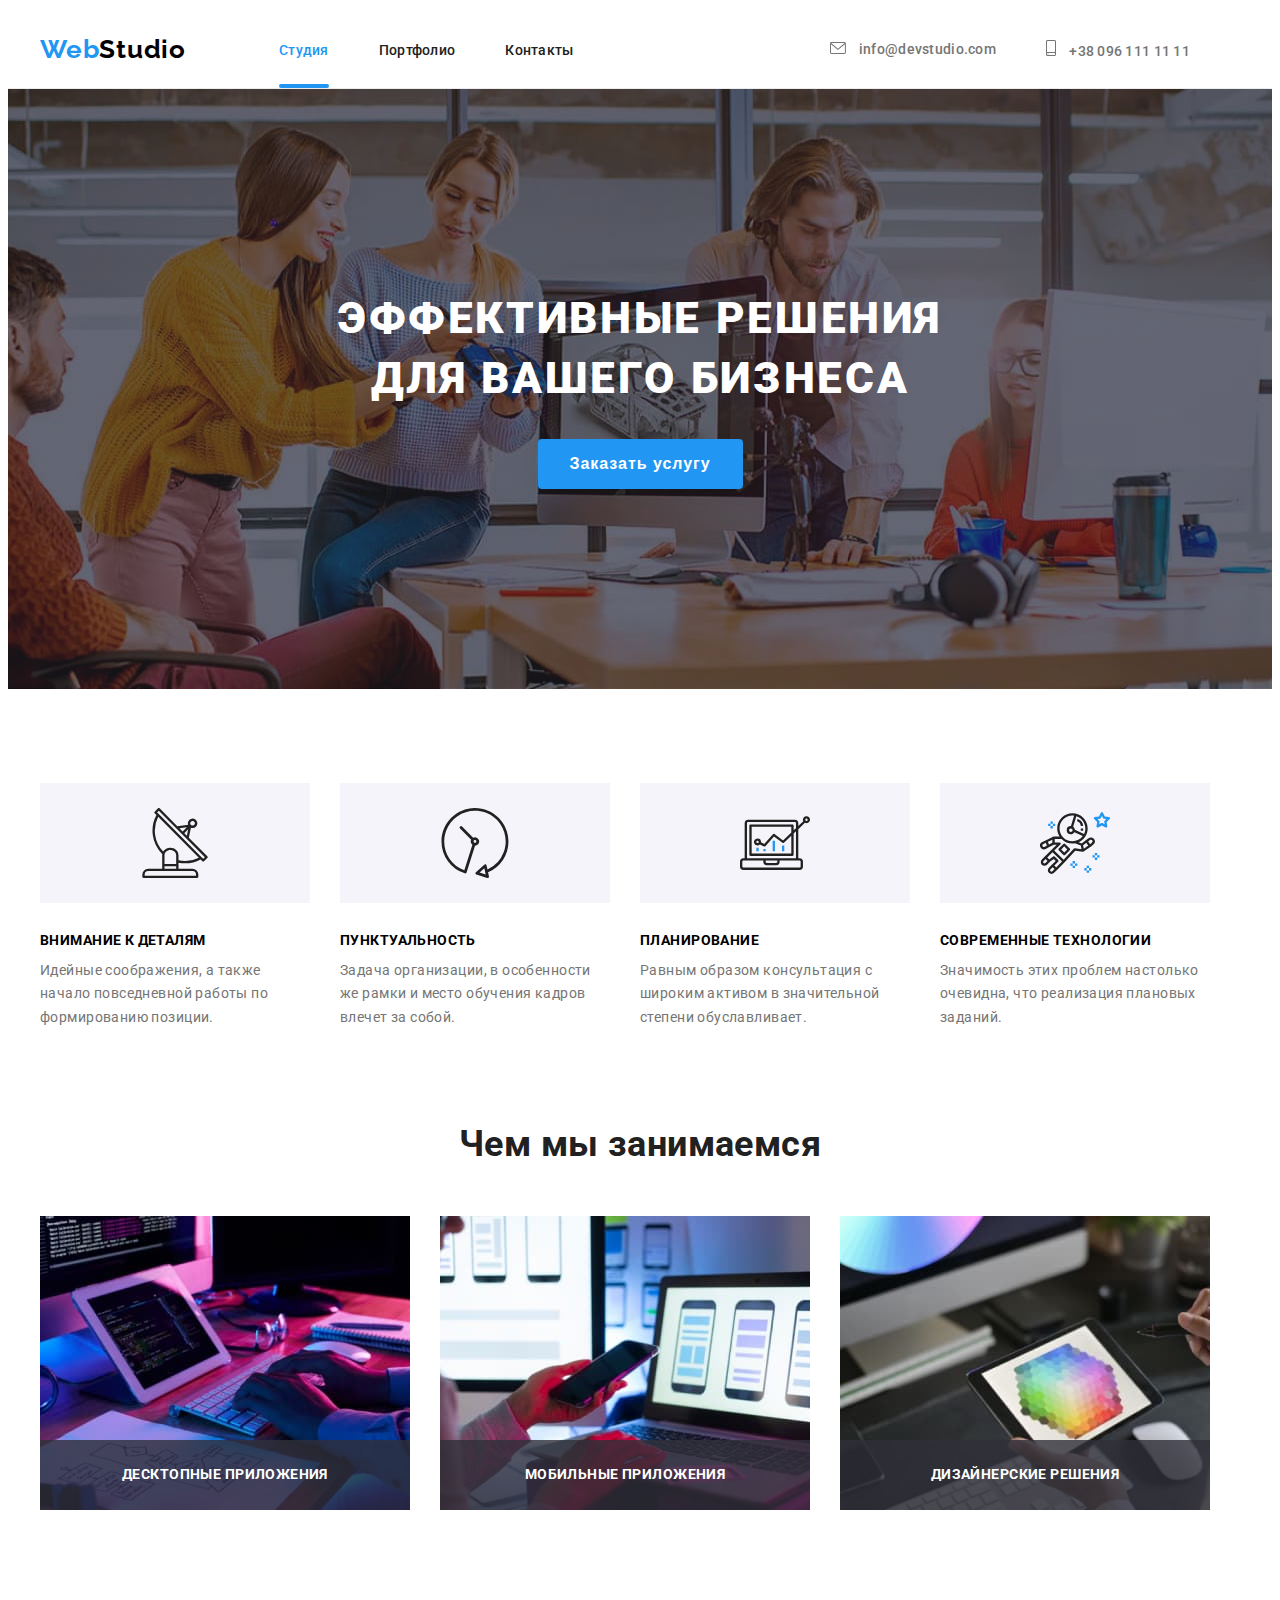
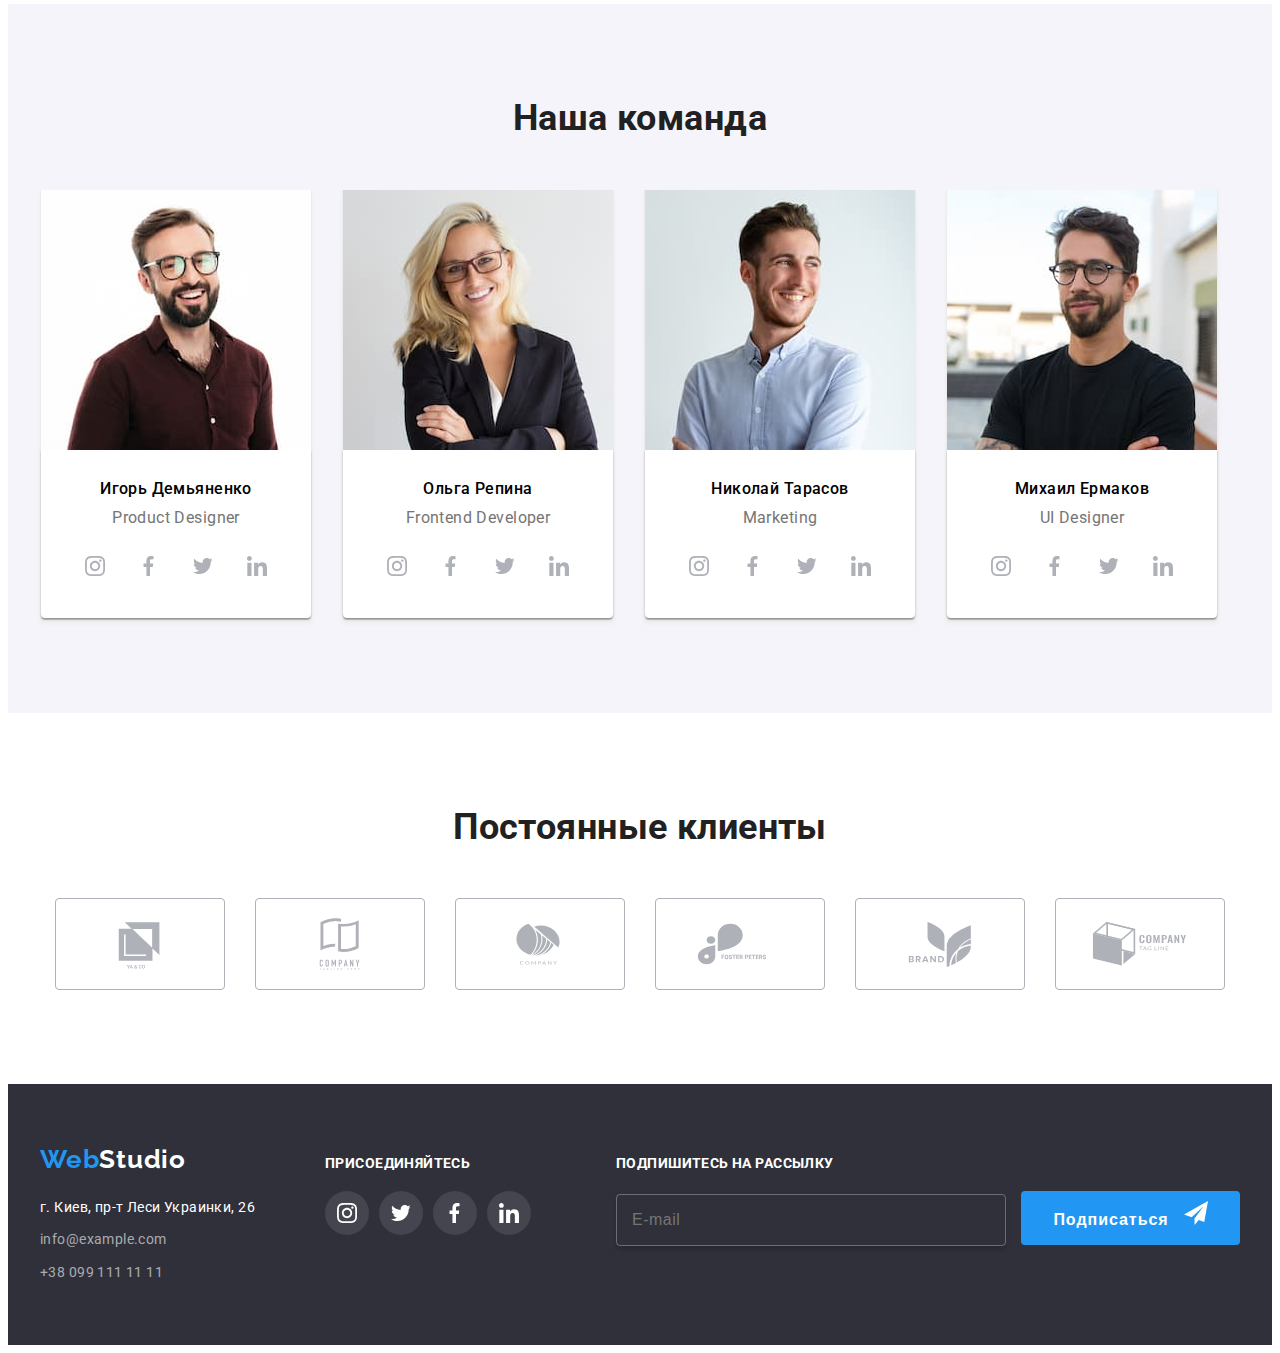
==== index.html @ 7a9f74ac "начало начала положено" ====
<!DOCTYPE html>
<html lang="ru">
<head>
    <meta charset="UTF-8">
    <meta http-equiv="X-UA-Compatible" content="IE=edge">
    <meta name="viewport" content="width=device-width, initial-scale=1.0">
    <link rel="preconnect" href="https://fonts.googleapis.com">
    <link rel="preconnect" href="https://fonts.gstatic.com" crossorigin>
    <link href="https://fonts.googleapis.com/css2?family=Raleway:wght@700&family=Roboto:wght@400;500;700;900&display=swap"
        rel="stylesheet">
    <link rel="stylesheet" href="https://cdnjs.cloudflare.com/ajax/libs/modern-normalize/1.1.0/modern-normalize.min.css"
        integrity="sha512-wpPYUAdjBVSE4KJnH1VR1HeZfpl1ub8YT/NKx4PuQ5NmX2tKuGu6U/JRp5y+Y8XG2tV+wKQpNHVUX03MfMFn9Q=="
        crossorigin="anonymous" referrerpolicy="no-referrer"/>
    <link rel="stylesheet" href="css/styles.css" />
    <link rel="stylesheet" href="./css/main.css" />
    <title>Document</title>
</head>
    <body>
    <!--Заголовок-->
        <header class="head-height">
        <div class="container">
            <div class="main-nav">
            <nav class="main-nav">
                <a class="webstudio" href="index.html"> <span class="web">Web</span>Studio</a>
                 <ul class="header-name-list">
                    <li><a class="social-link current" href="index.html"><span class="studio-text-color">Студия</span></a></li>
                    <li><a class="social-link" href="portfolio.html">Портфолио</a></li>
                    <li><a class="social-link" href="">Контакты</a></li>
                    </ul>
            </nav>
                <ul class="header-mail-contacts">
                    <li class="head-icon-sections"><a href="mailto:info@devstudio.com" class="header-contacts icons-header">
                        <svg class="tell-svg" width="16" height="12">
                            <use href="./images/icons.svg#icon-envelope-hover"></use>
                        </svg>
                        info@devstudio.com</a>
                </li>
                    <li class="head-icon-sections"><a href="tel:+380961111111" class="header-contacts icons-header">
                        <svg class="tell-svg" width="10" height="16">
                            <use href="./images/icons.svg#icon-smartphone"></use>
                        </svg>
                        +38 096 111 11 11</a>
                    </li>
                </ul>
            </div>
        </div>
    </header>
    <main>
        <section class="section-background-color main-container">
            <div class="container">
            <h1 class="section-effective-solutions">Эффективные решения для вашего бизнеса</h1>
            <button type="button" class="button-style" data-modal-open> Заказать услугу</button>
        </div>
    </section>

        <!--Секция:Основной материал сайта-->
        <section class="material-section">
            <div class="container">
            <h2 class="invisible">Основной материал</h2>
            <ul class="section-main-material list">
                <li class="list-about icon-antenna">
                    <h3 class="section-name-main-material">Внимание к деталям</h3>
                    <p class="main-material-text">Идейные соображения, а также начало повседневной работы по формированию позиции.</p>
                </li>
                <li class="list-about icon-clock">
                    <h3 class="section-name-main-material">Пунктуальность</h3>
                    <p class="main-material-text">Задача организации, в особенности же рамки и место обучения кадров влечет за собой.</p>
                </li>
                <li class="list-about icon-grafik">
                    <h3 class="section-name-main-material">Планирование</h3>
                    <p class="main-material-text">Равным образом консультация с широким активом в значительной степени обуславливает.</p>
                </li>
                <li class="list-about icon-cosmic">
                    <h3 class="section-name-main-material">Современные технологии</h3>
                    <p class="main-material-text">Значимость этих проблем настолько очевидна, что реализация плановых заданий.</p>
                </li>
            </ul>
            </div>      
          </section>
     
        <!--Секция:Чем мы занимаемся-->
        <section class="img-section">
        <div class="container">
                <h2 class="occupation-team-sections"> Чем мы занимаемся </h2>
                    <ul class="img-occupation list">
                        <li class="img-material-section">
                            <div class="about-item-wrap">
                            <img src="images/img.jpg" alt="MacBook-work" width="370" height="294" />
                                <p class="about-img-text-section">Десктопные приложения</p>
                            </div>
                        </li>
                        <li class="img-material-section">
                            <div class="about-item-wrap">
                            <img src="./images/box2.jpg" alt="Mobile-app" width="370" height="294" />
                            <p class="about-img-text-section">Мобильные приложения</p>
                            </div>
                        </li>
                        <li class="img-material-section">
                            <div class="about-item-wrap">
                            <img src="./images/box3.jpg" alt="work-on-a-tablet" width="370" height="294" />
                            <p class="about-img-text-section">Дизайнерские решения</p>
                        </div>
                        </li>
                    </ul>
        </div>
        </section>
        <!--Секция:Наша команда-->
        <section class="background-color-team material-section">
            <div class="container">
            <h2 class="occupation-team-sections"><span class="invisible-title">Наша команда</span></h2>
            <ul class="team-block-section list">
                <li class="team-img"><img src="./images/IgorDemianenko.jpg" alt="Игорь Демьяненко" width="270" height="260" />
                    <div class="team-paddings team-cards-shadow">
                    <h3 class="team-name-section">Игорь Демьяненко</h3>
                    <p class="proffesin-section">Product Designer</p>
                    <ul class="team-social-list list">
                        <li class="team-social-item">
                        <a 
                        href="" 
                        class="team-social-link"
                        >
                         <svg  class="team-social-icons" 
                            width="20" 
                            height="20">
                            <use href="./images/icons.svg#icon-instagram2"></use>
                            </svg>
                           </a>
                        </li>
                        <li class="team-social-item">
                            <a 
                            href="" 
                            class="team-social-link"
                           >
                            <svg class="team-social-icons" 
                            width="20" 
                            height="20">
                            <use href="images/icons.svg#icon-twiter"></use>
                            </svg>
                            </a>
                        </li>
                        <li class="team-social-item">
                            <a 
                            href="" 
                            class="team-social-link"
                            >
                        <svg class="team-social-icons" 
                            width="20" 
                            height="20">
                        <use href="images/icons.svg#icon-facebook"></use>
                        </svg>
                        </a>
                        </li>
                        <li class="team-social-item">
                            <a 
                            href="" 
                            class="team-social-link"
                            >
                        <svg class="team-social-icons" 
                            width="20" 
                            height="20">
                            <use href="images/icons.svg#icon-linkedin"></use>
                        </svg>
                        </a>
                        </li>
                    </ul>
                </div>  
                </li>
                <li class="team-img"><img src="./images/OlgaRepina.jpg" alt="Ольга Репина" width="270" height="260" />
                    <div class="team-paddings team-cards-shadow">
                    <h3 class="team-name-section">Ольга Репина</h3>
                    <p class="proffesin-section">Frontend Developer</p>
                    <ul class="team-social-list list">
                        <li class="team-social-item">
                            <a href="" class="team-social-link">
                                <svg class="team-social-icons" width="20" height="20">
                                    <use href="./images/icons.svg#icon-instagram2"></use>
                                </svg>
                            </a>
                        </li>
                        <li class="team-social-item">
                            <a href="" class="team-social-link">
                                <svg class="team-social-icons" width="20" height="20">
                                    <use href="images/icons.svg#icon-twiter"></use>
                                </svg>
                            </a>
                        </li>
                        <li class="team-social-item">
                            <a href="" class="team-social-link">
                                <svg class="team-social-icons" width="20" height="20">
                                    <use href="images/icons.svg#icon-facebook"></use>
                                </svg>
                            </a>
                        </li>
                        <li class="team-social-item">
                            <a href="" class="team-social-link">
                                <svg class="team-social-icons" width="20" height="20">
                                    <use href="images/icons.svg#icon-linkedin"></use>
                                </svg>
                            </a>
                        </li>
                    </ul>
                </div>
                </li>
                <li class="team-img"><img src="./images/NicolaiTarasov.jpg" alt="Николай Тарасов" width="270" height="260" />
                    <div class="team-paddings team-cards-shadow">
                    <h3 class="team-name-section">Николай Тарасов</h3>
                    <p class="proffesin-section">Marketing</p>
                    <ul class="team-social-list list">
                        <li class="team-social-item">
                            <a href="" class="team-social-link">
                                <svg class="team-social-icons" width="20" height="20">
                                    <use href="./images/icons.svg#icon-instagram2"></use>
                                </svg>
                            </a>
                        </li>
                        <li class="team-social-item">
                            <a href="" class="team-social-link">
                                <svg class="team-social-icons" width="20" height="20">
                                    <use href="images/icons.svg#icon-twiter"></use>
                                </svg>
                            </a>
                        </li>
                        <li class="team-social-item">
                            <a href="" class="team-social-link">
                                <svg class="team-social-icons" width="20" height="20">
                                    <use href="images/icons.svg#icon-facebook"></use>
                                </svg>
                            </a>
                        </li>
                        <li class="team-social-item">
                            <a href="" class="team-social-link">
                                <svg class="team-social-icons" width="20" height="20">
                                    <use href="images/icons.svg#icon-linkedin"></use>
                                </svg>
                            </a>
                        </li>
                    </ul>
                </div>
                </li>
                <li class="team-img"><img src="./images/Michael.jpg" alt="Михаил Ермаков" width="270" height="260" />
                    <div class="team-paddings team-cards-shadow"> 
                    <h3 class="team-name-section">Михаил Ермаков</h3>
                    <p class="proffesin-section">UI Designer</p>
                    <ul class="team-social-list list">
                        <li class="team-social-item">
                            <a href="" class="team-social-link">
                                <svg class="team-social-icons" width="20" height="20">
                                    <use href="./images/icons.svg#icon-instagram2"></use>
                                </svg>
                            </a>
                        </li>
                        <li class="team-social-item">
                            <a href="" class="team-social-link">
                                <svg class="team-social-icons" width="20" height="20">
                                    <use href="images/icons.svg#icon-twiter"></use>
                                </svg>
                            </a>
                        </li>
                        <li class="team-social-item">
                            <a href="" class="team-social-link">
                                <svg class="team-social-icons" width="20" height="20">
                                    <use href="images/icons.svg#icon-facebook"></use>
                                </svg>
                            </a>
                        </li>
                        <li class="team-social-item">
                            <a href="" class="team-social-link">
                                <svg class="team-social-icons" width="20" height="20">
                                    <use href="images/icons.svg#icon-linkedin"></use>
                                </svg>
                            </a>
                        </li>
                    </ul>
                </div>
                </li>
            </ul>
            </div>
        </section>
       <!-- Наши клиенты -->
       <section class="material-section">
<div class="container">
    <h2 class="section-clients-title">Постоянные клиенты</h2>
    <ul class="client-list list">
        <li class="clients-item">
            <a class="clients-link"  href="">
            <svg class="icon-clients" width="106" height="60">
            <use href="./images/icons.svg#icon-yago"></use>
            </svg>
            </a>
        </li>
        <li class="clients-item">
            <a class="clients-link" href="">
<svg class="icon-clients" width="106" height="60">
    <use href="./images/icons.svg#icon-tag_line_comp"></use>
</svg>
            </a>
        </li>
        <li class="clients-item">
            <a class="clients-link" href="">
<svg class="icon-clients" width="106" height="60">
    <use href="./images/icons.svg#icon-conpany"></use>
</svg>
            </a>
        </li>
        <li class="clients-item">
            <a class="clients-link" href="">
<svg class="icon-clients" width="106" height="60">
    <use href="./images/icons.svg#icon-foster-petters"></use>
</svg>
            </a>
        </li>
        <li class="clients-item">
            <a class="clients-link" href="">
<svg class="icon-clients" width="106" height="60">
    <use href="./images/icons.svg#icon-brand"></use>
</svg>
            </a>
        </li>
        <li class="clients-item">
            <a class="clients-link" href="">
            <svg class="icon-clients" width="106" height="60">
                <use href="./images/icons.svg#icon-company-tag"></use>
            </svg>    
            </a>
        </li>
    </ul>

</div>
</section>
    </main>
    <footer class="footer-paddings">
        <div class="container">
            <div class="all-footer-menu">
            <div class="footer-menu-logo">
            <a class="studio-footer" href="index.html"> <span class="web">Web</span>Studio</a>
            <address>
                <ul class="list">
                    <li class="footer-section-li addres--footer-margin"><a class="footer-address-section" href="https://www.google.com/maps/d/viewer?msa=0&mid=10uSM3H-mIU3GznYo2szRIEphczw&ll=50.42732223110121%2C30.538093590064918&z=17"
                        target="blanc" rel="noopener noreferre">
                        г. Киев, пр-т Леси Украинки, 26</a></li>
                    <li class="footer-li-addres-section"><a class="footer-contact-section" href="mailto:info@example.com" title="info@example.com">info@example.com</a></li>
                    <li><a class="footer-tell-section" href="tel:+380991111111" title="+380991111111">+38 099 111 11 11</a></li>
                </ul>
            </address>
            </div>
            <div class="right-footer-container">
            <strong class="right-footer-title">ПРИСОЕДИНЯЙТЕСЬ</strong>
            <ul class="right-footer-list list">
                <li class="right-footer-item">
            <a href="" class="right-footer-link">
            <svg class="right-footer-icons" width="20" height="20">
                <use href="./images/icons.svg#icon-instagram2"></use>
            </svg>
            </a>
                </li>
                <li class="right-footer-item">
            <a href="" class="right-footer-link">
            <svg class="right-footer-icons" width="20" height="20">
                <use href="./images/icons.svg#icon-facebook"></use>
            </svg>
            </a>
                </li>
                <li class="right-footer-item">
            <a href="" class="right-footer-link">
            <svg class="right-footer-icons" width="20" height="20">
                <use href="./images/icons.svg#icon-twiter"></use>
            </svg>
        </a>
                </li>
                <li class="right-footer-item">
        <a href="" class="right-footer-link">
            <svg class="right-footer-icons" width="20" height="20">
                <use href="./images/icons.svg#icon-linkedin"></use>
            </svg>
            </a>
                </li>
             </ul>
        </div>
        <div class="footer-con-item">
            <strong class="right-footer-title">Подпишитесь на рассылку</strong>
            <form>
                <input 
                class="input-footer" 
                name="email-footer" 
                type="email" 
                placeholder="E-mail" />
                <button class="button-style btn-send" type="submit">
                    Подписаться
                    <svg class="icon-send-btn" width="24px" height="24px">
                        <use href="./images/modal.svg#icon-icon-send"></use>
                    </svg>
                    </button>
            </form>
                </div>
            </div>
        </div>  
    </footer>
<div class="backdrop is-hidden" data-modal>
    <div class="modal">
        <button type="button" class="modal-close" data-modal-close>
        <svg class="close-icon-modal" width="11px">
            <use href="./images/close.svg#icon-close"></use>
        </svg>
    </button>
    <p class="modal-title">Оставьте свои данные, мы вам перезвоним</p>
    <form class="form" action="#">
        <div class="form-field">
            <label class="input-text name-margin" for="user-name">Имя</label>
            <input type="text" class="form-input" name="user-name" required id="user-name" />
            <svg class="modal-icon" width="12px" height="12px">
                <use href="./images/modal.svg#icon-man"></use>
            </svg>
        </div>
        <div class="form-field">
            <label class="input-text" for="user-fone">Телефон</label>
            <input type="text" class="form-input" name="user-fone" required id="user-fone" />
            <svg class="modal-icon" width="13px" height="13px">
                <use href="./images/modal.svg#icon-fone"></use>
            </svg>
        </div>
        <div class="form-field">
            <label class="input-text" for="user-mail">Почта</label>
            <input type="text" class="form-input" name="user-mail" required id="user-mail" />
            <svg class="modal-icon" width="15px" height="15px">
                <use href="./images/modal.svg#icon-convert"></use>
            </svg>
        </div>
        <div class="form-field">
            <label class="input-text" for="user-text">Комментарий</label>
            <textarea 
            name="user-text" 
            id="user-text" 
            class="form-text" 
            placeholder="Введите текст"
            ></textarea>
            </div>
            <div class="conditions">
                <label class="input-checkbox">
                    <input class="checkbox" type="checkbox" name="check" />
                    <span class="checkbox-icon"></span>
                    Соглашаюсь с рассылкой и принимаю&#160;<a 
                    class="conditions-link" 
                    href="" 
                    target="_blank"
                    rel="noopener noreferrer">Условия договора</a>
                </label>
            </div>
            <button type="submit" 
            class="form button-style">Отправить</button>
    </form>
            </div>
    </div>
   



<script src="js/modal.js"></script>
</body>

</html>
---- css/styles.css ----
/*-----------------WebStudio----------------*/

.main-nav {
  display: flex;
  align-items: center;
}

/*-----------------Header------------------*/
.head-height {
  height: 80px;
  border-bottom-style: solid;
  border-bottom-color: #ececec;
  border-width: 1px;
}
.social-link {
  font-weight: 500;
  line-height: 16px;
  letter-spacing: 0.02em;
  text-decoration: none;
  color: var(--portfolio-main-color);
  display: block;
  transition-property: color, background-color;
  transition-duration: 250ms;
  transition-timing-function: cubic-bezier(0.4, 0, 0.2, 1);
}
.portfolio-text-color {
  color: var(--accent-color);
}
/* Нижнее подчеркивание в хедере */
.current {
  color: var(--accent-color);
  position: relative;
}
.current::after {
  content: "";
  width: 100%;
  height: 4px;
  border-radius: 2px;
  position: absolute;
  left: 0;
  background-color: var(--accent-color);
  bottom: -30px;
}
.current-portfolio {
  position: relative;
}
.current-portfolio::after {
  content: "";
  width: 100%;
  height: 4px;
  border-radius: 2px;
  position: absolute;
  left: 0;
  background-color: var(--accent-color);
  bottom: -34px;
}
.border-header {
  border-bottom: 1px solid #ececec;
}
.social-link:hover,
.social-link:focus {
  color: var(--accent-color);
}
.header-contacts:hover,
.header-contacts:focus {
  fill: var(--accent-color);
  color: var(--accent-color);
}

.header-name-list {
  font-weight: 500;
  line-height: 1.14;
  letter-spacing: 0.02em;
  color: hsl(0, 0%, 13%);
  text-decoration: none;
  display: flex;
  list-style: none;
  margin-left: 93px;
  margin-bottom: 32px;
  margin-top: 32px;
}
.header-name-list .social-link {
  margin-right: 50px;
}
.header-name-list .social-link:not(:last-child) {
  margin-right: 50px;
}

.studio-color {
  color: var(--accent-color);
}
.studio-text-color {
  color: var(--accent-color);
}
.header-mail-contacts {
  list-style: none;
  display: flex;
  align-items: center;
  margin-top: 32px;
  margin-bottom: 32px;
  margin-left: auto;
}
.header-mail-contacts .header-contacts {
  margin-right: 50px;
}
.header-mail-contacts .header-contacts:not(:last-child) {
  margin-right: 50px;
}
.header-contacts,
.header-tell {
  font-weight: 500;
  line-height: 1.14;
  letter-spacing: 0.02em;
  text-decoration: none;
  color: var(--main-text-color);
  transition-property: color, background-color;
  transition-duration: 250ms;
  transition-timing-function: cubic-bezier(0.4, 0, 0.2, 1);
}
.tell-svg {
  margin-right: 10px;
  align-items: center;
}
.head-icon-sections {
  display: flex;
  align-items: center;
}
.icons-header {
  fill: currentColor;
}
.icon-malito {
  fill: solid #757575;
}

/*------Секция hero--*/
.section-background-color {
  background-color: var(--footer-main-background-color);
  background-image: linear-gradient(
      rgba(47, 48, 58, 0.4),
      rgba(47, 48, 58, 0.4)
    ),
    url(../images/hero.img.jpg);
  background-repeat: no-repeat;
  background-position: center;
  background-size: cover;
  max-width: 1600px;
  margin-right: auto;
  margin-left: auto;
}

.main-container {
  text-align: center;
  padding-top: 200px;
  padding-bottom: 200px;
}

.material-section {
  padding-top: 94px;
  padding-bottom: 94px;
}

.section-effective-solutions {
  font-weight: 900;
  font-size: 44px;
  line-height: 1.36;
  text-align: center;
  letter-spacing: 0.06em;
  text-transform: uppercase;
  color: var(--main-batton-address-color);
  width: 696px;
  margin-right: auto;
  margin-left: auto;
  margin-bottom: 30px;
  display: block;
}
/* Секция хиро кнопки */

/*------Секция рода занятий нашей организации--*/
.list-about:not(:last-child) {
  margin-right: 30px;
}
.list-about {
  width: 270px;
}
.section-name-main-material {
  font-weight: 700;
  font-size: 14px;
  line-height: 1.14;
  text-transform: uppercase;
  color: var(--main-name-text-color);
  margin-bottom: 10px;
  text-transform: uppercase;
  padding: 0px;
}
.main-material-text {
  line-height: 1.71;
  font-style: Regular;
  color: var(--main-text-color);
  padding: 0px;
  margin: 0px;
}
.section-main-material {
  display: flex;
}
.list-about::before {
  display: block;
  height: 120px;
  content: "";
  background-color: var(--background-text-button-color);
  background-repeat: no-repeat;
  background-position: center;
  margin-bottom: 30px;
}
.icon-antenna::before {
  background-image: url(../images/antenna.svg);
}
.icon-clock::before {
  background-image: url(../images/clock.svg);
}
.icon-grafik::before {
  background-image: url(../images/diagram\ 1.svg);
}
.icon-cosmic::before {
  background-image: url(../images/astronaut.svg);
}
.img-occupation {
  display: flex;
  max-width: 100%;
  height: auto;
}
.img-section {
  padding-top: 0px;
  padding-bottom: 94px;
}
.img-material-section {
  display: block;
  margin-right: 30px;
}
.img-occupation .img-material-section:last-child {
  margin-right: 0px;
}
.img-occupation {
  flex-wrap: nowrap;
}

.about-item-wrap {
  display: block;
  position: relative;
}
.about-img-text-section {
  font-family: "Roboto";
  font-size: 14px;
  font-weight: 700;
  line-height: 1.14;
  letter-spacing: 0.03em;
  text-align: center;
  text-transform: uppercase;
  position: absolute;
  left: 0;
  bottom: 0;
  background-color: rgba(47, 48, 58, 0.8);
  color: var(--main-batton-address-color);
  padding: 27px 0;
  width: 100%;
  transition-property: color, background-color;
  transition-duration: 250ms;
  transition-timing-function: cubic-bezier(0.4, 0, 0.2, 1);
}
/*------Секция "наша команда"------*/
.background-color-team {
  background-color: var(--background-text-button-color);
}

.occupation-team-sections {
  font-weight: 700;
  font-size: 36px;
  line-height: 1.16;
  text-align: center;
  color: var(--portfolio-main-color);
  margin-bottom: 50px;
}
.team-block-section {
  display: flex;
}
.team-paddings {
  padding-top: 30px;
  padding-bottom: 30px;
}
.team-cards-shadow {
  box-shadow: 0px 1px 3px rgba(0, 0, 0, 0.12), 0px 1px 1px rgba(0, 0, 0, 0.14),
    0px 2px 1px rgba(0, 0, 0, 0.2);
  border-radius: 0px 0px 4px 4px;
}

.team-img {
  display: block;
  margin-right: 30px;
  border-left: 1px solid #ececec;
  border-right: 1px solid #ececec;
  border-bottom: 1px solid #ececec;
  box-shadow: 0 4px 4px 0 #ececec;
  background-color: #ffffff;
}
.team-block-section .team-img:last-child {
  margin-right: 0px;
}
.team-name-section {
  font-weight: 500;
  font-size: 16px;
  line-height: 1.18;
  text-align: center;
  color: var(--main-name-text-color);
  margin-bottom: 10px;
}
.team-social-list {
  display: flex;
  justify-content: center;
}

.team-social-item + .team-social-item {
  margin-left: 10px;
}

.team-social-link {
  width: 44px;
  height: 44px;
  background-color: #ffffff;
  display: flex;
  border-radius: 50%;
  justify-content: center;
  align-content: center;
  margin-top: 16px;
  transition-property: color, background-color;
  transition-duration: 250ms;
  transition-timing-function: cubic-bezier(0.4, 0, 0.2, 1);
}

.proffesin-section {
  font-size: 16px;
  line-height: 1.18;
  text-align: center;
  color: var(--main-text-color);
}
.team-social-icons {
  fill: #afb1b8;
  content: "";
  background-repeat: no-repeat;
  margin-top: 12px;
  cursor: pointer;
  transition-property: color, background-color;
  transition-duration: 250ms;
  transition-timing-function: cubic-bezier(0.4, 0, 0.2, 1);
}
/* ховер секции соц. сетей команды */
.team-social-link:hover,
.team-social-link:focus {
  background-color: #2196f3;
}
.team-social-link:hover .team-social-icons,
.team-social-link:focus .team-social-icons {
  fill: #ffffff;
}
/*------ Секция постоянных клиентов -------*/

.section-clients-title {
  font-family: Roboto;
  font-style: normal;
  font-weight: 700;
  font-size: 36px;
  line-height: 1.16;
  letter-spacing: 0.03;
  color: var(--portfolio-main-color);
  text-decoration: none;
  text-align: center;
  margin-bottom: 50px;
}
.clients-item {
  width: 170px;
  height: 92px;
  left: 615px;
  top: 2493px;
  border: 1px solid #afb1b8;
  box-sizing: border-box;
  border-radius: 4px;
  margin-right: 30px;
  transition-property: color, background-color;
  transition-duration: 250ms;
  transition-timing-function: cubic-bezier(0.4, 0, 0.2, 1);
}
.clients-item:last-child {
  margin-right: 0px;
}
.icon-clients {
  transition-property: color, background-color;
  transition-duration: 250ms;
  transition-timing-function: cubic-bezier(0.4, 0, 0.2, 1);
}
.clients-item:hover,
.clients-item:focus {
  border-color: var(--accent-color);
}
.clients-item:hover .icon-clients,
.clients-item:focus .icon-clients {
  fill: var(--accent-color);
}
.client-list {
  display: flex;
  justify-content: center;
}
.clients-link {
  width: 106px;
  height: 60px;
  display: flex;
  justify-content: center;
  align-content: center;
  margin: 16px auto 16px auto;
  fill: #afb1b8;
}

/*-----------Секция футера-----------*/
.footer-paddings {
  padding-bottom: 60px;
  padding-top: 60px;
}

.footer-section-li:not(:last-child) {
  margin-bottom: 9px;
}
.addres--footer-margin {
  margin-top: 20px;
}
.footer-li-addres-section {
  margin-bottom: 9px;
}
.footer-contact-section,
.footer-tell-section {
  font-style: normal;
  line-height: 1.71;
  color: rgba(255, 255, 255, 0.6);
  text-decoration: none;
  transition-property: color, background-color;
  transition-duration: 250ms;
  transition-timing-function: cubic-bezier(0.4, 0, 0.2, 1);
}
.footer-contact-section:hover,
.footer-contact-section:focus,
.footer-address-section:hover,
.footer-address-section:focus,
.footer-tell-section:hover,
.footer-tell-section:focus {
  color: var(--accent-color);
}

.footer-address-section {
  font-style: normal;
  text-decoration: none;
  line-height: 24px;
  color: var(--main-batton-address-color);
  transition-property: color, background-color;
  transition-duration: 250ms;
  transition-timing-function: cubic-bezier(0.4, 0, 0.2, 1);
}
.all-footer-menu {
  display: flex;
  align-items: baseline;
}
.right-footer-container {
  margin-left: 70px;
}
.right-footer-title {
  font-family: "Roboto", sans-serif;
  font-weight: 700;
  font-size: 14px;
  line-height: 16px;
  color: var(--main-batton-address-color);
  text-align: left;
  text-transform: uppercase;
  margin-bottom: 20px;
  display: block;
}
.right-footer-list {
  display: flex;
  justify-content: center;
  align-items: center;
}

.right-footer-item {
  justify-content: baseline;
  margin-right: 10px;
}
.right-footer-link {
  width: 44px;
  height: 44px;
  background-color: #44454e;
  display: flex;
  border-radius: 50%;
  justify-content: center;
  align-content: center;
  transition-property: color, background-color;
  transition-duration: 250ms;
  transition-timing-function: cubic-bezier(0.4, 0, 0.2, 1);
}
.right-footer-item:last-child {
  margin-right: 0px;
}
.right-footer-icons {
  fill: #ffffff;
  margin-top: 12px;
  cursor: pointer;
}
.right-footer-link:hover,
.right-footer-link:focus {
  background-color: var(--accent-color);
}

/*--------------- Кнопки хиро портфолио-------------*/
.button-list-item {
  display: flex;
  justify-content: center;
  margin-bottom: 50px;
  list-style: none;
}
.button-setting {
  display: list-item;
  margin-right: 8px;
  list-style: none;
}
.main-name-section {
  display: list-item;
  font-family: inherit;
  font-style: Medium;
  font-weight: 500;
  font-size: 16px;
  line-height: 1.62;
  text-align: center;
  color: var(--portfolio-main-color);
  text-decoration: none;
  cursor: pointer;
  border: none;
  border-radius: 4px;
  padding: 6px 20px;
  background: var(--background-text-button-color);
  transition-property: color, background-color;
  transition-duration: 250ms;
  transition-timing-function: cubic-bezier(0.4, 0, 0.2, 1);
}
.button-list-item .button-setting:last-child {
  margin-right: 0px;
}
.main-name-section:hover,
.main-name-section:focus {
  background-color: #188ce8;
  color: var(--main-batton-address-color);
  cursor: pointer;
  box-shadow: 0px 4px 4px rgba(0, 0, 0, 0.25);
}
/*-------------- Оформление Хиро-списка Портфолио---------------*/
.portfolio-name-content {
  font-weight: 700;
  font-size: 18px;
  line-height: 2;
  letter-spacing: 0.06em;
  color: var(--portfolio-main-color);
  text-decoration: none;
  margin-bottom: 4px;
}

.portfolio-image:nth-child(3n) {
  margin-right: 0px;
}
.portfolio-image:nth-last-child(-n + 3) {
  margin-bottom: 0px;
}
.portfolio-content-size {
  padding-top: 20px;
  padding-bottom: 20px;
  padding-left: 24px;
  padding-right: 24px;
  border-bottom: 1px solid #ececec;
  border-left: 1px solid #ececec;
  border-right: 1px solid #ececec;
  border-top-style: none;
}
/*эффект текста списка хироссылок портфолио */
.item-discription-box {
  position: relative;
  overflow: hidden;
}
.portfolio-item-discription {
  position: absolute;
  height: 100%;
  top: 0;
  left: 0;
  display: flex;
  align-items: center;
  padding: 63px 24px;
  font-size: 18px;
  line-height: 1.55;
  color: var(--main-batton-address-color);
  background-color: rgba(33, 150, 243, 0.9);
  transition-property: transform;
  transition-duration: 250ms;
  transform: translateY(101%);
  transition-timing-function: cubic-bezier(0.4, 0, 0.2, 1);
}
/* ховер списка ссылок портфолио */
.list-text-decor:hover .portfolio-item-discription,
.list-text-decor:focus .portfolio-item-discription {
  transform: translateY(0);
}
/* тень боксов списка ссылок портфолио */
.list-text-decor:hover,
.list-text-decor:focus {
  box-shadow: 0px 1px 1px rgba(0, 0, 0, 0.12), 0px 4px 4px rgba(0, 0, 0, 0.06),
    1px 4px 6px rgba(0, 0, 0, 0.16);
}
.list-text-decor {
  text-decoration: none;
  display: block;
  transition-property: color, background-color;
  transition-duration: 250ms;
  transition-timing-function: cubic-bezier(0.4, 0, 0.2, 1);
}
.portfolio-text-section {
  font-size: 16px;
  line-height: 1.87;
  color: var(--main-text-color);
  text-decoration: none;
}

/*---------------псевдоклас контактов портфолио------------*/

.footer-menu {
  display: block;
  padding-top: 60px;
  padding-bottom: 60px;
}
.foter-addres-list {
  padding-top: 20px;
}
.footer-border {
  border-style: solid 1px #000000;
  box-shadow: 0 4px 4px 0 #000000;
}
/*-- Бэкдроп модалки и само модальное окно (со всеми ховерами и фокусами)-- */
.backdrop {
  background-color: rgba(0, 0, 0, 0.2);
  position: fixed;
  top: 0;
  width: 100vw;
  height: 100vh;
  transition: opacity 500ms, visibility 500ms;
}

.modal {
  position: absolute;
  padding: 40px;
  top: 50%;
  left: 50%;
  background-color: var(--main-batton-address-color);
  box-shadow: 0px 1px 3px rgba(0, 0, 0, 0.12), 0px 1px 1px rgba(0, 0, 0, 0.14),
    0px 2px 1px rgba(0, 0, 0, 0.2);
  border-radius: 4px;
  transform: translate(-50%, -50%) scale(1);
}
.modal-close {
  position: absolute;
  top: 8px;
  right: 8px;
  padding: 0;
  display: flex;
  justify-content: center;
  align-items: center;
  width: 30px;
  height: 30px;
  background-color: var(--main-batton-address-color);
  border: 1px solid rgba(0, 0, 0, 0.1);
  border-radius: 50%;
}
.close-icon-modal {
  transition: 250ms cubic-bezier(0.4, 0, 0.2, 1);
}
.close-icon-modal:hover {
  color: var(--accent-color);
}
.modal-close:hover .close-icon-modal,
.modal-close:focus .close-icon-modal {
  fill: currentColor;
}
.is-hidden {
  opacity: 0;
  pointer-events: none;
  visibility: hidden;
}
.modal-title {
  font-weight: 700;
  font-size: 20px;
  line-height: 1.15;
  text-align: center;
  margin-bottom: 12px;
  color: var(--portfolio-main-color);
}
.form .button-style {
  display: flex;
  margin-left: auto;
  margin-right: auto;
}

.form-field {
  position: relative;
}
.input-text {
  display: block;
  margin-bottom: 4px;
  margin-top: 10px;
  font-size: 12px;
  line-height: 1.16;
  letter-spacing: 0.01em;
  color: var(--main-text-color);
}
.name-margin {
  margin-top: 0px;
}
.form-input {
  width: 100%;
  height: 40px;
  border: 1px solid rgba(33, 33, 33, 0.2);
  border-radius: 4px;
  outline: none;
  padding: 11px 12px 11px 42px;
  transition: 250ms cubic-bezier(0.4, 0, 0.2, 1);
}
.form-input:hover + .modal-icon,
.form-input:focus + .modal-icon {
  fill: var(--accent-color);
}
.form-input:hover,
.form-text:hover,
.form-input:focus,
.form-text:focus {
  border-color: var(--accent-color);
}
.form-text {
  display: block;
  padding: 12px 16px;
  margin-bottom: 20px;
  border: 1px solid rgba(33, 33, 33, 0.2);
  border-radius: 4px;
  color: rgba(117, 117, 117, 0.5);
  width: 100%;
  height: 120px;
  font-size: 12px;
  line-height: 1.16;
  letter-spacing: 0.01em;
  resize: none;
  outline: none;
  transition: 250ms cubic-bezier(0.4, 0, 0.2, 1);
}
.form-text::placeholder {
  color: rgba(117, 117, 117, 0.5);
}
.modal-icon {
  display: inline-block;
  top: 50%;
  left: 12px;
  position: absolute;
  fill: var(--portfolio-main-color);
  transition: 250ms cubic-bezier(0.4, 0, 0.2, 1);
}

.modal-close:hover .close-icon-modal,
.modal-close:focus .close-icon-modal {
  fill: currentColor;
}
.conditions {
  margin-bottom: 30px;
}
.conditions-link {
  color: var(--accent-color);
}

.input-checkbox {
  display: flex;
  align-items: center;
  justify-content: center;
}

.checkbox-icon {
  display: inline-block;
  width: 16px;
  height: 15px;
  margin-right: 8px;
  border: solid 2px #212121;
  border-radius: 2px;
  transition: 250ms cubic-bezier(0.4, 0, 0.2, 1);
  cursor: pointer;
}
.checkbox:checked + .checkbox-icon {
  border-color: var(--accent-color);
  background-color: var(--accent-color);
  background-image: url(../images/chek_form.svg);
  background-size: contain;
  background-origin: border-box;
}
.checkbox:hover + .checkbox-icon,
.checkbox:focus + .checkbox-icon {
  border: solid 2px #2196f3;
}
/* footer send menu */
.footer-con-item:not(:last-child) {
  margin-right: 70px;
}

.footer-con-item:last-child {
  margin-left: auto;
}

.input-footer {
  height: 50px;
  min-width: 358px;
  padding: 0 15px;
  margin-right: 12px;
  outline: none;
  font-size: 16px;
  line-height: 1.25;
  letter-spacing: 0.03em;
  color: var(--main-batton-address-color);
  background-color: inherit;
  border: 1px solid rgba(255, 255, 255, 0.3);
  transition: 250ms cubic-bezier(0.4, 0, 0.2, 1);
  border-radius: 4px;
  box-shadow: 0px 4px 4px rgba(0, 0, 0, 0.15);
}
.input-footer:hover,
.inpet-footer:focus {
  border-color: var(--accent-color);
}
.btn-send {
  display: inline-flex;
  align-items: center;
}
.icon-send-btn {
  margin-left: 10px;
}
---- css/main.css ----
:root {
  --main-text-color: #757575;
  --main-batton-address-color: #ffffff;
  --accent-color: #2196f3;
  --portfolio-main-color: #212121;
  --webstudio-text-color: #000000;
  --background-text-button-color: #f5f4fa;
  --footer-main-background-color: #2f303a;
  --var-main-color: #e5e5e5;
}

.checkbox {
  position: absolute;
  clip: rect(0 0 0 0);
  width: 1px;
  height: 1px;
  margin: -1px;
}

p,
h1,
h2,
h3,
h4 {
  margin: 0;
}

ul {
  margin: 0;
  padding-left: 0;
}

button {
  cursor: pointer;
}

img {
  display: block;
}

.img-occupation {
  display: flex;
  max-width: 100%;
  height: auto;
}

body {
  font-family: "Roboto", sans-serif;
  font-size: 14px;
  font-weight: normal;
  letter-spacing: 0.03em;
  background-color: var(--main-batton-address-color);
}

footer {
  background-color: var(--footer-main-background-color);
}

.list {
  list-style: none;
}

.invisible {
  display: none;
}

.portfolio-list {
  display: flex;
  justify-content: center;
  flex-wrap: wrap;
}

.portfolio-image {
  width: calc((100% - 60px) / 3);
  margin-right: 30px;
  margin-bottom: 30px;
}

.container {
  width: 1200px;
  padding-left: 15px;
  padding-right: 15px;
  margin: 0 auto;
}

.button-style {
  display: inline-block;
  background-color: var(--accent-color);
  font-weight: 700;
  font-size: 16px;
  line-height: 1.87;
  border-radius: 4px;
  cursor: pointer;
  letter-spacing: 0.06em;
  color: var(--main-batton-address-color);
  text-align: center;
  border: none;
  padding-top: 10px;
  padding-bottom: 10px;
  padding-left: 32px;
  padding-right: 32px;
  transition-property: color, background-color;
  transition-duration: 250ms;
  transition-timing-function: cubic-bezier(0.4, 0, 0.2, 1);
}

.button-style:hover,
.button-style:focus {
  background-color: #188ce8;
}

.webstudio {
  font-family: Raleway, sans-serif;
  font-weight: 700;
  font-size: 26px;
  line-height: 1.19;
  letter-spacing: 0.03em;
  text-decoration: none;
  color: var(--webstudio-text-color);
  margin-top: 24px;
  margin-bottom: 25px;
  display: flex;
}

.web {
  color: var(--accent-color);
  text-decoration: none;
}

.footer-menu {
  display: inline-block;
}

.studio-footer {
  font-family: Raleway;
  font-weight: 700;
  font-size: 26px;
  line-height: 1.17;
  letter-spacing: 0.03em;
  color: var(--main-batton-address-color);
  text-decoration: none;
  margin-bottom: 20px;
}
/*# sourceMappingURL=main.css.map */
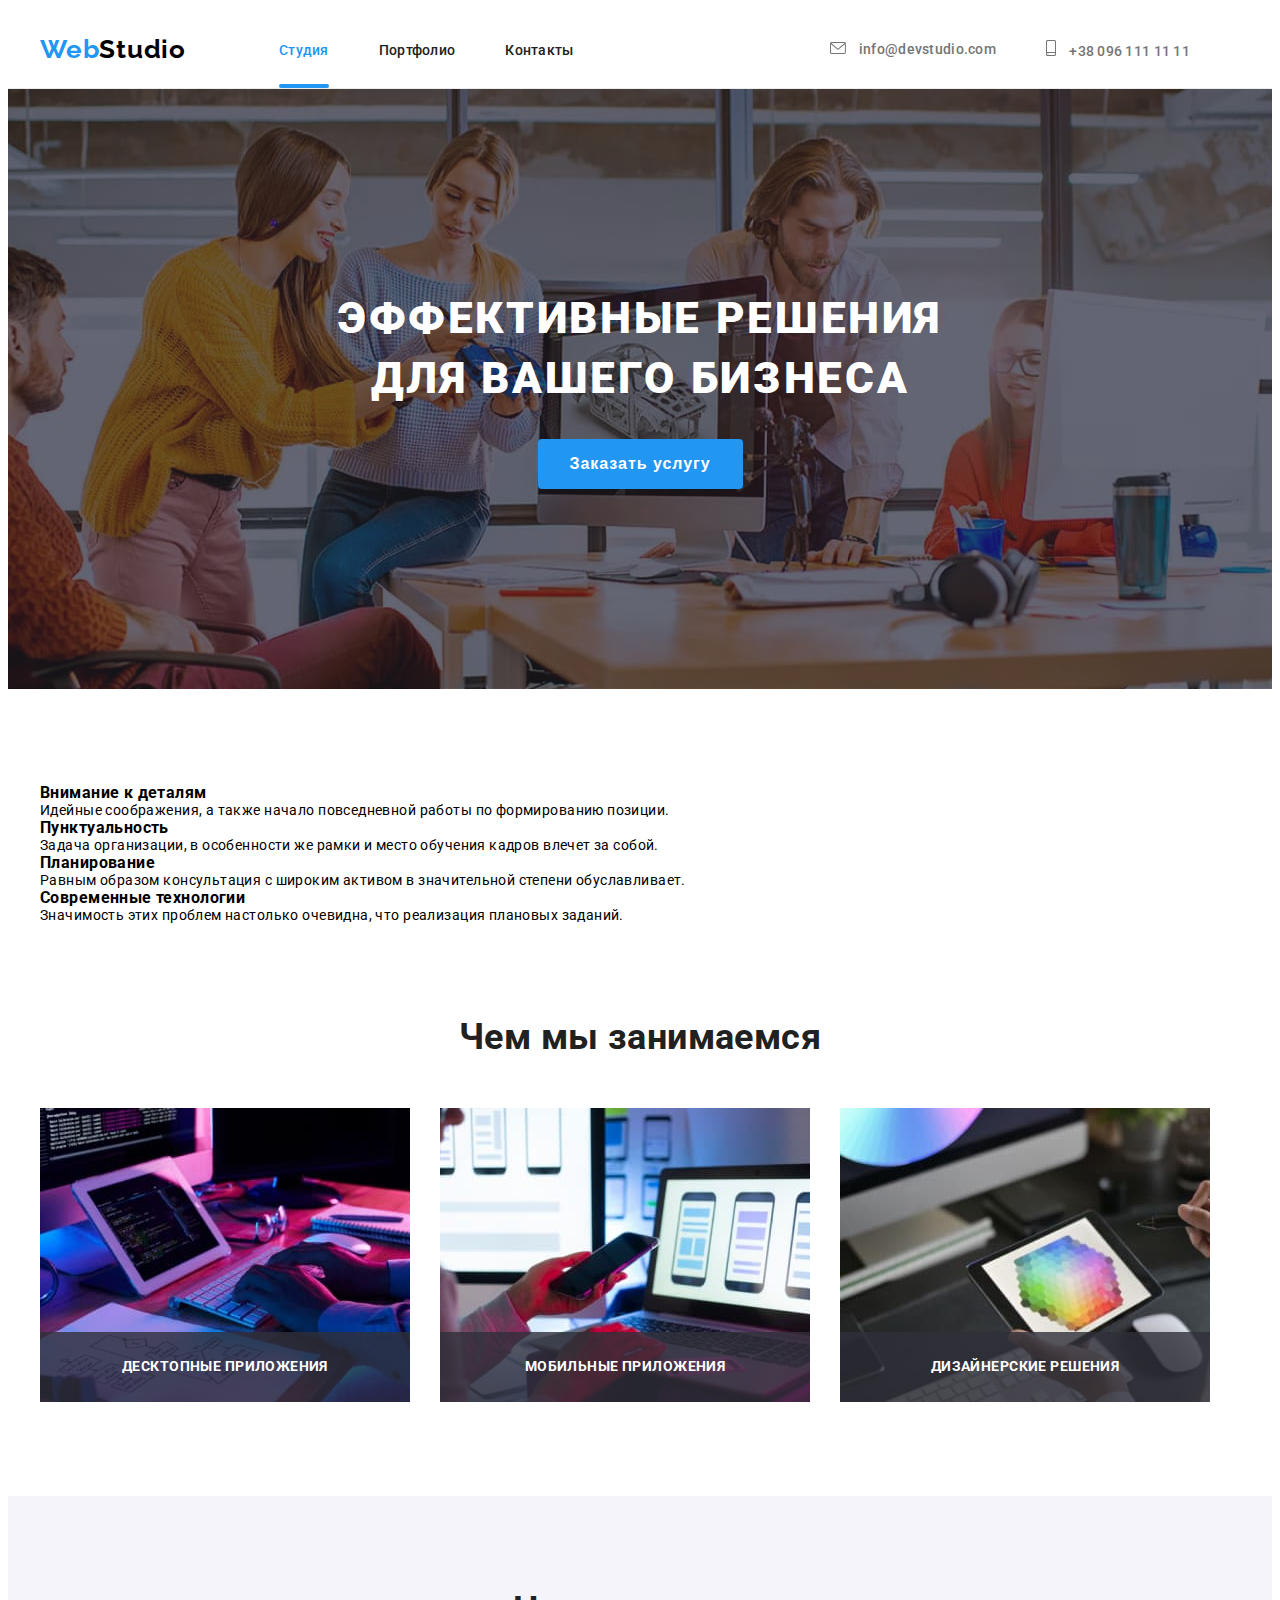
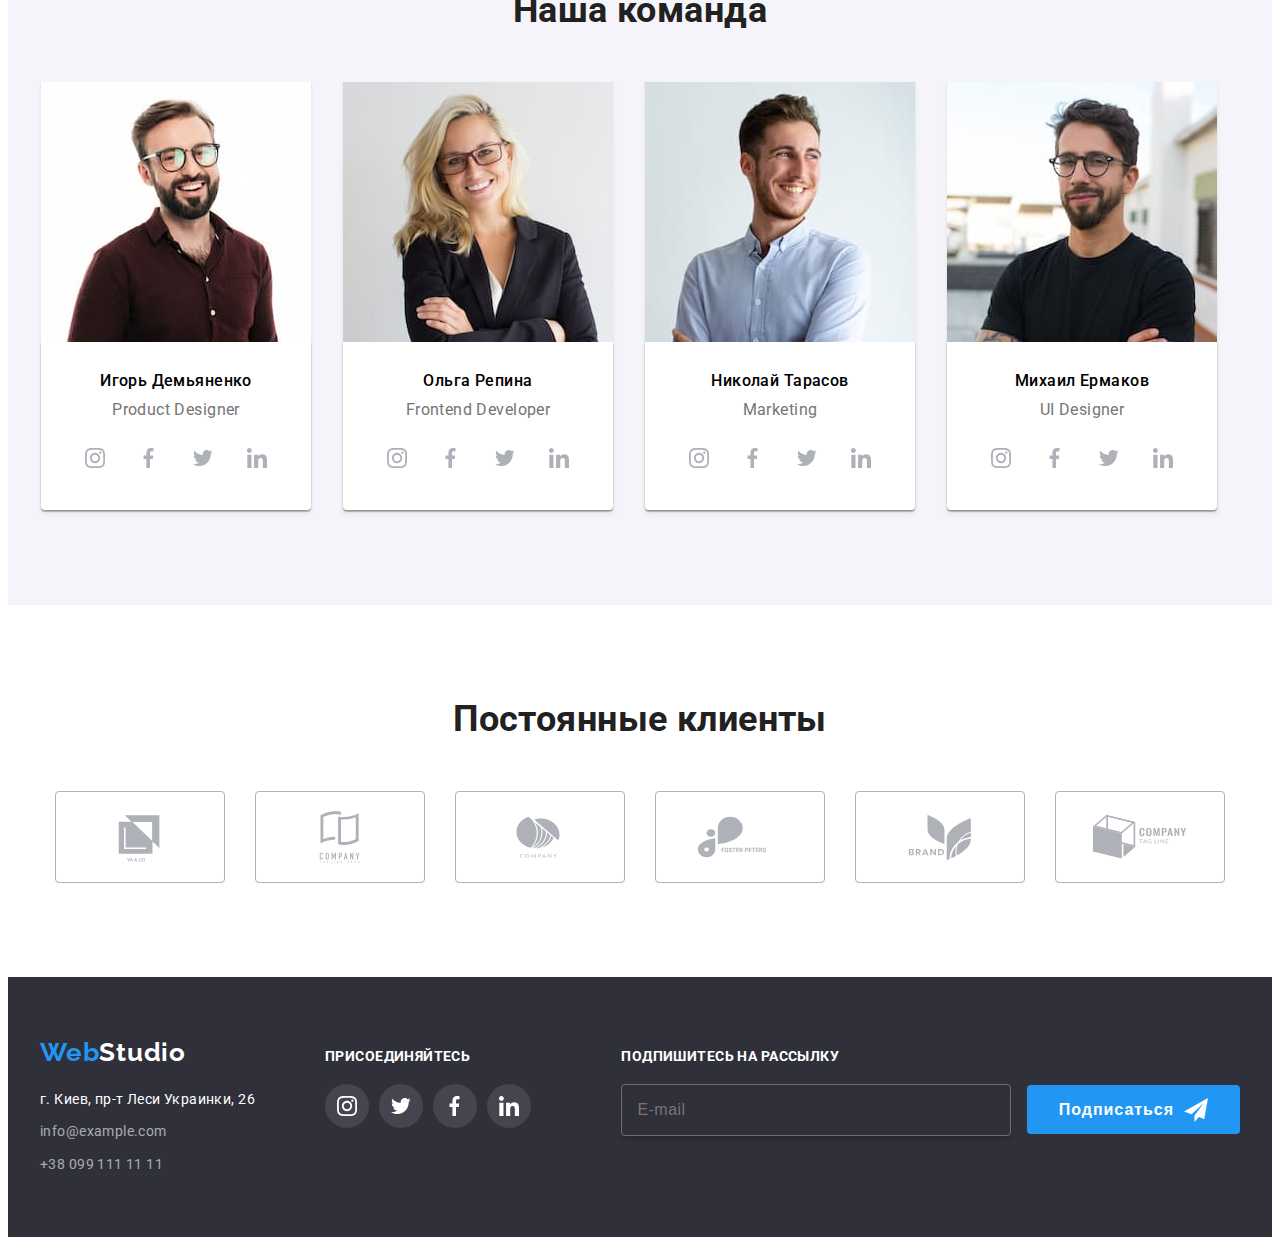
==== commit b8ced191: "07,02,2022крепись" ====
--- a/index.html
+++ b/index.html
@@ -11,8 +11,8 @@
     <link rel="stylesheet" href="https://cdnjs.cloudflare.com/ajax/libs/modern-normalize/1.1.0/modern-normalize.min.css"
         integrity="sha512-wpPYUAdjBVSE4KJnH1VR1HeZfpl1ub8YT/NKx4PuQ5NmX2tKuGu6U/JRp5y+Y8XG2tV+wKQpNHVUX03MfMFn9Q=="
         crossorigin="anonymous" referrerpolicy="no-referrer"/>
-    <link rel="stylesheet" href="css/styles.css" />
-    <link rel="stylesheet" href="./css/main.css" />
+        <link rel="stylesheet" href="./css/main.min.css" />
+        
     <title>Document</title>
 </head>
     <body>
--- a/css/main.min.css
+++ b/css/main.min.css
@@ -0,0 +1,2 @@
+:root{--main-text-color: #757575;--main-batton-address-color: #ffffff;--accent-color: #2196f3;--portfolio-main-color: #212121;--webstudio-text-color: #000000;--background-text-button-color: #f5f4fa;--footer-main-background-color: #2f303a;--var-main-color: #e5e5e5}.checkbox{position:absolute;clip:rect(0 0 0 0);width:1px;height:1px;margin:-1px}p,h1,h2,h3,h4{margin:0}ul{margin:0;padding-left:0}button{cursor:pointer}img{display:block}.img-occupation{display:flex;max-width:100%;height:auto}body{font-family:"Roboto", sans-serif;font-size:14px;font-weight:normal;letter-spacing:0.03em;background-color:var(--main-batton-address-color)}footer{background-color:var(--footer-main-background-color)}.list{list-style:none}.invisible{display:none}.portfolio-list{display:flex;justify-content:center;flex-wrap:wrap}.portfolio-image{width:calc((100% - 60px) / 3);margin-right:30px;margin-bottom:30px}.container{width:1200px;padding-left:15px;padding-right:15px;margin:0 auto}.button-style{display:inline-block;background-color:var(--accent-color);font-weight:700;font-size:16px;line-height:1.87;border-radius:4px;cursor:pointer;letter-spacing:0.06em;color:var(--main-batton-address-color);text-align:center;border:none;padding-top:10px;padding-bottom:10px;padding-left:32px;padding-right:32px;transition-property:color, background-color;transition-duration:250ms;transition-timing-function:cubic-bezier(0.4, 0, 0.2, 1)}.button-style:hover,.button-style:focus{background-color:#188ce8}.webstudio{font-family:Raleway, sans-serif;font-weight:700;font-size:26px;line-height:1.19;letter-spacing:0.03em;text-decoration:none;color:var(--webstudio-text-color);margin-top:24px;margin-bottom:25px;display:flex}.web{color:var(--accent-color);text-decoration:none}.footer-menu{display:inline-block}.studio-footer{font-family:Raleway;font-weight:700;font-size:26px;line-height:1.17;letter-spacing:0.03em;color:var(--main-batton-address-color);text-decoration:none;margin-bottom:20px}.footer-menu-logo{display:block}.backdrop{background-color:rgba(0,0,0,0.2);position:fixed;top:0;width:100vw;height:100vh;transition:opacity 500ms, visibility 500ms}.modal{position:absolute;padding:40px;top:50%;left:50%;background-color:var(--main-batton-address-color);box-shadow:0px 1px 3px rgba(0,0,0,0.12),0px 1px 1px rgba(0,0,0,0.14),0px 2px 1px rgba(0,0,0,0.2);border-radius:4px;transform:translate(-50%, -50%) scale(1)}.modal-close{position:absolute;top:8px;right:8px;padding:0;display:flex;justify-content:center;align-items:center;width:30px;height:30px;background-color:var(--main-batton-address-color);border:1px solid rgba(0,0,0,0.1);border-radius:50%}.close-icon-modal{transition:250ms cubic-bezier(0.4, 0, 0.2, 1)}.close-icon-modal:hover{color:var(--accent-color)}.modal-close:hover .close-icon-modal,.modal-close:focus .close-icon-modal{fill:currentColor}.is-hidden{opacity:0;pointer-events:none;visibility:hidden}.modal-title{font-weight:700;font-size:20px;line-height:1.15;text-align:center;margin-bottom:12px;color:var(--portfolio-main-color)}.form .button-style{display:flex;margin-left:auto;margin-right:auto}.form-field{position:relative}.input-text{display:block;margin-bottom:4px;margin-top:10px;font-size:12px;line-height:1.16;letter-spacing:0.01em;color:var(--main-text-color)}.name-margin{margin-top:0px}.form-input{width:100%;height:40px;border:1px solid rgba(33,33,33,0.2);border-radius:4px;outline:none;padding:11px 12px 11px 42px;transition:250ms cubic-bezier(0.4, 0, 0.2, 1)}.form-input:hover+.modal-icon,.form-input:focus+.modal-icon{fill:var(--accent-color)}.form-input:hover,.form-text:hover,.form-input:focus,.form-text:focus{border-color:var(--accent-color)}.form-text{display:block;padding:12px 16px;margin-bottom:20px;border:1px solid rgba(33,33,33,0.2);border-radius:4px;color:rgba(117,117,117,0.5);width:100%;height:120px;font-size:12px;line-height:1.16;letter-spacing:0.01em;resize:none;outline:none;transition:250ms cubic-bezier(0.4, 0, 0.2, 1)}.form-text::placeholder{color:rgba(117,117,117,0.5)}.modal-icon{display:inline-block;top:50%;left:12px;position:absolute;fill:var(--portfolio-main-color);transition:250ms cubic-bezier(0.4, 0, 0.2, 1)}.modal-close:hover .close-icon-modal,.modal-close:focus .close-icon-modal{fill:currentColor}.conditions{margin-bottom:30px}.conditions-link{color:var(--accent-color)}.input-checkbox{display:flex;align-items:center;justify-content:center}.checkbox-icon{display:inline-block;width:16px;height:15px;margin-right:8px;border:solid 2px #212121;border-radius:2px;transition:250ms cubic-bezier(0.4, 0, 0.2, 1);cursor:pointer}.checkbox:checked+.checkbox-icon{border-color:var(--accent-color);background-color:var(--accent-color);background-image:url(../images/chek_form.svg);background-size:contain;background-origin:border-box}.checkbox:hover+.checkbox-icon,.checkbox:focus+.checkbox-icon{border:solid 2px #2196f3}.footer-con-item:not(:last-child){margin-right:70px}.footer-con-item:last-child{margin-left:auto}.input-footer{height:50px;min-width:358px;padding:0 15px;margin-right:12px;outline:none;font-size:16px;line-height:1.25;letter-spacing:0.03em;color:var(--main-batton-address-color);background-color:inherit;border:1px solid rgba(255,255,255,0.3);transition:250ms cubic-bezier(0.4, 0, 0.2, 1);border-radius:4px;box-shadow:0px 4px 4px rgba(0,0,0,0.15)}.input-footer:hover,.inpet-footer:focus{border-color:var(--accent-color)}.btn-send{display:inline-flex;align-items:center}.icon-send-btn{margin-left:10px}.section-clients-title{font-family:Roboto;font-style:normal;font-weight:700;font-size:36px;line-height:1.16;letter-spacing:0.03;color:var(--portfolio-main-color);text-decoration:none;text-align:center;margin-bottom:50px}.occupation-team-sections{font-weight:700;font-size:36px;line-height:1.16;text-align:center;color:var(--portfolio-main-color);margin-bottom:50px}.material-section{padding-top:94px;padding-bottom:94px}.team-social-list{display:flex;justify-content:center}.team-social-item+.team-social-item{margin-left:10px}.team-social-link{width:44px;height:44px;background-color:#ffffff;display:flex;border-radius:50%;justify-content:center;align-content:center;margin-top:16px;transition-property:color, background-color;transition-duration:250ms;transition-timing-function:cubic-bezier(0.4, 0, 0.2, 1)}.team-social-icons{fill:#afb1b8;content:"";background-repeat:no-repeat;margin-top:12px;cursor:pointer;transition-property:color, background-color;transition-duration:250ms;transition-timing-function:cubic-bezier(0.4, 0, 0.2, 1)}.team-social-link:hover,.team-social-link:focus{background-color:#2196f3}.team-social-link:hover .team-social-icons,.team-social-link:focus .team-social-icons{fill:#ffffff}.background-color-team{background-color:var(--background-text-button-color)}.team-block-section{display:flex}.team-paddings{padding-top:30px;padding-bottom:30px}.team-cards-shadow{box-shadow:0px 1px 3px rgba(0,0,0,0.12),0px 1px 1px rgba(0,0,0,0.14),0px 2px 1px rgba(0,0,0,0.2);border-radius:0px 0px 4px 4px}.team-img{display:block;margin-right:30px;border-left:1px solid #ececec;border-right:1px solid #ececec;border-bottom:1px solid #ececec;box-shadow:0 4px 4px 0 #ececec;background-color:#ffffff}.team-block-section .team-img:last-child{margin-right:0px}.team-name-section{font-weight:500;font-size:16px;line-height:1.18;text-align:center;color:var(--main-name-text-color);margin-bottom:10px}.proffesin-section{font-size:16px;line-height:1.18;text-align:center;color:var(--main-text-color)}.clients-item{width:170px;height:92px;left:615px;top:2493px;border:1px solid #afb1b8;box-sizing:border-box;border-radius:4px;margin-right:30px;transition-property:color, background-color;transition-duration:250ms;transition-timing-function:cubic-bezier(0.4, 0, 0.2, 1)}.clients-item:last-child{margin-right:0px}.icon-clients{transition-property:color, background-color;transition-duration:250ms;transition-timing-function:cubic-bezier(0.4, 0, 0.2, 1)}.clients-item:hover,.clients-item:focus{border-color:var(--accent-color)}.clients-item:hover .icon-clients,.clients-item:focus .icon-clients{fill:var(--accent-color)}.client-list{display:flex;justify-content:center}.clients-link{width:106px;height:60px;display:flex;justify-content:center;align-content:center;margin:16px auto 16px auto;fill:#afb1b8}.portfolio-name-content{font-weight:700;font-size:18px;line-height:2;letter-spacing:0.06em;color:var(--portfolio-main-color);text-decoration:none;margin-bottom:4px}.portfolio-image:nth-child(3n){margin-right:0px}.portfolio-image:nth-last-child(-n+3){margin-bottom:0px}.portfolio-content-size{padding-top:20px;padding-bottom:20px;padding-left:24px;padding-right:24px;border-bottom:1px solid #ececec;border-left:1px solid #ececec;border-right:1px solid #ececec;border-top-style:none}.item-discription-box{position:relative;overflow:hidden}.portfolio-item-discription{position:absolute;height:100%;top:0;left:0;display:flex;align-items:center;padding:63px 24px;font-size:18px;line-height:1.55;color:var(--main-batton-address-color);background-color:rgba(33,150,243,0.9);transition-property:transform;transition-duration:250ms;transform:translateY(101%);transition-timing-function:cubic-bezier(0.4, 0, 0.2, 1)}.list-text-decor:hover .portfolio-item-discription,.list-text-decor:focus .portfolio-item-discription{transform:translateY(0)}.list-text-decor:hover,.list-text-decor:focus{box-shadow:0px 1px 1px rgba(0,0,0,0.12),0px 4px 4px rgba(0,0,0,0.06),1px 4px 6px rgba(0,0,0,0.16)}.list-text-decor{text-decoration:none;display:block;transition-property:color, background-color;transition-duration:250ms;transition-timing-function:cubic-bezier(0.4, 0, 0.2, 1)}.portfolio-text-section{font-size:16px;line-height:1.87;color:var(--main-text-color);text-decoration:none}.footer-paddings{padding-bottom:60px;padding-top:60px}.footer-section-li:not(:last-child){margin-bottom:9px}.addres--footer-margin{margin-top:20px}.footer-li-addres-section{margin-bottom:9px}.footer-contact-section,.footer-tell-section{font-style:normal;line-height:1.71;color:rgba(255,255,255,0.6);text-decoration:none;transition-property:color, background-color;transition-duration:250ms;transition-timing-function:cubic-bezier(0.4, 0, 0.2, 1)}.footer-contact-section:hover,.footer-contact-section:focus,.footer-address-section:hover,.footer-address-section:focus,.footer-tell-section:hover,.footer-tell-section:focus{color:var(--accent-color)}.footer-address-section{font-style:normal;text-decoration:none;line-height:24px;color:var(--main-batton-address-color);transition-property:color, background-color;transition-duration:250ms;transition-timing-function:cubic-bezier(0.4, 0, 0.2, 1)}.all-footer-menu{display:flex;align-items:baseline}.right-footer-container{margin-left:70px}.right-footer-title{font-family:"Roboto", sans-serif;font-weight:700;font-size:14px;line-height:16px;color:var(--main-batton-address-color);text-align:left;text-transform:uppercase;margin-bottom:20px;display:block}.right-footer-list{display:flex;justify-content:center;align-items:center}.right-footer-item{justify-content:baseline;margin-right:10px}.right-footer-link{width:44px;height:44px;background-color:#44454e;display:flex;border-radius:50%;justify-content:center;align-content:center;transition-property:color, background-color;transition-duration:250ms;transition-timing-function:cubic-bezier(0.4, 0, 0.2, 1)}.right-footer-item:last-child{margin-right:0px}.right-footer-icons{fill:#ffffff;margin-top:12px;cursor:pointer}.right-footer-link:hover,.right-footer-link:focus{background-color:var(--accent-color)}.footer-menu{display:block;padding-top:60px;padding-bottom:60px}.foter-addres-list{padding-top:20px}.footer-border{border-style:solid 1px #000000;box-shadow:0 4px 4px 0 #000000}.section-background-color{background-color:var(--footer-main-background-color);background-image:linear-gradient(rgba(47,48,58,0.4), rgba(47,48,58,0.4)),url(../images/hero.img.jpg);background-repeat:no-repeat;background-position:center;background-size:cover;max-width:1600px;margin-right:auto;margin-left:auto}.section-effective-solutions{font-weight:900;font-size:44px;line-height:1.36;text-align:center;letter-spacing:0.06em;text-transform:uppercase;color:var(--main-batton-address-color);width:696px;margin-right:auto;margin-left:auto;margin-bottom:30px;display:block}.main-container{text-align:center;padding-top:200px;padding-bottom:200px}.main-nav{display:flex;align-items:center}.head-height{height:80px;border-bottom-style:solid;border-bottom-color:#ececec;border-width:1px}.social-link{font-weight:500;line-height:16px;letter-spacing:0.02em;text-decoration:none;color:var(--portfolio-main-color);display:block;transition-property:color, background-color;transition-duration:250ms;transition-timing-function:cubic-bezier(0.4, 0, 0.2, 1)}.portfolio-text-color{color:var(--accent-color)}.current{color:var(--accent-color);position:relative}.current::after{content:"";width:100%;height:4px;border-radius:2px;position:absolute;left:0;background-color:var(--accent-color);bottom:-30px}.current-portfolio{position:relative}.current-portfolio::after{content:"";width:100%;height:4px;border-radius:2px;position:absolute;left:0;background-color:var(--accent-color);bottom:-34px}.border-header{border-bottom:1px solid #ececec}.social-link:hover,.social-link:focus{color:var(--accent-color)}.header-contacts:hover,.header-contacts:focus{fill:var(--accent-color);color:var(--accent-color)}.header-name-list{font-weight:500;line-height:1.14;letter-spacing:0.02em;color:#212121;text-decoration:none;display:flex;list-style:none;margin-left:93px;margin-bottom:32px;margin-top:32px}.header-name-list .social-link{margin-right:50px}.header-name-list .social-link:not(:last-child){margin-right:50px}.studio-color{color:var(--accent-color)}.studio-text-color{color:var(--accent-color)}.header-mail-contacts{list-style:none;display:flex;align-items:center;margin-top:32px;margin-bottom:32px;margin-left:auto}.header-mail-contacts .header-contacts{margin-right:50px}.header-mail-contacts .header-contacts:not(:last-child){margin-right:50px}.header-contacts,.header-tell{font-weight:500;line-height:1.14;letter-spacing:0.02em;text-decoration:none;color:var(--main-text-color);transition-property:color, background-color;transition-duration:250ms;transition-timing-function:cubic-bezier(0.4, 0, 0.2, 1)}.tell-svg{margin-right:10px;align-items:center}.head-icon-sections{display:flex;align-items:center}.icons-header{fill:currentColor}.icon-malito{fill:solid #757575}.button-list-item{display:flex;justify-content:center;margin-bottom:50px;list-style:none}.button-setting{display:list-item;margin-right:8px;list-style:none}.main-name-section{display:list-item;font-family:inherit;font-style:Medium;font-weight:500;font-size:16px;line-height:1.62;text-align:center;color:var(--portfolio-main-color);text-decoration:none;cursor:pointer;border:none;border-radius:4px;padding:6px 20px;background:var(--background-text-button-color);transition-property:color, background-color;transition-duration:250ms;transition-timing-function:cubic-bezier(0.4, 0, 0.2, 1)}.button-list-item .button-setting:last-child{margin-right:0px}.main-name-section:hover,.main-name-section:focus{background-color:#188ce8;color:var(--main-batton-address-color);cursor:pointer;box-shadow:0px 4px 4px rgba(0,0,0,0.25)}.img-occupation{display:flex;max-width:100%;height:auto}.img-section{padding-top:0px;padding-bottom:94px}.img-material-section{display:block;margin-right:30px}.img-occupation .img-material-section:last-child{margin-right:0px}.img-occupation{flex-wrap:nowrap}.about-item-wrap{display:block;position:relative}.about-img-text-section{font-family:"Roboto";font-size:14px;font-weight:700;line-height:1.14;letter-spacing:0.03em;text-align:center;text-transform:uppercase;position:absolute;left:0;bottom:0;background-color:rgba(47,48,58,0.8);color:var(--main-batton-address-color);padding:27px 0;width:100%;transition-property:color, background-color;transition-duration:250ms;transition-timing-function:cubic-bezier(0.4, 0, 0.2, 1)}
+/*# sourceMappingURL=main.min.css.map */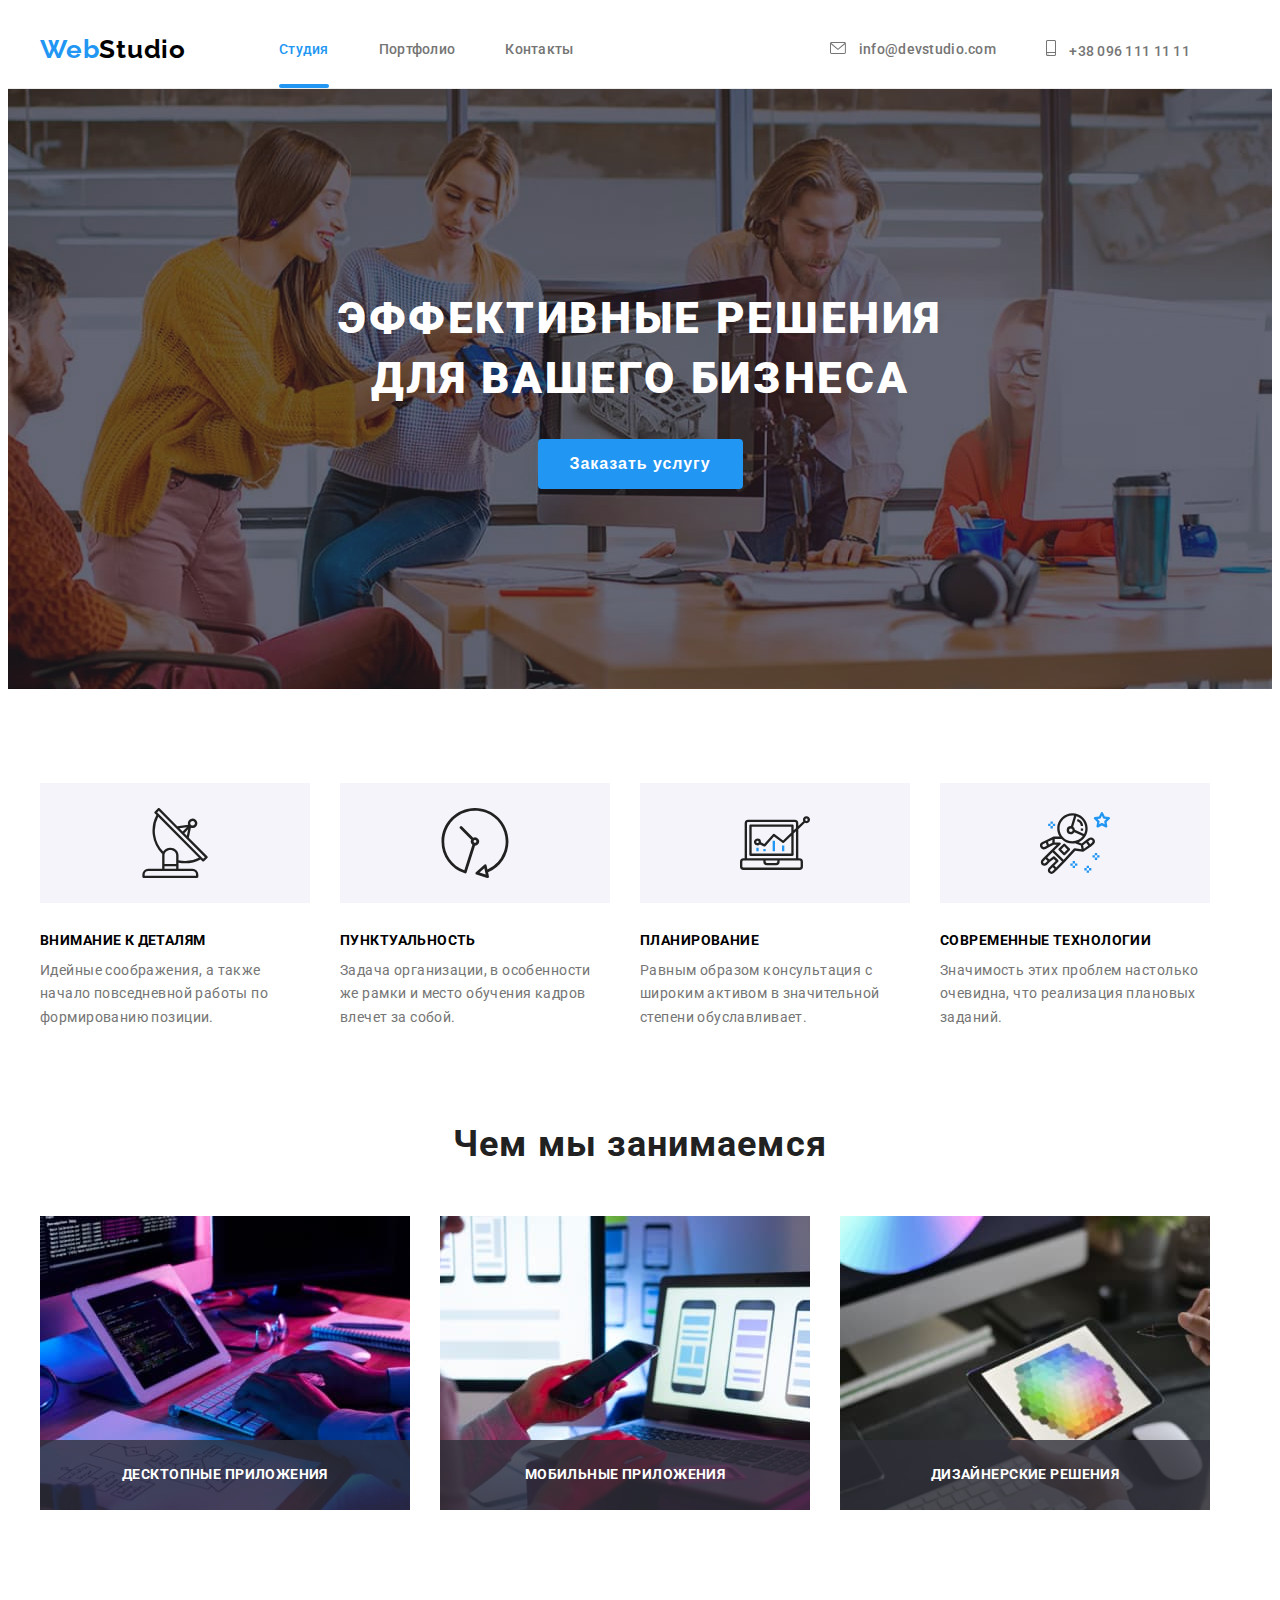
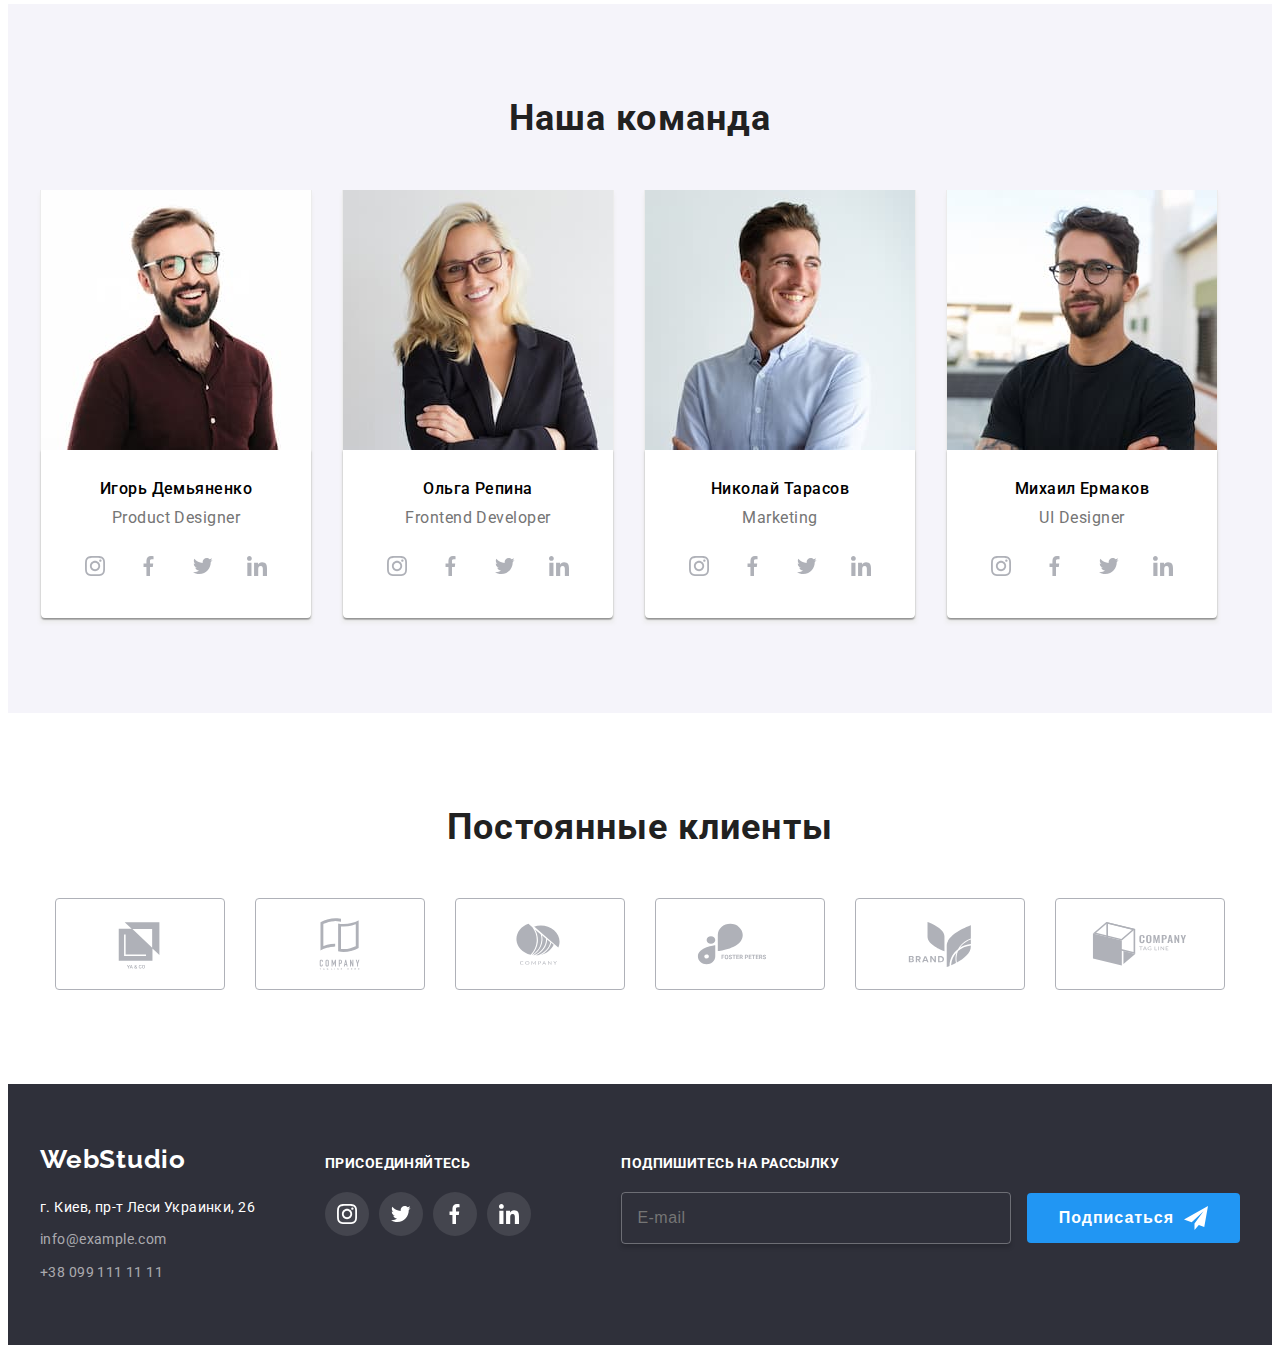
==== commit 96f04996: "blablabla" ====
--- a/index.html
+++ b/index.html
@@ -1,460 +1,486 @@
 <!DOCTYPE html>
 <html lang="ru">
-<head>
-    <meta charset="UTF-8">
-    <meta http-equiv="X-UA-Compatible" content="IE=edge">
-    <meta name="viewport" content="width=device-width, initial-scale=1.0">
-    <link rel="preconnect" href="https://fonts.googleapis.com">
-    <link rel="preconnect" href="https://fonts.gstatic.com" crossorigin>
-    <link href="https://fonts.googleapis.com/css2?family=Raleway:wght@700&family=Roboto:wght@400;500;700;900&display=swap"
-        rel="stylesheet">
-    <link rel="stylesheet" href="https://cdnjs.cloudflare.com/ajax/libs/modern-normalize/1.1.0/modern-normalize.min.css"
-        integrity="sha512-wpPYUAdjBVSE4KJnH1VR1HeZfpl1ub8YT/NKx4PuQ5NmX2tKuGu6U/JRp5y+Y8XG2tV+wKQpNHVUX03MfMFn9Q=="
-        crossorigin="anonymous" referrerpolicy="no-referrer"/>
-        <link rel="stylesheet" href="./css/main.min.css" />
-        
+  <head>
+    <meta charset="UTF-8" />
+    <meta http-equiv="X-UA-Compatible" content="IE=edge" />
+    <meta name="viewport" content="width=device-width, initial-scale=1.0" />
+    <link rel="preconnect" href="https://fonts.googleapis.com" />
+    <link rel="preconnect" href="https://fonts.gstatic.com" crossorigin />
+    <link
+      href="https://fonts.googleapis.com/css2?family=Raleway:wght@700&family=Roboto:wght@400;500;700;900&display=swap"
+      rel="stylesheet"
+    />
+    <link
+      rel="stylesheet"
+      href="https://cdnjs.cloudflare.com/ajax/libs/modern-normalize/1.1.0/modern-normalize.min.css"
+      integrity="sha512-wpPYUAdjBVSE4KJnH1VR1HeZfpl1ub8YT/NKx4PuQ5NmX2tKuGu6U/JRp5y+Y8XG2tV+wKQpNHVUX03MfMFn9Q=="
+      crossorigin="anonymous"
+      referrerpolicy="no-referrer"
+    />
+    <link rel="stylesheet" href="./css/main.min.css" />
     <title>Document</title>
-</head>
-    <body>
+  </head>
+  <body>
     <!--Заголовок-->
-        <header class="head-height">
-        <div class="container">
-            <div class="main-nav">
-            <nav class="main-nav">
-                <a class="webstudio" href="index.html"> <span class="web">Web</span>Studio</a>
-                 <ul class="header-name-list">
-                    <li><a class="social-link current" href="index.html"><span class="studio-text-color">Студия</span></a></li>
-                    <li><a class="social-link" href="portfolio.html">Портфолио</a></li>
-                    <li><a class="social-link" href="">Контакты</a></li>
-                    </ul>
-            </nav>
-                <ul class="header-mail-contacts">
-                    <li class="head-icon-sections"><a href="mailto:info@devstudio.com" class="header-contacts icons-header">
-                        <svg class="tell-svg" width="16" height="12">
-                            <use href="./images/icons.svg#icon-envelope-hover"></use>
-                        </svg>
-                        info@devstudio.com</a>
-                </li>
-                    <li class="head-icon-sections"><a href="tel:+380961111111" class="header-contacts icons-header">
-                        <svg class="tell-svg" width="10" height="16">
-                            <use href="./images/icons.svg#icon-smartphone"></use>
-                        </svg>
-                        +38 096 111 11 11</a>
-                    </li>
-                </ul>
-            </div>
-        </div>
+    <header class="header">
+      <div class="container">
+        <div class="header-container">
+          <nav class="header_nav">
+            <a class="logo" href="index.html"> <span class="logo-header">Web</span>Studio</a>
+            <ul class="site-list">
+              <li>
+                <a class="site-list__link current" href="index.html"
+                  ><span class="site-list__logo-color">Студия</span></a
+                >
+              </li>
+              <li>
+                <a class="site-list__link" href="portfolio.html">Портфолио</a>
+              </li>
+              <li><a class="site-list__link" href="">Контакты</a></li>
+            </ul>
+          </nav>
+          <ul class="contact-list">
+            <li class="contact-list__list">
+              <a href="mailto:info@devstudio.com" class="site-list__link icons-header">
+                <svg class="contact-list__icon" width="16" height="12">
+                  <use href="./images/icons.svg#icon-envelope-hover"></use>
+                </svg>
+                info@devstudio.com</a
+              >
+            </li>
+            <li class="contact-list__list">
+              <a href="tel:+380961111111" class="site-list__link icons-header">
+                <svg class="contact-list__icon" width="10" height="16">
+                  <use href="./images/icons.svg#icon-smartphone"></use>
+                </svg>
+                +38 096 111 11 11</a
+              >
+            </li>
+          </ul>
+        </div>
+      </div>
     </header>
     <main>
-        <section class="section-background-color main-container">
-            <div class="container">
-            <h1 class="section-effective-solutions">Эффективные решения для вашего бизнеса</h1>
-            <button type="button" class="button-style" data-modal-open> Заказать услугу</button>
-        </div>
-    </section>
-
-        <!--Секция:Основной материал сайта-->
-        <section class="material-section">
-            <div class="container">
-            <h2 class="invisible">Основной материал</h2>
-            <ul class="section-main-material list">
-                <li class="list-about icon-antenna">
-                    <h3 class="section-name-main-material">Внимание к деталям</h3>
-                    <p class="main-material-text">Идейные соображения, а также начало повседневной работы по формированию позиции.</p>
-                </li>
-                <li class="list-about icon-clock">
-                    <h3 class="section-name-main-material">Пунктуальность</h3>
-                    <p class="main-material-text">Задача организации, в особенности же рамки и место обучения кадров влечет за собой.</p>
-                </li>
-                <li class="list-about icon-grafik">
-                    <h3 class="section-name-main-material">Планирование</h3>
-                    <p class="main-material-text">Равным образом консультация с широким активом в значительной степени обуславливает.</p>
-                </li>
-                <li class="list-about icon-cosmic">
-                    <h3 class="section-name-main-material">Современные технологии</h3>
-                    <p class="main-material-text">Значимость этих проблем настолько очевидна, что реализация плановых заданий.</p>
-                </li>
-            </ul>
-            </div>      
-          </section>
-     
-        <!--Секция:Чем мы занимаемся-->
-        <section class="img-section">
+      <section class="section-background-color main-container">
         <div class="container">
-                <h2 class="occupation-team-sections"> Чем мы занимаемся </h2>
-                    <ul class="img-occupation list">
-                        <li class="img-material-section">
-                            <div class="about-item-wrap">
-                            <img src="images/img.jpg" alt="MacBook-work" width="370" height="294" />
-                                <p class="about-img-text-section">Десктопные приложения</p>
-                            </div>
-                        </li>
-                        <li class="img-material-section">
-                            <div class="about-item-wrap">
-                            <img src="./images/box2.jpg" alt="Mobile-app" width="370" height="294" />
-                            <p class="about-img-text-section">Мобильные приложения</p>
-                            </div>
-                        </li>
-                        <li class="img-material-section">
-                            <div class="about-item-wrap">
-                            <img src="./images/box3.jpg" alt="work-on-a-tablet" width="370" height="294" />
-                            <p class="about-img-text-section">Дизайнерские решения</p>
-                        </div>
-                        </li>
-                    </ul>
-        </div>
-        </section>
-        <!--Секция:Наша команда-->
-        <section class="background-color-team material-section">
-            <div class="container">
-            <h2 class="occupation-team-sections"><span class="invisible-title">Наша команда</span></h2>
-            <ul class="team-block-section list">
-                <li class="team-img"><img src="./images/IgorDemianenko.jpg" alt="Игорь Демьяненко" width="270" height="260" />
-                    <div class="team-paddings team-cards-shadow">
-                    <h3 class="team-name-section">Игорь Демьяненко</h3>
-                    <p class="proffesin-section">Product Designer</p>
-                    <ul class="team-social-list list">
-                        <li class="team-social-item">
-                        <a 
-                        href="" 
-                        class="team-social-link"
-                        >
-                         <svg  class="team-social-icons" 
-                            width="20" 
-                            height="20">
-                            <use href="./images/icons.svg#icon-instagram2"></use>
-                            </svg>
-                           </a>
-                        </li>
-                        <li class="team-social-item">
-                            <a 
-                            href="" 
-                            class="team-social-link"
-                           >
-                            <svg class="team-social-icons" 
-                            width="20" 
-                            height="20">
-                            <use href="images/icons.svg#icon-twiter"></use>
-                            </svg>
-                            </a>
-                        </li>
-                        <li class="team-social-item">
-                            <a 
-                            href="" 
-                            class="team-social-link"
-                            >
-                        <svg class="team-social-icons" 
-                            width="20" 
-                            height="20">
+          <h1 class="section-effective-solutions">Эффективные решения для вашего бизнеса</h1>
+          <button type="button" class="button-style" data-modal-open>Заказать услугу</button>
+        </div>
+      </section>
+      <!-----Секция:Основной материал сайта-------->
+      <section class="material-section">
+        <div class="container">
+          <h2 class="invisible">Основной материал</h2>
+          <ul class="section-main-material list">
+            <li class="list-about icon-antenna">
+              <h3 class="section-name-main-material">Внимание к деталям</h3>
+              <p class="main-material-text">
+                Идейные соображения, а также начало повседневной работы по формированию позиции.
+              </p>
+            </li>
+            <li class="list-about icon-clock">
+              <h3 class="section-name-main-material">Пунктуальность</h3>
+              <p class="main-material-text">
+                Задача организации, в особенности же рамки и место обучения кадров влечет за собой.
+              </p>
+            </li>
+            <li class="list-about icon-grafik">
+              <h3 class="section-name-main-material">Планирование</h3>
+              <p class="main-material-text">
+                Равным образом консультация с широким активом в значительной степени обуславливает.
+              </p>
+            </li>
+            <li class="list-about icon-cosmic">
+              <h3 class="section-name-main-material">Современные технологии</h3>
+              <p class="main-material-text">
+                Значимость этих проблем настолько очевидна, что реализация плановых заданий.
+              </p>
+            </li>
+          </ul>
+        </div>
+      </section>
+      <!------------Секция:Чем мы занимаемся----------->
+      <section class="img-section">
+        <div class="container">
+          <h2 class="occupation-team-sections">Чем мы занимаемся</h2>
+          <ul class="img-occupation list">
+            <li class="img-material-section">
+              <div class="about-item-wrap">
+                <img src="images/img.jpg" alt="MacBook-work" width="370" height="294" />
+                <p class="about-img-text-section">Десктопные приложения</p>
+              </div>
+            </li>
+            <li class="img-material-section">
+              <div class="about-item-wrap">
+                <img src="./images/box2.jpg" alt="Mobile-app" width="370" height="294" />
+                <p class="about-img-text-section">Мобильные приложения</p>
+              </div>
+            </li>
+            <li class="img-material-section">
+              <div class="about-item-wrap">
+                <img src="./images/box3.jpg" alt="work-on-a-tablet" width="370" height="294" />
+                <p class="about-img-text-section">Дизайнерские решения</p>
+              </div>
+            </li>
+          </ul>
+        </div>
+      </section>
+      <!--Секция:Наша команда-->
+      <section class="background-color-team material-section">
+        <div class="container">
+          <h2 class="occupation-team-sections">
+            <span class="invisible-title">Наша команда</span>
+          </h2>
+          <ul class="team-block-section list">
+            <li class="team-img">
+              <img
+                src="./images/IgorDemianenko.jpg"
+                alt="Игорь Демьяненко"
+                width="270"
+                height="260"
+              />
+              <div class="team-paddings team-cards-shadow">
+                <h3 class="team-name-section">Игорь Демьяненко</h3>
+                <p class="proffesin-section">Product Designer</p>
+                <ul class="team-social-list list">
+                  <li class="team-social-item">
+                    <a href="" class="team-social-link">
+                      <svg class="team-social-icons" width="20" height="20">
+                        <use href="./images/icons.svg#icon-instagram2"></use>
+                      </svg>
+                    </a>
+                  </li>
+                  <li class="team-social-item">
+                    <a href="" class="team-social-link">
+                      <svg class="team-social-icons" width="20" height="20">
+                        <use href="images/icons.svg#icon-twiter"></use>
+                      </svg>
+                    </a>
+                  </li>
+                  <li class="team-social-item">
+                    <a href="" class="team-social-link">
+                      <svg class="team-social-icons" width="20" height="20">
                         <use href="images/icons.svg#icon-facebook"></use>
-                        </svg>
-                        </a>
-                        </li>
-                        <li class="team-social-item">
-                            <a 
-                            href="" 
-                            class="team-social-link"
-                            >
-                        <svg class="team-social-icons" 
-                            width="20" 
-                            height="20">
-                            <use href="images/icons.svg#icon-linkedin"></use>
-                        </svg>
-                        </a>
-                        </li>
-                    </ul>
-                </div>  
-                </li>
-                <li class="team-img"><img src="./images/OlgaRepina.jpg" alt="Ольга Репина" width="270" height="260" />
-                    <div class="team-paddings team-cards-shadow">
-                    <h3 class="team-name-section">Ольга Репина</h3>
-                    <p class="proffesin-section">Frontend Developer</p>
-                    <ul class="team-social-list list">
-                        <li class="team-social-item">
-                            <a href="" class="team-social-link">
-                                <svg class="team-social-icons" width="20" height="20">
-                                    <use href="./images/icons.svg#icon-instagram2"></use>
-                                </svg>
-                            </a>
-                        </li>
-                        <li class="team-social-item">
-                            <a href="" class="team-social-link">
-                                <svg class="team-social-icons" width="20" height="20">
-                                    <use href="images/icons.svg#icon-twiter"></use>
-                                </svg>
-                            </a>
-                        </li>
-                        <li class="team-social-item">
-                            <a href="" class="team-social-link">
-                                <svg class="team-social-icons" width="20" height="20">
-                                    <use href="images/icons.svg#icon-facebook"></use>
-                                </svg>
-                            </a>
-                        </li>
-                        <li class="team-social-item">
-                            <a href="" class="team-social-link">
-                                <svg class="team-social-icons" width="20" height="20">
-                                    <use href="images/icons.svg#icon-linkedin"></use>
-                                </svg>
-                            </a>
-                        </li>
-                    </ul>
-                </div>
-                </li>
-                <li class="team-img"><img src="./images/NicolaiTarasov.jpg" alt="Николай Тарасов" width="270" height="260" />
-                    <div class="team-paddings team-cards-shadow">
-                    <h3 class="team-name-section">Николай Тарасов</h3>
-                    <p class="proffesin-section">Marketing</p>
-                    <ul class="team-social-list list">
-                        <li class="team-social-item">
-                            <a href="" class="team-social-link">
-                                <svg class="team-social-icons" width="20" height="20">
-                                    <use href="./images/icons.svg#icon-instagram2"></use>
-                                </svg>
-                            </a>
-                        </li>
-                        <li class="team-social-item">
-                            <a href="" class="team-social-link">
-                                <svg class="team-social-icons" width="20" height="20">
-                                    <use href="images/icons.svg#icon-twiter"></use>
-                                </svg>
-                            </a>
-                        </li>
-                        <li class="team-social-item">
-                            <a href="" class="team-social-link">
-                                <svg class="team-social-icons" width="20" height="20">
-                                    <use href="images/icons.svg#icon-facebook"></use>
-                                </svg>
-                            </a>
-                        </li>
-                        <li class="team-social-item">
-                            <a href="" class="team-social-link">
-                                <svg class="team-social-icons" width="20" height="20">
-                                    <use href="images/icons.svg#icon-linkedin"></use>
-                                </svg>
-                            </a>
-                        </li>
-                    </ul>
-                </div>
-                </li>
-                <li class="team-img"><img src="./images/Michael.jpg" alt="Михаил Ермаков" width="270" height="260" />
-                    <div class="team-paddings team-cards-shadow"> 
-                    <h3 class="team-name-section">Михаил Ермаков</h3>
-                    <p class="proffesin-section">UI Designer</p>
-                    <ul class="team-social-list list">
-                        <li class="team-social-item">
-                            <a href="" class="team-social-link">
-                                <svg class="team-social-icons" width="20" height="20">
-                                    <use href="./images/icons.svg#icon-instagram2"></use>
-                                </svg>
-                            </a>
-                        </li>
-                        <li class="team-social-item">
-                            <a href="" class="team-social-link">
-                                <svg class="team-social-icons" width="20" height="20">
-                                    <use href="images/icons.svg#icon-twiter"></use>
-                                </svg>
-                            </a>
-                        </li>
-                        <li class="team-social-item">
-                            <a href="" class="team-social-link">
-                                <svg class="team-social-icons" width="20" height="20">
-                                    <use href="images/icons.svg#icon-facebook"></use>
-                                </svg>
-                            </a>
-                        </li>
-                        <li class="team-social-item">
-                            <a href="" class="team-social-link">
-                                <svg class="team-social-icons" width="20" height="20">
-                                    <use href="images/icons.svg#icon-linkedin"></use>
-                                </svg>
-                            </a>
-                        </li>
-                    </ul>
-                </div>
-                </li>
-            </ul>
-            </div>
-        </section>
-       <!-- Наши клиенты -->
-       <section class="material-section">
-<div class="container">
-    <h2 class="section-clients-title">Постоянные клиенты</h2>
-    <ul class="client-list list">
-        <li class="clients-item">
-            <a class="clients-link"  href="">
-            <svg class="icon-clients" width="106" height="60">
-            <use href="./images/icons.svg#icon-yago"></use>
-            </svg>
-            </a>
-        </li>
-        <li class="clients-item">
-            <a class="clients-link" href="">
-<svg class="icon-clients" width="106" height="60">
-    <use href="./images/icons.svg#icon-tag_line_comp"></use>
-</svg>
-            </a>
-        </li>
-        <li class="clients-item">
-            <a class="clients-link" href="">
-<svg class="icon-clients" width="106" height="60">
-    <use href="./images/icons.svg#icon-conpany"></use>
-</svg>
-            </a>
-        </li>
-        <li class="clients-item">
-            <a class="clients-link" href="">
-<svg class="icon-clients" width="106" height="60">
-    <use href="./images/icons.svg#icon-foster-petters"></use>
-</svg>
-            </a>
-        </li>
-        <li class="clients-item">
-            <a class="clients-link" href="">
-<svg class="icon-clients" width="106" height="60">
-    <use href="./images/icons.svg#icon-brand"></use>
-</svg>
-            </a>
-        </li>
-        <li class="clients-item">
-            <a class="clients-link" href="">
-            <svg class="icon-clients" width="106" height="60">
-                <use href="./images/icons.svg#icon-company-tag"></use>
-            </svg>    
-            </a>
-        </li>
-    </ul>
-
-</div>
-</section>
+                      </svg>
+                    </a>
+                  </li>
+                  <li class="team-social-item">
+                    <a href="" class="team-social-link">
+                      <svg class="team-social-icons" width="20" height="20">
+                        <use href="images/icons.svg#icon-linkedin"></use>
+                      </svg>
+                    </a>
+                  </li>
+                </ul>
+              </div>
+            </li>
+            <li class="team-img">
+              <img src="./images/OlgaRepina.jpg" alt="Ольга Репина" width="270" height="260" />
+              <div class="team-paddings team-cards-shadow">
+                <h3 class="team-name-section">Ольга Репина</h3>
+                <p class="proffesin-section">Frontend Developer</p>
+                <ul class="team-social-list list">
+                  <li class="team-social-item">
+                    <a href="" class="team-social-link">
+                      <svg class="team-social-icons" width="20" height="20">
+                        <use href="./images/icons.svg#icon-instagram2"></use>
+                      </svg>
+                    </a>
+                  </li>
+                  <li class="team-social-item">
+                    <a href="" class="team-social-link">
+                      <svg class="team-social-icons" width="20" height="20">
+                        <use href="images/icons.svg#icon-twiter"></use>
+                      </svg>
+                    </a>
+                  </li>
+                  <li class="team-social-item">
+                    <a href="" class="team-social-link">
+                      <svg class="team-social-icons" width="20" height="20">
+                        <use href="images/icons.svg#icon-facebook"></use>
+                      </svg>
+                    </a>
+                  </li>
+                  <li class="team-social-item">
+                    <a href="" class="team-social-link">
+                      <svg class="team-social-icons" width="20" height="20">
+                        <use href="images/icons.svg#icon-linkedin"></use>
+                      </svg>
+                    </a>
+                  </li>
+                </ul>
+              </div>
+            </li>
+            <li class="team-img">
+              <img
+                src="./images/NicolaiTarasov.jpg"
+                alt="Николай Тарасов"
+                width="270"
+                height="260"
+              />
+              <div class="team-paddings team-cards-shadow">
+                <h3 class="team-name-section">Николай Тарасов</h3>
+                <p class="proffesin-section">Marketing</p>
+                <ul class="team-social-list list">
+                  <li class="team-social-item">
+                    <a href="" class="team-social-link">
+                      <svg class="team-social-icons" width="20" height="20">
+                        <use href="./images/icons.svg#icon-instagram2"></use>
+                      </svg>
+                    </a>
+                  </li>
+                  <li class="team-social-item">
+                    <a href="" class="team-social-link">
+                      <svg class="team-social-icons" width="20" height="20">
+                        <use href="images/icons.svg#icon-twiter"></use>
+                      </svg>
+                    </a>
+                  </li>
+                  <li class="team-social-item">
+                    <a href="" class="team-social-link">
+                      <svg class="team-social-icons" width="20" height="20">
+                        <use href="images/icons.svg#icon-facebook"></use>
+                      </svg>
+                    </a>
+                  </li>
+                  <li class="team-social-item">
+                    <a href="" class="team-social-link">
+                      <svg class="team-social-icons" width="20" height="20">
+                        <use href="images/icons.svg#icon-linkedin"></use>
+                      </svg>
+                    </a>
+                  </li>
+                </ul>
+              </div>
+            </li>
+            <li class="team-img">
+              <img src="./images/Michael.jpg" alt="Михаил Ермаков" width="270" height="260" />
+              <div class="team-paddings team-cards-shadow">
+                <h3 class="team-name-section">Михаил Ермаков</h3>
+                <p class="proffesin-section">UI Designer</p>
+                <ul class="team-social-list list">
+                  <li class="team-social-item">
+                    <a href="" class="team-social-link">
+                      <svg class="team-social-icons" width="20" height="20">
+                        <use href="./images/icons.svg#icon-instagram2"></use>
+                      </svg>
+                    </a>
+                  </li>
+                  <li class="team-social-item">
+                    <a href="" class="team-social-link">
+                      <svg class="team-social-icons" width="20" height="20">
+                        <use href="images/icons.svg#icon-twiter"></use>
+                      </svg>
+                    </a>
+                  </li>
+                  <li class="team-social-item">
+                    <a href="" class="team-social-link">
+                      <svg class="team-social-icons" width="20" height="20">
+                        <use href="images/icons.svg#icon-facebook"></use>
+                      </svg>
+                    </a>
+                  </li>
+                  <li class="team-social-item">
+                    <a href="" class="team-social-link">
+                      <svg class="team-social-icons" width="20" height="20">
+                        <use href="images/icons.svg#icon-linkedin"></use>
+                      </svg>
+                    </a>
+                  </li>
+                </ul>
+              </div>
+            </li>
+          </ul>
+        </div>
+      </section>
+      <!-------------- Наши клиенты ----------------->
+      <section class="material-section">
+        <div class="container">
+          <h2 class="section-clients-title">Постоянные клиенты</h2>
+          <ul class="client-list list">
+            <li class="clients-item">
+              <a class="clients-link" href="">
+                <svg class="icon-clients" width="106" height="60">
+                  <use href="./images/icons.svg#icon-yago"></use>
+                </svg>
+              </a>
+            </li>
+            <li class="clients-item">
+              <a class="clients-link" href="">
+                <svg class="icon-clients" width="106" height="60">
+                  <use href="./images/icons.svg#icon-tag_line_comp"></use>
+                </svg>
+              </a>
+            </li>
+            <li class="clients-item">
+              <a class="clients-link" href="">
+                <svg class="icon-clients" width="106" height="60">
+                  <use href="./images/icons.svg#icon-conpany"></use>
+                </svg>
+              </a>
+            </li>
+            <li class="clients-item">
+              <a class="clients-link" href="">
+                <svg class="icon-clients" width="106" height="60">
+                  <use href="./images/icons.svg#icon-foster-petters"></use>
+                </svg>
+              </a>
+            </li>
+            <li class="clients-item">
+              <a class="clients-link" href="">
+                <svg class="icon-clients" width="106" height="60">
+                  <use href="./images/icons.svg#icon-brand"></use>
+                </svg>
+              </a>
+            </li>
+            <li class="clients-item">
+              <a class="clients-link" href="">
+                <svg class="icon-clients" width="106" height="60">
+                  <use href="./images/icons.svg#icon-company-tag"></use>
+                </svg>
+              </a>
+            </li>
+          </ul>
+        </div>
+      </section>
     </main>
     <footer class="footer-paddings">
-        <div class="container">
-            <div class="all-footer-menu">
-            <div class="footer-menu-logo">
+      <div class="container">
+        <div class="all-footer-menu">
+          <div class="footer-menu-logo">
             <a class="studio-footer" href="index.html"> <span class="web">Web</span>Studio</a>
             <address>
-                <ul class="list">
-                    <li class="footer-section-li addres--footer-margin"><a class="footer-address-section" href="https://www.google.com/maps/d/viewer?msa=0&mid=10uSM3H-mIU3GznYo2szRIEphczw&ll=50.42732223110121%2C30.538093590064918&z=17"
-                        target="blanc" rel="noopener noreferre">
-                        г. Киев, пр-т Леси Украинки, 26</a></li>
-                    <li class="footer-li-addres-section"><a class="footer-contact-section" href="mailto:info@example.com" title="info@example.com">info@example.com</a></li>
-                    <li><a class="footer-tell-section" href="tel:+380991111111" title="+380991111111">+38 099 111 11 11</a></li>
-                </ul>
+              <ul class="list">
+                <li class="footer-section-li addres--footer-margin">
+                  <a
+                    class="footer-address-section"
+                    href="https://www.google.com/maps/d/viewer?msa=0&mid=10uSM3H-mIU3GznYo2szRIEphczw&ll=50.42732223110121%2C30.538093590064918&z=17"
+                    target="blanc"
+                    rel="noopener noreferre"
+                  >
+                    г. Киев, пр-т Леси Украинки, 26</a
+                  >
+                </li>
+                <li class="footer-li-addres-section">
+                  <a
+                    class="footer-contact-section"
+                    href="mailto:info@example.com"
+                    title="info@example.com"
+                    >info@example.com</a
+                  >
+                </li>
+                <li>
+                  <a class="footer-tell-section" href="tel:+380991111111" title="+380991111111"
+                    >+38 099 111 11 11</a
+                  >
+                </li>
+              </ul>
             </address>
-            </div>
-            <div class="right-footer-container">
+          </div>
+          <div class="right-footer-container">
             <strong class="right-footer-title">ПРИСОЕДИНЯЙТЕСЬ</strong>
             <ul class="right-footer-list list">
-                <li class="right-footer-item">
-            <a href="" class="right-footer-link">
-            <svg class="right-footer-icons" width="20" height="20">
-                <use href="./images/icons.svg#icon-instagram2"></use>
-            </svg>
-            </a>
-                </li>
-                <li class="right-footer-item">
-            <a href="" class="right-footer-link">
-            <svg class="right-footer-icons" width="20" height="20">
-                <use href="./images/icons.svg#icon-facebook"></use>
-            </svg>
-            </a>
-                </li>
-                <li class="right-footer-item">
-            <a href="" class="right-footer-link">
-            <svg class="right-footer-icons" width="20" height="20">
-                <use href="./images/icons.svg#icon-twiter"></use>
-            </svg>
-        </a>
-                </li>
-                <li class="right-footer-item">
-        <a href="" class="right-footer-link">
-            <svg class="right-footer-icons" width="20" height="20">
-                <use href="./images/icons.svg#icon-linkedin"></use>
-            </svg>
-            </a>
-                </li>
-             </ul>
-        </div>
-        <div class="footer-con-item">
+              <li class="right-footer-item">
+                <a href="" class="right-footer-link">
+                  <svg class="right-footer-icons" width="20" height="20">
+                    <use href="./images/icons.svg#icon-instagram2"></use>
+                  </svg>
+                </a>
+              </li>
+              <li class="right-footer-item">
+                <a href="" class="right-footer-link">
+                  <svg class="right-footer-icons" width="20" height="20">
+                    <use href="./images/icons.svg#icon-facebook"></use>
+                  </svg>
+                </a>
+              </li>
+              <li class="right-footer-item">
+                <a href="" class="right-footer-link">
+                  <svg class="right-footer-icons" width="20" height="20">
+                    <use href="./images/icons.svg#icon-twiter"></use>
+                  </svg>
+                </a>
+              </li>
+              <li class="right-footer-item">
+                <a href="" class="right-footer-link">
+                  <svg class="right-footer-icons" width="20" height="20">
+                    <use href="./images/icons.svg#icon-linkedin"></use>
+                  </svg>
+                </a>
+              </li>
+            </ul>
+          </div>
+          <div class="footer-con-item">
             <strong class="right-footer-title">Подпишитесь на рассылку</strong>
             <form>
-                <input 
-                class="input-footer" 
-                name="email-footer" 
-                type="email" 
-                placeholder="E-mail" />
-                <button class="button-style btn-send" type="submit">
-                    Подписаться
-                    <svg class="icon-send-btn" width="24px" height="24px">
-                        <use href="./images/modal.svg#icon-icon-send"></use>
-                    </svg>
-                    </button>
+              <input class="input-footer" name="email-footer" type="email" placeholder="E-mail" />
+              <button class="button-style btn-send" type="submit">
+                Подписаться
+                <svg class="icon-send-btn" width="24px" height="24px">
+                  <use href="./images/modal.svg#icon-icon-send"></use>
+                </svg>
+              </button>
             </form>
-                </div>
-            </div>
-        </div>  
+          </div>
+        </div>
+      </div>
     </footer>
-<div class="backdrop is-hidden" data-modal>
-    <div class="modal">
+    <div class="backdrop is-hidden" data-modal>
+      <div class="modal">
         <button type="button" class="modal-close" data-modal-close>
-        <svg class="close-icon-modal" width="11px">
+          <svg class="close-icon-modal" width="11px">
             <use href="./images/close.svg#icon-close"></use>
-        </svg>
-    </button>
-    <p class="modal-title">Оставьте свои данные, мы вам перезвоним</p>
-    <form class="form" action="#">
-        <div class="form-field">
+          </svg>
+        </button>
+        <p class="modal-title">Оставьте свои данные, мы вам перезвоним</p>
+        <form class="form" action="#">
+          <div class="form-field">
             <label class="input-text name-margin" for="user-name">Имя</label>
             <input type="text" class="form-input" name="user-name" required id="user-name" />
             <svg class="modal-icon" width="12px" height="12px">
-                <use href="./images/modal.svg#icon-man"></use>
+              <use href="./images/modal.svg#icon-man"></use>
             </svg>
-        </div>
-        <div class="form-field">
+          </div>
+          <div class="form-field">
             <label class="input-text" for="user-fone">Телефон</label>
             <input type="text" class="form-input" name="user-fone" required id="user-fone" />
             <svg class="modal-icon" width="13px" height="13px">
-                <use href="./images/modal.svg#icon-fone"></use>
+              <use href="./images/modal.svg#icon-fone"></use>
             </svg>
-        </div>
-        <div class="form-field">
+          </div>
+          <div class="form-field">
             <label class="input-text" for="user-mail">Почта</label>
             <input type="text" class="form-input" name="user-mail" required id="user-mail" />
             <svg class="modal-icon" width="15px" height="15px">
-                <use href="./images/modal.svg#icon-convert"></use>
+              <use href="./images/modal.svg#icon-convert"></use>
             </svg>
-        </div>
-        <div class="form-field">
+          </div>
+          <div class="form-field">
             <label class="input-text" for="user-text">Комментарий</label>
-            <textarea 
-            name="user-text" 
-            id="user-text" 
-            class="form-text" 
-            placeholder="Введите текст"
+            <textarea
+              name="user-text"
+              id="user-text"
+              class="form-text"
+              placeholder="Введите текст"
             ></textarea>
-            </div>
-            <div class="conditions">
-                <label class="input-checkbox">
-                    <input class="checkbox" type="checkbox" name="check" />
-                    <span class="checkbox-icon"></span>
-                    Соглашаюсь с рассылкой и принимаю&#160;<a 
-                    class="conditions-link" 
-                    href="" 
-                    target="_blank"
-                    rel="noopener noreferrer">Условия договора</a>
-                </label>
-            </div>
-            <button type="submit" 
-            class="form button-style">Отправить</button>
-    </form>
-            </div>
+          </div>
+          <div class="conditions">
+            <label class="input-checkbox">
+              <input class="checkbox" type="checkbox" name="check" />
+              <span class="checkbox-icon"></span>
+              Соглашаюсь с рассылкой и принимаю&#160;<a
+                class="conditions-link"
+                href=""
+                target="_blank"
+                rel="noopener noreferrer"
+                >Условия договора</a
+              >
+            </label>
+          </div>
+          <button type="submit" class="form button-style">Отправить</button>
+        </form>
+      </div>
     </div>
-   
-
-
-
-<script src="js/modal.js"></script>
-</body>
-
-</html>+    <script src="js/modal.js"></script>
+  </body>
+</html>
--- a/css/main.min.css
+++ b/css/main.min.css
@@ -1,2 +1,2 @@
-:root{--main-text-color: #757575;--main-batton-address-color: #ffffff;--accent-color: #2196f3;--portfolio-main-color: #212121;--webstudio-text-color: #000000;--background-text-button-color: #f5f4fa;--footer-main-background-color: #2f303a;--var-main-color: #e5e5e5}.checkbox{position:absolute;clip:rect(0 0 0 0);width:1px;height:1px;margin:-1px}p,h1,h2,h3,h4{margin:0}ul{margin:0;padding-left:0}button{cursor:pointer}img{display:block}.img-occupation{display:flex;max-width:100%;height:auto}body{font-family:"Roboto", sans-serif;font-size:14px;font-weight:normal;letter-spacing:0.03em;background-color:var(--main-batton-address-color)}footer{background-color:var(--footer-main-background-color)}.list{list-style:none}.invisible{display:none}.portfolio-list{display:flex;justify-content:center;flex-wrap:wrap}.portfolio-image{width:calc((100% - 60px) / 3);margin-right:30px;margin-bottom:30px}.container{width:1200px;padding-left:15px;padding-right:15px;margin:0 auto}.button-style{display:inline-block;background-color:var(--accent-color);font-weight:700;font-size:16px;line-height:1.87;border-radius:4px;cursor:pointer;letter-spacing:0.06em;color:var(--main-batton-address-color);text-align:center;border:none;padding-top:10px;padding-bottom:10px;padding-left:32px;padding-right:32px;transition-property:color, background-color;transition-duration:250ms;transition-timing-function:cubic-bezier(0.4, 0, 0.2, 1)}.button-style:hover,.button-style:focus{background-color:#188ce8}.webstudio{font-family:Raleway, sans-serif;font-weight:700;font-size:26px;line-height:1.19;letter-spacing:0.03em;text-decoration:none;color:var(--webstudio-text-color);margin-top:24px;margin-bottom:25px;display:flex}.web{color:var(--accent-color);text-decoration:none}.footer-menu{display:inline-block}.studio-footer{font-family:Raleway;font-weight:700;font-size:26px;line-height:1.17;letter-spacing:0.03em;color:var(--main-batton-address-color);text-decoration:none;margin-bottom:20px}.footer-menu-logo{display:block}.backdrop{background-color:rgba(0,0,0,0.2);position:fixed;top:0;width:100vw;height:100vh;transition:opacity 500ms, visibility 500ms}.modal{position:absolute;padding:40px;top:50%;left:50%;background-color:var(--main-batton-address-color);box-shadow:0px 1px 3px rgba(0,0,0,0.12),0px 1px 1px rgba(0,0,0,0.14),0px 2px 1px rgba(0,0,0,0.2);border-radius:4px;transform:translate(-50%, -50%) scale(1)}.modal-close{position:absolute;top:8px;right:8px;padding:0;display:flex;justify-content:center;align-items:center;width:30px;height:30px;background-color:var(--main-batton-address-color);border:1px solid rgba(0,0,0,0.1);border-radius:50%}.close-icon-modal{transition:250ms cubic-bezier(0.4, 0, 0.2, 1)}.close-icon-modal:hover{color:var(--accent-color)}.modal-close:hover .close-icon-modal,.modal-close:focus .close-icon-modal{fill:currentColor}.is-hidden{opacity:0;pointer-events:none;visibility:hidden}.modal-title{font-weight:700;font-size:20px;line-height:1.15;text-align:center;margin-bottom:12px;color:var(--portfolio-main-color)}.form .button-style{display:flex;margin-left:auto;margin-right:auto}.form-field{position:relative}.input-text{display:block;margin-bottom:4px;margin-top:10px;font-size:12px;line-height:1.16;letter-spacing:0.01em;color:var(--main-text-color)}.name-margin{margin-top:0px}.form-input{width:100%;height:40px;border:1px solid rgba(33,33,33,0.2);border-radius:4px;outline:none;padding:11px 12px 11px 42px;transition:250ms cubic-bezier(0.4, 0, 0.2, 1)}.form-input:hover+.modal-icon,.form-input:focus+.modal-icon{fill:var(--accent-color)}.form-input:hover,.form-text:hover,.form-input:focus,.form-text:focus{border-color:var(--accent-color)}.form-text{display:block;padding:12px 16px;margin-bottom:20px;border:1px solid rgba(33,33,33,0.2);border-radius:4px;color:rgba(117,117,117,0.5);width:100%;height:120px;font-size:12px;line-height:1.16;letter-spacing:0.01em;resize:none;outline:none;transition:250ms cubic-bezier(0.4, 0, 0.2, 1)}.form-text::placeholder{color:rgba(117,117,117,0.5)}.modal-icon{display:inline-block;top:50%;left:12px;position:absolute;fill:var(--portfolio-main-color);transition:250ms cubic-bezier(0.4, 0, 0.2, 1)}.modal-close:hover .close-icon-modal,.modal-close:focus .close-icon-modal{fill:currentColor}.conditions{margin-bottom:30px}.conditions-link{color:var(--accent-color)}.input-checkbox{display:flex;align-items:center;justify-content:center}.checkbox-icon{display:inline-block;width:16px;height:15px;margin-right:8px;border:solid 2px #212121;border-radius:2px;transition:250ms cubic-bezier(0.4, 0, 0.2, 1);cursor:pointer}.checkbox:checked+.checkbox-icon{border-color:var(--accent-color);background-color:var(--accent-color);background-image:url(../images/chek_form.svg);background-size:contain;background-origin:border-box}.checkbox:hover+.checkbox-icon,.checkbox:focus+.checkbox-icon{border:solid 2px #2196f3}.footer-con-item:not(:last-child){margin-right:70px}.footer-con-item:last-child{margin-left:auto}.input-footer{height:50px;min-width:358px;padding:0 15px;margin-right:12px;outline:none;font-size:16px;line-height:1.25;letter-spacing:0.03em;color:var(--main-batton-address-color);background-color:inherit;border:1px solid rgba(255,255,255,0.3);transition:250ms cubic-bezier(0.4, 0, 0.2, 1);border-radius:4px;box-shadow:0px 4px 4px rgba(0,0,0,0.15)}.input-footer:hover,.inpet-footer:focus{border-color:var(--accent-color)}.btn-send{display:inline-flex;align-items:center}.icon-send-btn{margin-left:10px}.section-clients-title{font-family:Roboto;font-style:normal;font-weight:700;font-size:36px;line-height:1.16;letter-spacing:0.03;color:var(--portfolio-main-color);text-decoration:none;text-align:center;margin-bottom:50px}.occupation-team-sections{font-weight:700;font-size:36px;line-height:1.16;text-align:center;color:var(--portfolio-main-color);margin-bottom:50px}.material-section{padding-top:94px;padding-bottom:94px}.team-social-list{display:flex;justify-content:center}.team-social-item+.team-social-item{margin-left:10px}.team-social-link{width:44px;height:44px;background-color:#ffffff;display:flex;border-radius:50%;justify-content:center;align-content:center;margin-top:16px;transition-property:color, background-color;transition-duration:250ms;transition-timing-function:cubic-bezier(0.4, 0, 0.2, 1)}.team-social-icons{fill:#afb1b8;content:"";background-repeat:no-repeat;margin-top:12px;cursor:pointer;transition-property:color, background-color;transition-duration:250ms;transition-timing-function:cubic-bezier(0.4, 0, 0.2, 1)}.team-social-link:hover,.team-social-link:focus{background-color:#2196f3}.team-social-link:hover .team-social-icons,.team-social-link:focus .team-social-icons{fill:#ffffff}.background-color-team{background-color:var(--background-text-button-color)}.team-block-section{display:flex}.team-paddings{padding-top:30px;padding-bottom:30px}.team-cards-shadow{box-shadow:0px 1px 3px rgba(0,0,0,0.12),0px 1px 1px rgba(0,0,0,0.14),0px 2px 1px rgba(0,0,0,0.2);border-radius:0px 0px 4px 4px}.team-img{display:block;margin-right:30px;border-left:1px solid #ececec;border-right:1px solid #ececec;border-bottom:1px solid #ececec;box-shadow:0 4px 4px 0 #ececec;background-color:#ffffff}.team-block-section .team-img:last-child{margin-right:0px}.team-name-section{font-weight:500;font-size:16px;line-height:1.18;text-align:center;color:var(--main-name-text-color);margin-bottom:10px}.proffesin-section{font-size:16px;line-height:1.18;text-align:center;color:var(--main-text-color)}.clients-item{width:170px;height:92px;left:615px;top:2493px;border:1px solid #afb1b8;box-sizing:border-box;border-radius:4px;margin-right:30px;transition-property:color, background-color;transition-duration:250ms;transition-timing-function:cubic-bezier(0.4, 0, 0.2, 1)}.clients-item:last-child{margin-right:0px}.icon-clients{transition-property:color, background-color;transition-duration:250ms;transition-timing-function:cubic-bezier(0.4, 0, 0.2, 1)}.clients-item:hover,.clients-item:focus{border-color:var(--accent-color)}.clients-item:hover .icon-clients,.clients-item:focus .icon-clients{fill:var(--accent-color)}.client-list{display:flex;justify-content:center}.clients-link{width:106px;height:60px;display:flex;justify-content:center;align-content:center;margin:16px auto 16px auto;fill:#afb1b8}.portfolio-name-content{font-weight:700;font-size:18px;line-height:2;letter-spacing:0.06em;color:var(--portfolio-main-color);text-decoration:none;margin-bottom:4px}.portfolio-image:nth-child(3n){margin-right:0px}.portfolio-image:nth-last-child(-n+3){margin-bottom:0px}.portfolio-content-size{padding-top:20px;padding-bottom:20px;padding-left:24px;padding-right:24px;border-bottom:1px solid #ececec;border-left:1px solid #ececec;border-right:1px solid #ececec;border-top-style:none}.item-discription-box{position:relative;overflow:hidden}.portfolio-item-discription{position:absolute;height:100%;top:0;left:0;display:flex;align-items:center;padding:63px 24px;font-size:18px;line-height:1.55;color:var(--main-batton-address-color);background-color:rgba(33,150,243,0.9);transition-property:transform;transition-duration:250ms;transform:translateY(101%);transition-timing-function:cubic-bezier(0.4, 0, 0.2, 1)}.list-text-decor:hover .portfolio-item-discription,.list-text-decor:focus .portfolio-item-discription{transform:translateY(0)}.list-text-decor:hover,.list-text-decor:focus{box-shadow:0px 1px 1px rgba(0,0,0,0.12),0px 4px 4px rgba(0,0,0,0.06),1px 4px 6px rgba(0,0,0,0.16)}.list-text-decor{text-decoration:none;display:block;transition-property:color, background-color;transition-duration:250ms;transition-timing-function:cubic-bezier(0.4, 0, 0.2, 1)}.portfolio-text-section{font-size:16px;line-height:1.87;color:var(--main-text-color);text-decoration:none}.footer-paddings{padding-bottom:60px;padding-top:60px}.footer-section-li:not(:last-child){margin-bottom:9px}.addres--footer-margin{margin-top:20px}.footer-li-addres-section{margin-bottom:9px}.footer-contact-section,.footer-tell-section{font-style:normal;line-height:1.71;color:rgba(255,255,255,0.6);text-decoration:none;transition-property:color, background-color;transition-duration:250ms;transition-timing-function:cubic-bezier(0.4, 0, 0.2, 1)}.footer-contact-section:hover,.footer-contact-section:focus,.footer-address-section:hover,.footer-address-section:focus,.footer-tell-section:hover,.footer-tell-section:focus{color:var(--accent-color)}.footer-address-section{font-style:normal;text-decoration:none;line-height:24px;color:var(--main-batton-address-color);transition-property:color, background-color;transition-duration:250ms;transition-timing-function:cubic-bezier(0.4, 0, 0.2, 1)}.all-footer-menu{display:flex;align-items:baseline}.right-footer-container{margin-left:70px}.right-footer-title{font-family:"Roboto", sans-serif;font-weight:700;font-size:14px;line-height:16px;color:var(--main-batton-address-color);text-align:left;text-transform:uppercase;margin-bottom:20px;display:block}.right-footer-list{display:flex;justify-content:center;align-items:center}.right-footer-item{justify-content:baseline;margin-right:10px}.right-footer-link{width:44px;height:44px;background-color:#44454e;display:flex;border-radius:50%;justify-content:center;align-content:center;transition-property:color, background-color;transition-duration:250ms;transition-timing-function:cubic-bezier(0.4, 0, 0.2, 1)}.right-footer-item:last-child{margin-right:0px}.right-footer-icons{fill:#ffffff;margin-top:12px;cursor:pointer}.right-footer-link:hover,.right-footer-link:focus{background-color:var(--accent-color)}.footer-menu{display:block;padding-top:60px;padding-bottom:60px}.foter-addres-list{padding-top:20px}.footer-border{border-style:solid 1px #000000;box-shadow:0 4px 4px 0 #000000}.section-background-color{background-color:var(--footer-main-background-color);background-image:linear-gradient(rgba(47,48,58,0.4), rgba(47,48,58,0.4)),url(../images/hero.img.jpg);background-repeat:no-repeat;background-position:center;background-size:cover;max-width:1600px;margin-right:auto;margin-left:auto}.section-effective-solutions{font-weight:900;font-size:44px;line-height:1.36;text-align:center;letter-spacing:0.06em;text-transform:uppercase;color:var(--main-batton-address-color);width:696px;margin-right:auto;margin-left:auto;margin-bottom:30px;display:block}.main-container{text-align:center;padding-top:200px;padding-bottom:200px}.main-nav{display:flex;align-items:center}.head-height{height:80px;border-bottom-style:solid;border-bottom-color:#ececec;border-width:1px}.social-link{font-weight:500;line-height:16px;letter-spacing:0.02em;text-decoration:none;color:var(--portfolio-main-color);display:block;transition-property:color, background-color;transition-duration:250ms;transition-timing-function:cubic-bezier(0.4, 0, 0.2, 1)}.portfolio-text-color{color:var(--accent-color)}.current{color:var(--accent-color);position:relative}.current::after{content:"";width:100%;height:4px;border-radius:2px;position:absolute;left:0;background-color:var(--accent-color);bottom:-30px}.current-portfolio{position:relative}.current-portfolio::after{content:"";width:100%;height:4px;border-radius:2px;position:absolute;left:0;background-color:var(--accent-color);bottom:-34px}.border-header{border-bottom:1px solid #ececec}.social-link:hover,.social-link:focus{color:var(--accent-color)}.header-contacts:hover,.header-contacts:focus{fill:var(--accent-color);color:var(--accent-color)}.header-name-list{font-weight:500;line-height:1.14;letter-spacing:0.02em;color:#212121;text-decoration:none;display:flex;list-style:none;margin-left:93px;margin-bottom:32px;margin-top:32px}.header-name-list .social-link{margin-right:50px}.header-name-list .social-link:not(:last-child){margin-right:50px}.studio-color{color:var(--accent-color)}.studio-text-color{color:var(--accent-color)}.header-mail-contacts{list-style:none;display:flex;align-items:center;margin-top:32px;margin-bottom:32px;margin-left:auto}.header-mail-contacts .header-contacts{margin-right:50px}.header-mail-contacts .header-contacts:not(:last-child){margin-right:50px}.header-contacts,.header-tell{font-weight:500;line-height:1.14;letter-spacing:0.02em;text-decoration:none;color:var(--main-text-color);transition-property:color, background-color;transition-duration:250ms;transition-timing-function:cubic-bezier(0.4, 0, 0.2, 1)}.tell-svg{margin-right:10px;align-items:center}.head-icon-sections{display:flex;align-items:center}.icons-header{fill:currentColor}.icon-malito{fill:solid #757575}.button-list-item{display:flex;justify-content:center;margin-bottom:50px;list-style:none}.button-setting{display:list-item;margin-right:8px;list-style:none}.main-name-section{display:list-item;font-family:inherit;font-style:Medium;font-weight:500;font-size:16px;line-height:1.62;text-align:center;color:var(--portfolio-main-color);text-decoration:none;cursor:pointer;border:none;border-radius:4px;padding:6px 20px;background:var(--background-text-button-color);transition-property:color, background-color;transition-duration:250ms;transition-timing-function:cubic-bezier(0.4, 0, 0.2, 1)}.button-list-item .button-setting:last-child{margin-right:0px}.main-name-section:hover,.main-name-section:focus{background-color:#188ce8;color:var(--main-batton-address-color);cursor:pointer;box-shadow:0px 4px 4px rgba(0,0,0,0.25)}.img-occupation{display:flex;max-width:100%;height:auto}.img-section{padding-top:0px;padding-bottom:94px}.img-material-section{display:block;margin-right:30px}.img-occupation .img-material-section:last-child{margin-right:0px}.img-occupation{flex-wrap:nowrap}.about-item-wrap{display:block;position:relative}.about-img-text-section{font-family:"Roboto";font-size:14px;font-weight:700;line-height:1.14;letter-spacing:0.03em;text-align:center;text-transform:uppercase;position:absolute;left:0;bottom:0;background-color:rgba(47,48,58,0.8);color:var(--main-batton-address-color);padding:27px 0;width:100%;transition-property:color, background-color;transition-duration:250ms;transition-timing-function:cubic-bezier(0.4, 0, 0.2, 1)}
+:root{--main-text-color: #757575;--main-batton-address-color: #ffffff;--accent-color: #2196f3;--portfolio-main-color: #212121;--webstudio-text-color: #000000;--background-text-button-color: #f5f4fa;--footer-main-background-color: #2f303a;--var-main-color: #e5e5e5}p,h1,h2,h3,h4{margin:0}ul{margin:0;padding-left:0}button{cursor:pointer}img{display:block}.img-occupation{display:flex;max-width:100%;height:auto}.checkbox{position:absolute;clip:rect(0 0 0 0);width:1px;height:1px;margin:-1px}body{font-family:"Roboto", sans-serif;font-size:14px;font-weight:normal;letter-spacing:0.03em;background-color:var(--main-batton-address-color)}footer{background-color:var(--footer-main-background-color)}.list{list-style:none}.invisible{display:none}.portfolio-list{display:flex;justify-content:center;flex-wrap:wrap}.portfolio-image{width:calc((100% - 60px) / 3);margin-right:30px;margin-bottom:30px}.container{width:1200px;padding-left:15px;padding-right:15px;margin:0 auto}.logo{font-family:Raleway, sans-serif;font-size:26px;font-weight:700;line-height:1.19;letter-spacing:.03em;text-decoration:none;color:var(--webstudio-text-color);margin-top:24px;margin-bottom:25px;display:flex}.logo-header{color:var(--accent-color);text-decoration:none}.footer-menu{display:inline-block}.studio-footer{font-family:Raleway;font-size:26px;font-weight:700;line-height:1.17;letter-spacing:.03em;color:var(--main-batton-address-color);text-decoration:none;margin-bottom:20px}.footer-menu-logo{display:block}.section-clients-title{font-family:Roboto;font-size:36px;font-weight:700;line-height:1.16;letter-spacing:.03em;font-style:normal;color:var(--portfolio-main-color);text-decoration:none;text-align:center;margin-bottom:50px}.occupation-team-sections{font-size:36px;font-weight:700;line-height:1.16;letter-spacing:.03em;text-align:center;color:var(--portfolio-main-color);margin-bottom:50px}.material-section{padding-top:94px;padding-bottom:94px}.button-style{display:inline-block;font-size:16px;font-weight:700;line-height:1.87;letter-spacing:.06em;background-color:var(--accent-color);border-radius:4px;cursor:pointer;color:var(--main-batton-address-color);text-align:center;border:none;padding-top:10px;padding-bottom:10px;padding-left:32px;padding-right:32px;transition-property:color, background-color;transition-duration:250ms;transition-timing-function:cubic-bezier(0.4, 0, 0.2, 1)}.button-style:hover,.button-style :focus{background-color:#188ce8}.team-social-list{display:flex;justify-content:center}.team-social-item+.team-social-item{margin-left:10px}.team-social-link{width:44px;height:44px;background-color:#ffffff;display:flex;border-radius:50%;justify-content:center;align-content:center;margin-top:16px;transition-property:color, background-color;transition-duration:250ms;transition-timing-function:cubic-bezier(0.4, 0, 0.2, 1)}.team-social-link:hover,.team-social-link :focus{background-color:#2196f3}.team-social-icons{fill:#afb1b8;content:"";background-repeat:no-repeat;margin-top:12px;cursor:pointer;transition-property:color, background-color;transition-duration:250ms;transition-timing-function:cubic-bezier(0.4, 0, 0.2, 1)}.team-social-link:hover .team-social-icons,.team-social-link:focus .team-social-icons{fill:#ffffff}.backdrop{background-color:rgba(0,0,0,0.2);position:fixed;top:0;width:100vw;height:100vh;transition:opacity 500ms, visibility 500ms}.modal{position:absolute;padding:40px;top:50%;left:50%;background-color:var(--main-batton-address-color);box-shadow:0px 1px 3px rgba(0,0,0,0.12),0px 1px 1px rgba(0,0,0,0.14),0px 2px 1px rgba(0,0,0,0.2);border-radius:4px;transform:translate(-50%, -50%) scale(1)}.modal-close{position:absolute;top:8px;right:8px;padding:0;display:flex;justify-content:center;align-items:center;width:30px;height:30px;background-color:var(--main-batton-address-color);border:1px solid rgba(0,0,0,0.1);border-radius:50%}.close-icon-modal{transition:250ms cubic-bezier(0.4, 0, 0.2, 1)}.close-icon-modal:hover{color:var(--accent-color)}.modal-close:hover .close-icon-modal,.modal-close:focus .close-icon-modal{fill:currentColor}.is-hidden{opacity:0;pointer-events:none;visibility:hidden}.modal-title{font-size:20px;font-weight:700;line-height:1.15;letter-spacing:.03;text-align:center;margin-bottom:12px;color:var(--portfolio-main-color)}.form .button-style{display:flex;margin-left:auto;margin-right:auto}.form-field{position:relative}.input-text{display:block;margin-bottom:4px;margin-top:10px;font-size:12px;line-height:1.16;letter-spacing:0.01em;color:var(--main-text-color)}.name-margin{margin-top:0px}.form-input{width:100%;height:40px;border:1px solid rgba(33,33,33,0.2);border-radius:4px;outline:none;padding:11px 12px 11px 42px;transition:250ms cubic-bezier(0.4, 0, 0.2, 1)}.form-input:hover,.form-input :focus,+.form-input.modal-icon:hover,.form-input :focus{fill:var(--accent-color)}.form-text{display:block;padding:12px 16px;margin-bottom:20px;border:1px solid rgba(33,33,33,0.2);border-radius:4px;color:rgba(117,117,117,0.5);width:100%;height:120px;font-size:12px;line-height:1.16;letter-spacing:0.01em;resize:none;outline:none;transition:250ms cubic-bezier(0.4, 0, 0.2, 1)}.form-input:hover .form-text,.form-input:focus .form-text{border-color:var(--accent-color)}.form-text::placeholder{color:rgba(117,117,117,0.5)}.modal-icon{display:inline-block;top:50%;left:12px;position:absolute;fill:var(--portfolio-main-color);transition:250ms cubic-bezier(0.4, 0, 0.2, 1)}.conditions{margin-bottom:30px}.conditions-link{color:var(--accent-color)}.input-checkbox{display:flex;align-items:center;justify-content:center}.checkbox-icon{display:inline-block;width:16px;height:15px;margin-right:8px;border:solid 2px #212121;border-radius:2px;transition:250ms cubic-bezier(0.4, 0, 0.2, 1);cursor:pointer}.checkbox:hover+.checkbox-icon,.checkbox:focus+.checkbox-icon{border:solid 2px #2196f3}.checkbox:checked+.checkbox-icon{border-color:var(--accent-color);background-color:var(--accent-color);background-image:url(../images/chek_form.svg);background-size:contain;background-origin:border-box}.footer-con-item:not(:last-child){margin-right:70px}.footer-con-item:last-child{margin-left:auto}.input-footer{height:50px;min-width:358px;padding:0 15px;margin-right:12px;outline:none;font-size:16px;line-height:1.25;letter-spacing:0.03em;color:var(--main-batton-address-color);background-color:inherit;border:1px solid rgba(255,255,255,0.3);transition:250ms cubic-bezier(0.4, 0, 0.2, 1);border-radius:4px;box-shadow:0px 4px 4px rgba(0,0,0,0.15)}.input-footer:hover,.input-footer :focus{border-color:var(--accent-color)}.btn-send{display:inline-flex;align-items:center}.icon-send-btn{margin-left:10px}.section-background-color{background-color:var(--footer-main-background-color);background-image:linear-gradient(rgba(47,48,58,0.4), rgba(47,48,58,0.4)),url(../images/hero.img.jpg);background-repeat:no-repeat;background-position:center;background-size:cover;max-width:1600px;margin-right:auto;margin-left:auto}.section-effective-solutions{font-size:44px;font-weight:900;line-height:1.36;letter-spacing:.06em;text-align:center;text-transform:uppercase;color:var(--main-batton-address-color);width:696px;margin-right:auto;margin-left:auto;margin-bottom:30px;display:block}.main-container{text-align:center;padding-top:200px;padding-bottom:200px}.button-list-item{display:flex;justify-content:center;margin-bottom:50px;list-style:none}.button-setting{display:list-item;margin-right:8px;list-style:none}.main-name-section{display:list-item;font-family:inherit;font-style:Medium;font-size:16px;font-weight:500;line-height:1.62;letter-spacing:.03;text-align:center;color:var(--portfolio-main-color);text-decoration:none;cursor:pointer;border:none;border-radius:4px;padding:6px 20px;background:var(--background-text-button-color);transition-property:color, background-color;transition-duration:250ms;transition-timing-function:cubic-bezier(0.4, 0, 0.2, 1)}.main-name-section:hover,.main-name-section :focus{background-color:#188ce8;color:var(--main-batton-address-color);cursor:pointer;box-shadow:0px 4px 4px rgba(0,0,0,0.25)}.button-list-item .button-setting:last-child{margin-right:0px}.header-container{display:flex;align-items:center}.header_nav{display:flex;align-items:center}.header{height:80px;border-bottom-style:solid;border-bottom-color:#ececec;border-width:1px}.site-list__link{font-weight:500;line-height:16px;letter-spacing:0.02em;text-decoration:none;color:var(--portfolio-main-color);display:block;transition-property:color, background-color;transition-duration:250ms;transition-timing-function:cubic-bezier(0.4, 0, 0.2, 1)}.site-list__link:hover,.site-list__link :focus{color:var(--accent-color)}.portfolio-text-color{color:var(--accent-color)}.current{color:var(--accent-color);position:relative}.current::after{content:'';width:100%;height:4px;border-radius:2px;position:absolute;left:0;background-color:var(--accent-color);bottom:-30px}.current-portfolio{position:relative}.current-portfolio::after{content:'';width:100%;height:4px;border-radius:2px;position:absolute;left:0;background-color:var(--accent-color);bottom:-34px}.border-header{border-bottom:1px solid #ececec}.site-list{font-size:14px;font-weight:500;line-height:1.14;letter-spacing:.02em;color:#212121;text-decoration:none;display:flex;list-style:none;margin-left:93px;margin-bottom:32px;margin-top:32px}.site-list .site-list__link{margin-right:50px}.site-list .site-list__link :not(:last-child){margin-right:50px}.logo-header{color:var(--accent-color)}.site-list__logo-color{color:var(--accent-color)}.contact-list{list-style:none;display:flex;align-items:center;margin-top:32px;margin-bottom:32px;margin-left:auto}.contact-list .site-list__link{margin-right:50px}.contact-list .site-list__link :not(:last-child){margin-right:50px}.site-list__link{font-size:14px;font-weight:500;line-height:1.14;letter-spacing:.02em;text-decoration:none;color:var(--main-text-color);transition-property:color, background-color;transition-duration:250ms;transition-timing-function:cubic-bezier(0.4, 0, 0.2, 1)}.site-list__link:hover,.site-list__link :focus{fill:var(--accent-color);color:var(--accent-color)}.contact-list__icon{margin-right:10px;align-items:center}.contact-list__list{display:flex;align-items:center}.icons-header{fill:currentColor}.icon-malito{fill:solid #757575}.section-main-material{display:flex}.section-name-main-material{font-size:14px;font-weight:700;line-height:1.14;letter-spacing:.03em;text-transform:uppercase;color:var(--main-name-text-color);margin-bottom:10px;text-transform:uppercase;padding:0px}.main-material-text{line-height:1.71;font-style:Regular;color:var(--main-text-color);padding:0px;margin:0px}.list-about{width:270px}.list-about::before{display:block;height:120px;content:'';background-color:var(--background-text-button-color);background-repeat:no-repeat;background-position:center;margin-bottom:30px}.list-about:not(:last-child){margin-right:30px}.icon-antenna::before{background-image:url(/images/antenna.svg)}.icon-clock::before{background-image:url(/images/clock.svg)}.icon-grafik::before{background-image:url(/images/diagram1.svg)}.icon-cosmic::before{background-image:url(/images/astronaut.svg)}.img-occupation{display:flex;max-width:100%;height:auto}.img-section{padding-top:0px;padding-bottom:94px}.img-material-section{display:block;margin-right:30px}.img-occupation .img-material-section:last-child{margin-right:0px}.img-occupation{flex-wrap:nowrap}.about-item-wrap{display:block;position:relative}.about-img-text-section{font-family:'Roboto';font-size:14px;font-weight:700;line-height:1.14;letter-spacing:.03em;text-align:center;text-transform:uppercase;position:absolute;left:0;bottom:0;background-color:rgba(47,48,58,0.8);color:var(--main-batton-address-color);padding:27px 0;width:100%;transition-property:color, background-color;transition-duration:250ms;transition-timing-function:cubic-bezier(0.4, 0, 0.2, 1)}.background-color-team{background-color:var(--background-text-button-color)}.team-block-section{display:flex}.team-paddings{padding-top:30px;padding-bottom:30px}.team-cards-shadow{box-shadow:0px 1px 3px rgba(0,0,0,0.12),0px 1px 1px rgba(0,0,0,0.14),0px 2px 1px rgba(0,0,0,0.2);border-radius:0px 0px 4px 4px}.team-img{display:block;margin-right:30px;border-left:1px solid #ececec;border-right:1px solid #ececec;border-bottom:1px solid #ececec;box-shadow:0 4px 4px 0 #ececec;background-color:#ffffff}.team-block-section .team-img:last-child{margin-right:0px}.team-name-section{font-size:16px;font-weight:500;line-height:1.18;letter-spacing:.03em;text-align:center;color:var(--main-name-text-color);margin-bottom:10px}.proffesin-section{font-size:16px;font-weight:400;line-height:1.18;letter-spacing:.03em;text-align:center;color:var(--main-text-color)}.clients-item{width:170px;height:92px;left:615px;top:2493px;border:1px solid #afb1b8;box-sizing:border-box;border-radius:4px;margin-right:30px;transition-property:color, background-color;transition-duration:250ms;transition-timing-function:cubic-bezier(0.4, 0, 0.2, 1)}.clients-item:hover,.clients-item:focus{border-color:var(--accent-color)}.clients-item:last-child{margin-right:0px}.icon-clients{transition-property:color, background-color;transition-duration:250ms;transition-timing-function:cubic-bezier(0.4, 0, 0.2, 1)}.clients-item:hover .icon-clients,.clients-item:focus .icon-clients{fill:var(--accent-color)}.client-list{display:flex;justify-content:center}.clients-link{width:106px;height:60px;display:flex;justify-content:center;align-content:center;margin:16px auto 16px auto;fill:#afb1b8}.portfolio-name-content{font-size:18px;font-weight:700;line-height:2;letter-spacing:.06em;color:var(--portfolio-main-color);text-decoration:none;margin-bottom:4px}.portfolio-image:nth-child(3n){margin-right:0px}.portfolio-image:nth-last-child(-n+3){margin-bottom:0px}.portfolio-content-size{padding-top:20px;padding-bottom:20px;padding-left:24px;padding-right:24px;border-bottom:1px solid #ececec;border-left:1px solid #ececec;border-right:1px solid #ececec;border-top-style:none}.item-discription-box{position:relative;overflow:hidden}.portfolio-item-discription{position:absolute;height:100%;top:0;left:0;display:flex;align-items:center;padding:63px 24px;font-size:18px;line-height:1.55;color:var(--main-batton-address-color);background-color:rgba(33,150,243,0.9);transition-property:transform;transition-duration:250ms;transform:translateY(101%);transition-timing-function:cubic-bezier(0.4, 0, 0.2, 1)}.list-text-decor:hover .portfolio-item-discription,.list-text-decor:focus .portfolio-item-discription{transform:translateY(0)}.list-text-decor{text-decoration:none;display:block;transition-property:color, background-color;transition-duration:250ms;transition-timing-function:cubic-bezier(0.4, 0, 0.2, 1)}.list-text-decor:hover,.list-text-decor :focus{box-shadow:0px 1px 1px rgba(0,0,0,0.12),0px 4px 4px rgba(0,0,0,0.06),1px 4px 6px rgba(0,0,0,0.16)}.portfolio-text-section{font-size:16px;line-height:1.87;color:var(--main-text-color);text-decoration:none}.footer-paddings{padding-bottom:60px;padding-top:60px}.footer-section-li:not(:last-child){margin-bottom:9px}.addres--footer-margin{margin-top:20px}.footer-li-addres-section{margin-bottom:9px}.footer-contact-section,.footer-tell-section{font-style:normal;line-height:1.71;color:rgba(255,255,255,0.6);text-decoration:none;transition-property:color, background-color;transition-duration:250ms;transition-timing-function:cubic-bezier(0.4, 0, 0.2, 1)}.footer-contact-section:hover,.footer-contact-section :focus,.footer-tell-section:hover,.footer-tell-section :focus{color:var(--accent-color)}.footer-address-section{font-style:normal;text-decoration:none;line-height:24px;color:var(--main-batton-address-color);transition-property:color, background-color;transition-duration:250ms;transition-timing-function:cubic-bezier(0.4, 0, 0.2, 1)}.footer-address-section:hover,.footer-address-section :focus{color:var(--accent-color)}.all-footer-menu{display:flex;align-items:baseline}.right-footer-container{margin-left:70px}.right-footer-title{font-family:'Roboto', sans-serif;font-size:14px;font-weight:700;line-height:1.14;letter-spacing:.03em;color:var(--main-batton-address-color);text-align:left;text-transform:uppercase;margin-bottom:20px;display:block}.right-footer-list{display:flex;justify-content:center;align-items:center}.right-footer-item{justify-content:baseline;margin-right:10px}.right-footer-link{width:44px;height:44px;background-color:#44454e;display:flex;border-radius:50%;justify-content:center;align-content:center;transition-property:color, background-color;transition-duration:250ms;transition-timing-function:cubic-bezier(0.4, 0, 0.2, 1)}.right-footer-link:hover,.right-footer-link :focus{background-color:var(--accent-color)}.right-footer-item:last-child{margin-right:0px}.right-footer-icons{fill:#ffffff;margin-top:12px;cursor:pointer}.footer-menu{display:block;padding-top:60px;padding-bottom:60px}.foter-addres-list{padding-top:20px}.footer-border{border-style:solid 1px #000000;box-shadow:0 4px 4px 0 #000000}
 /*# sourceMappingURL=main.min.css.map */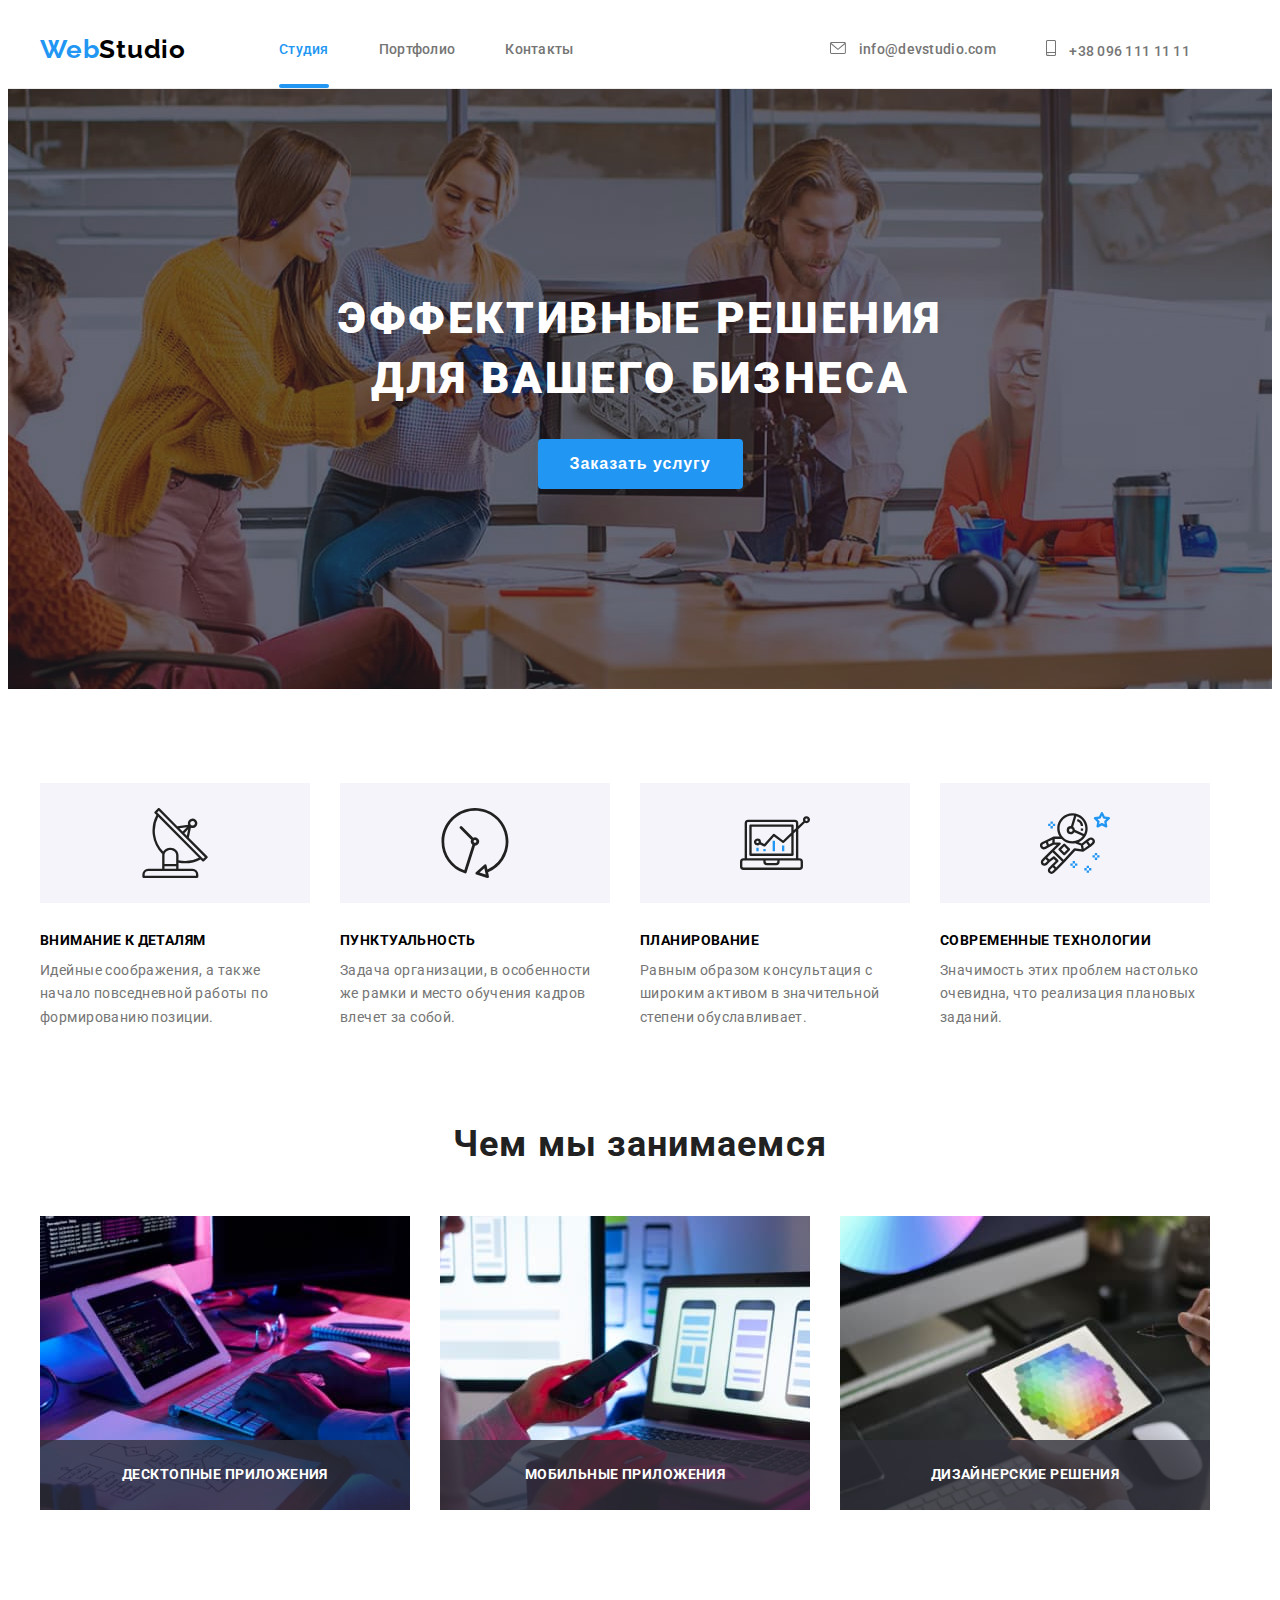
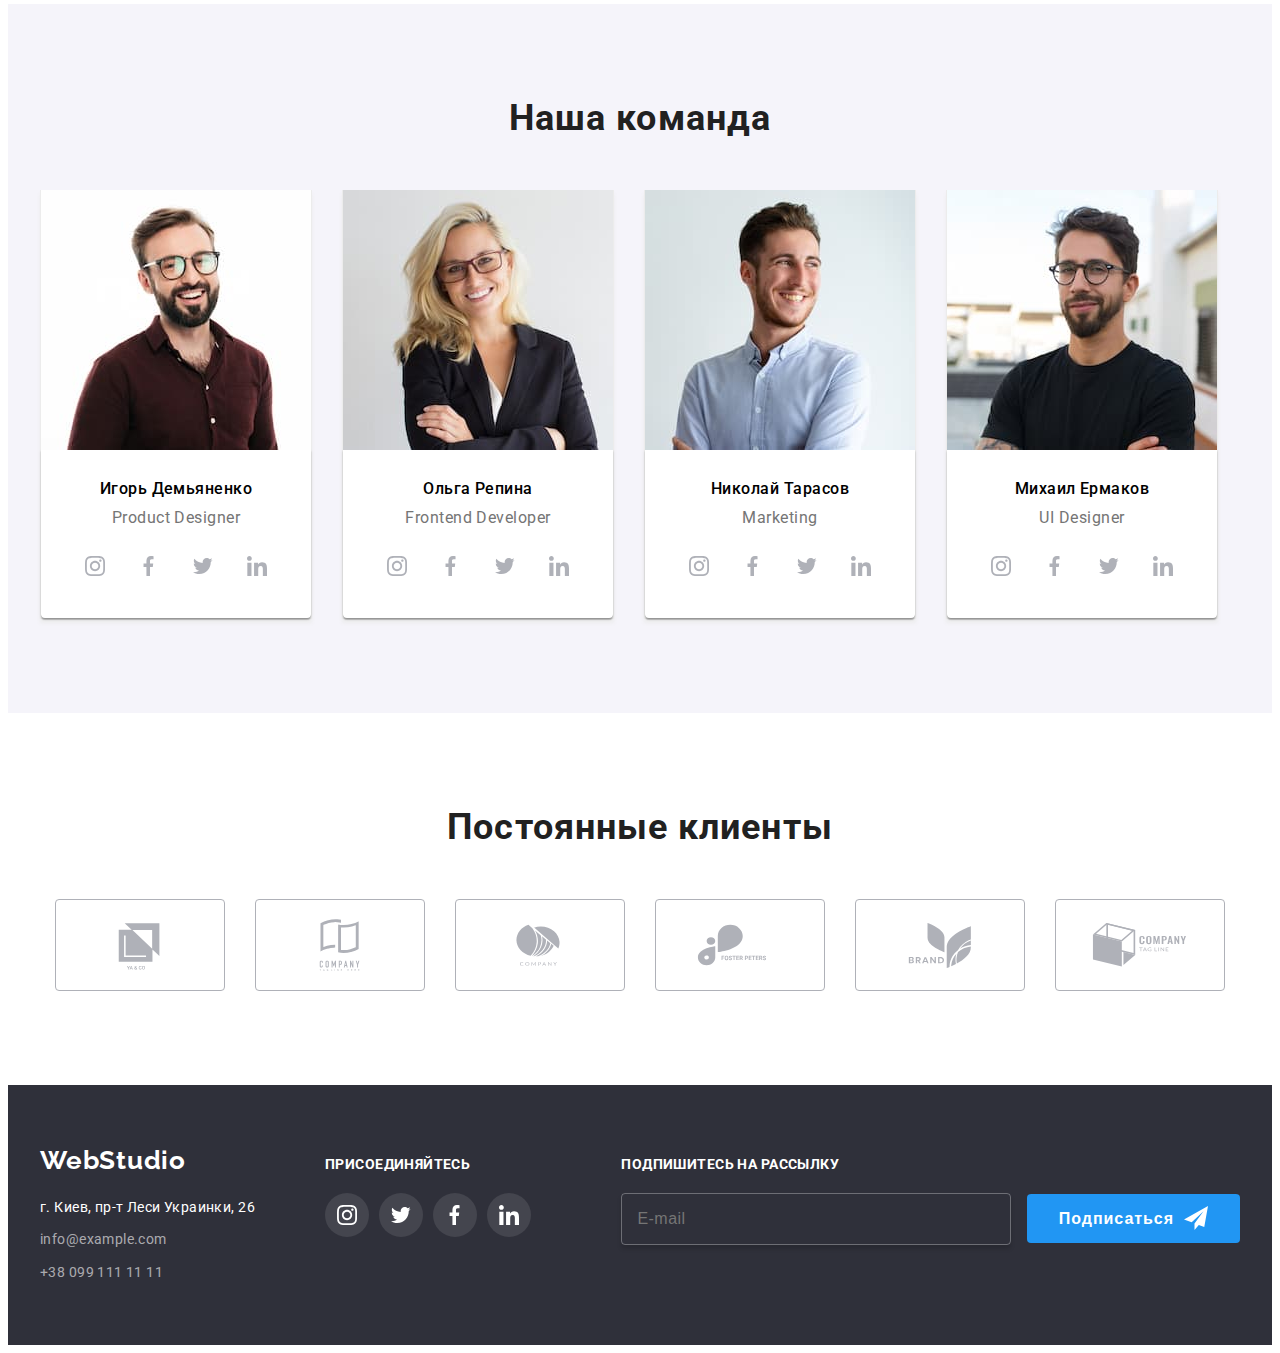
==== commit b615daf9: "save22:49" ====
--- a/index.html
+++ b/index.html
@@ -61,9 +61,9 @@
       </div>
     </header>
     <main>
-      <section class="section-background-color main-container">
+      <section class="hero main-container">
         <div class="container">
-          <h1 class="section-effective-solutions">Эффективные решения для вашего бизнеса</h1>
+          <h1 class="hero-title">Эффективные решения для вашего бизнеса</h1>
           <button type="button" class="button-style" data-modal-open>Заказать услугу</button>
         </div>
       </section>
@@ -71,28 +71,28 @@
       <section class="material-section">
         <div class="container">
           <h2 class="invisible">Основной материал</h2>
-          <ul class="section-main-material list">
-            <li class="list-about icon-antenna">
-              <h3 class="section-name-main-material">Внимание к деталям</h3>
-              <p class="main-material-text">
+          <ul class="card-set list">
+            <li class="material__item icon-antenna">
+              <h3 class="material__title">Внимание к деталям</h3>
+              <p class="material__text">
                 Идейные соображения, а также начало повседневной работы по формированию позиции.
               </p>
             </li>
-            <li class="list-about icon-clock">
-              <h3 class="section-name-main-material">Пунктуальность</h3>
-              <p class="main-material-text">
+            <li class="material__item icon-clock">
+              <h3 class="material__title">Пунктуальность</h3>
+              <p class="material__text">
                 Задача организации, в особенности же рамки и место обучения кадров влечет за собой.
               </p>
             </li>
-            <li class="list-about icon-grafik">
-              <h3 class="section-name-main-material">Планирование</h3>
-              <p class="main-material-text">
+            <li class="material__item icon-grafik">
+              <h3 class="material__title">Планирование</h3>
+              <p class="material__text">
                 Равным образом консультация с широким активом в значительной степени обуславливает.
               </p>
             </li>
-            <li class="list-about icon-cosmic">
-              <h3 class="section-name-main-material">Современные технологии</h3>
-              <p class="main-material-text">
+            <li class="material__item icon-cosmic">
+              <h3 class="material__title">Современные технологии</h3>
+              <p class="material__text">
                 Значимость этих проблем настолько очевидна, что реализация плановых заданий.
               </p>
             </li>
@@ -100,73 +100,73 @@
         </div>
       </section>
       <!------------Секция:Чем мы занимаемся----------->
-      <section class="img-section">
+      <section class="work-section">
         <div class="container">
-          <h2 class="occupation-team-sections">Чем мы занимаемся</h2>
-          <ul class="img-occupation list">
-            <li class="img-material-section">
-              <div class="about-item-wrap">
+          <h2 class="section-title">Чем мы занимаемся</h2>
+          <ul class="work-card list">
+            <li class="work-card__item">
+              <div class="work__wrap">
                 <img src="images/img.jpg" alt="MacBook-work" width="370" height="294" />
-                <p class="about-img-text-section">Десктопные приложения</p>
-              </div>
-            </li>
-            <li class="img-material-section">
-              <div class="about-item-wrap">
+                <p class="work__text">Десктопные приложения</p>
+              </div>
+            </li>
+            <li class="work-card__item">
+              <div class="work__wrap">
                 <img src="./images/box2.jpg" alt="Mobile-app" width="370" height="294" />
-                <p class="about-img-text-section">Мобильные приложения</p>
-              </div>
-            </li>
-            <li class="img-material-section">
-              <div class="about-item-wrap">
+                <p class="work__text">Мобильные приложения</p>
+              </div>
+            </li>
+            <li class="work-card__item">
+              <div class="work__wrap">
                 <img src="./images/box3.jpg" alt="work-on-a-tablet" width="370" height="294" />
-                <p class="about-img-text-section">Дизайнерские решения</p>
+                <p class="work__text">Дизайнерские решения</p>
               </div>
             </li>
           </ul>
         </div>
       </section>
       <!--Секция:Наша команда-->
-      <section class="background-color-team material-section">
+      <section class="team material-section">
         <div class="container">
-          <h2 class="occupation-team-sections">
+          <h2 class="section-title">
             <span class="invisible-title">Наша команда</span>
           </h2>
-          <ul class="team-block-section list">
-            <li class="team-img">
+          <ul class="team-set list">
+            <li class="team__item">
               <img
                 src="./images/IgorDemianenko.jpg"
                 alt="Игорь Демьяненко"
                 width="270"
                 height="260"
               />
-              <div class="team-paddings team-cards-shadow">
-                <h3 class="team-name-section">Игорь Демьяненко</h3>
-                <p class="proffesin-section">Product Designer</p>
-                <ul class="team-social-list list">
-                  <li class="team-social-item">
-                    <a href="" class="team-social-link">
-                      <svg class="team-social-icons" width="20" height="20">
+              <div class="team__img team__cards-shadow">
+                <h3 class="team__title">Игорь Демьяненко</h3>
+                <p class="team__profession">Product Designer</p>
+                <ul class="social list">
+                  <li class="social__item">
+                    <a href="" class="social__link">
+                      <svg class="social__icons" width="20" height="20">
                         <use href="./images/icons.svg#icon-instagram2"></use>
                       </svg>
                     </a>
                   </li>
-                  <li class="team-social-item">
-                    <a href="" class="team-social-link">
-                      <svg class="team-social-icons" width="20" height="20">
+                  <li class="social__item">
+                    <a href="" class="social__link">
+                      <svg class="social__icons" width="20" height="20">
                         <use href="images/icons.svg#icon-twiter"></use>
                       </svg>
                     </a>
                   </li>
-                  <li class="team-social-item">
-                    <a href="" class="team-social-link">
-                      <svg class="team-social-icons" width="20" height="20">
+                  <li class="social__item">
+                    <a href="" class="social__link">
+                      <svg class="social__icons" width="20" height="20">
                         <use href="images/icons.svg#icon-facebook"></use>
                       </svg>
                     </a>
                   </li>
-                  <li class="team-social-item">
-                    <a href="" class="team-social-link">
-                      <svg class="team-social-icons" width="20" height="20">
+                  <li class="social__item">
+                    <a href="" class="social__link">
+                      <svg class="social__icons" width="20" height="20">
                         <use href="images/icons.svg#icon-linkedin"></use>
                       </svg>
                     </a>
@@ -174,36 +174,36 @@
                 </ul>
               </div>
             </li>
-            <li class="team-img">
+            <li class="team__item">
               <img src="./images/OlgaRepina.jpg" alt="Ольга Репина" width="270" height="260" />
-              <div class="team-paddings team-cards-shadow">
-                <h3 class="team-name-section">Ольга Репина</h3>
-                <p class="proffesin-section">Frontend Developer</p>
-                <ul class="team-social-list list">
-                  <li class="team-social-item">
-                    <a href="" class="team-social-link">
-                      <svg class="team-social-icons" width="20" height="20">
+              <div class="team__img team__cards-shadow">
+                <h3 class="team__title">Ольга Репина</h3>
+                <p class="team__profession">Frontend Developer</p>
+                <ul class="social list">
+                  <li class="social__item">
+                    <a href="" class="social__link">
+                      <svg class="social__icons" width="20" height="20">
                         <use href="./images/icons.svg#icon-instagram2"></use>
                       </svg>
                     </a>
                   </li>
-                  <li class="team-social-item">
-                    <a href="" class="team-social-link">
-                      <svg class="team-social-icons" width="20" height="20">
+                  <li class="social__item">
+                    <a href="" class="social__link">
+                      <svg class="social__icons" width="20" height="20">
                         <use href="images/icons.svg#icon-twiter"></use>
                       </svg>
                     </a>
                   </li>
-                  <li class="team-social-item">
-                    <a href="" class="team-social-link">
-                      <svg class="team-social-icons" width="20" height="20">
+                  <li class="social__item">
+                    <a href="" class="social__link">
+                      <svg class="social__icons" width="20" height="20">
                         <use href="images/icons.svg#icon-facebook"></use>
                       </svg>
                     </a>
                   </li>
-                  <li class="team-social-item">
-                    <a href="" class="team-social-link">
-                      <svg class="team-social-icons" width="20" height="20">
+                  <li class="social__item">
+                    <a href="" class="social__link">
+                      <svg class="social__icons" width="20" height="20">
                         <use href="images/icons.svg#icon-linkedin"></use>
                       </svg>
                     </a>
@@ -211,41 +211,41 @@
                 </ul>
               </div>
             </li>
-            <li class="team-img">
+            <li class="team__item">
               <img
                 src="./images/NicolaiTarasov.jpg"
                 alt="Николай Тарасов"
                 width="270"
                 height="260"
               />
-              <div class="team-paddings team-cards-shadow">
-                <h3 class="team-name-section">Николай Тарасов</h3>
-                <p class="proffesin-section">Marketing</p>
-                <ul class="team-social-list list">
-                  <li class="team-social-item">
-                    <a href="" class="team-social-link">
-                      <svg class="team-social-icons" width="20" height="20">
+              <div class="team__img team__cards-shadow">
+                <h3 class="team__title">Николай Тарасов</h3>
+                <p class="team__profession">Marketing</p>
+                <ul class="social list">
+                  <li class="social__item">
+                    <a href="" class="social__link">
+                      <svg class="social__icons" width="20" height="20">
                         <use href="./images/icons.svg#icon-instagram2"></use>
                       </svg>
                     </a>
                   </li>
-                  <li class="team-social-item">
-                    <a href="" class="team-social-link">
-                      <svg class="team-social-icons" width="20" height="20">
+                  <li class="social__item">
+                    <a href="" class="social__link">
+                      <svg class="social__icons" width="20" height="20">
                         <use href="images/icons.svg#icon-twiter"></use>
                       </svg>
                     </a>
                   </li>
-                  <li class="team-social-item">
-                    <a href="" class="team-social-link">
-                      <svg class="team-social-icons" width="20" height="20">
+                  <li class="social__item">
+                    <a href="" class="social__link">
+                      <svg class="social__icons" width="20" height="20">
                         <use href="images/icons.svg#icon-facebook"></use>
                       </svg>
                     </a>
                   </li>
-                  <li class="team-social-item">
-                    <a href="" class="team-social-link">
-                      <svg class="team-social-icons" width="20" height="20">
+                  <li class="social__item">
+                    <a href="" class="social__link">
+                      <svg class="social__icons" width="20" height="20">
                         <use href="images/icons.svg#icon-linkedin"></use>
                       </svg>
                     </a>
@@ -253,36 +253,36 @@
                 </ul>
               </div>
             </li>
-            <li class="team-img">
+            <li class="team__item">
               <img src="./images/Michael.jpg" alt="Михаил Ермаков" width="270" height="260" />
-              <div class="team-paddings team-cards-shadow">
-                <h3 class="team-name-section">Михаил Ермаков</h3>
-                <p class="proffesin-section">UI Designer</p>
-                <ul class="team-social-list list">
-                  <li class="team-social-item">
-                    <a href="" class="team-social-link">
-                      <svg class="team-social-icons" width="20" height="20">
+              <div class="team__img team__cards-shadow">
+                <h3 class="team__title">Михаил Ермаков</h3>
+                <p class="team__profession">UI Designer</p>
+                <ul class="social list">
+                  <li class="social__item">
+                    <a href="" class="social__link">
+                      <svg class="social__icons" width="20" height="20">
                         <use href="./images/icons.svg#icon-instagram2"></use>
                       </svg>
                     </a>
                   </li>
-                  <li class="team-social-item">
-                    <a href="" class="team-social-link">
-                      <svg class="team-social-icons" width="20" height="20">
+                  <li class="social__item">
+                    <a href="" class="social__link">
+                      <svg class="social__icons" width="20" height="20">
                         <use href="images/icons.svg#icon-twiter"></use>
                       </svg>
                     </a>
                   </li>
-                  <li class="team-social-item">
-                    <a href="" class="team-social-link">
-                      <svg class="team-social-icons" width="20" height="20">
+                  <li class="social__item">
+                    <a href="" class="social__link">
+                      <svg class="social__icons" width="20" height="20">
                         <use href="images/icons.svg#icon-facebook"></use>
                       </svg>
                     </a>
                   </li>
-                  <li class="team-social-item">
-                    <a href="" class="team-social-link">
-                      <svg class="team-social-icons" width="20" height="20">
+                  <li class="social__item">
+                    <a href="" class="social__link">
+                      <svg class="social__icons" width="20" height="20">
                         <use href="images/icons.svg#icon-linkedin"></use>
                       </svg>
                     </a>
--- a/css/main.min.css
+++ b/css/main.min.css
@@ -1,2 +1,2 @@
-:root{--main-text-color: #757575;--main-batton-address-color: #ffffff;--accent-color: #2196f3;--portfolio-main-color: #212121;--webstudio-text-color: #000000;--background-text-button-color: #f5f4fa;--footer-main-background-color: #2f303a;--var-main-color: #e5e5e5}p,h1,h2,h3,h4{margin:0}ul{margin:0;padding-left:0}button{cursor:pointer}img{display:block}.img-occupation{display:flex;max-width:100%;height:auto}.checkbox{position:absolute;clip:rect(0 0 0 0);width:1px;height:1px;margin:-1px}body{font-family:"Roboto", sans-serif;font-size:14px;font-weight:normal;letter-spacing:0.03em;background-color:var(--main-batton-address-color)}footer{background-color:var(--footer-main-background-color)}.list{list-style:none}.invisible{display:none}.portfolio-list{display:flex;justify-content:center;flex-wrap:wrap}.portfolio-image{width:calc((100% - 60px) / 3);margin-right:30px;margin-bottom:30px}.container{width:1200px;padding-left:15px;padding-right:15px;margin:0 auto}.logo{font-family:Raleway, sans-serif;font-size:26px;font-weight:700;line-height:1.19;letter-spacing:.03em;text-decoration:none;color:var(--webstudio-text-color);margin-top:24px;margin-bottom:25px;display:flex}.logo-header{color:var(--accent-color);text-decoration:none}.footer-menu{display:inline-block}.studio-footer{font-family:Raleway;font-size:26px;font-weight:700;line-height:1.17;letter-spacing:.03em;color:var(--main-batton-address-color);text-decoration:none;margin-bottom:20px}.footer-menu-logo{display:block}.section-clients-title{font-family:Roboto;font-size:36px;font-weight:700;line-height:1.16;letter-spacing:.03em;font-style:normal;color:var(--portfolio-main-color);text-decoration:none;text-align:center;margin-bottom:50px}.occupation-team-sections{font-size:36px;font-weight:700;line-height:1.16;letter-spacing:.03em;text-align:center;color:var(--portfolio-main-color);margin-bottom:50px}.material-section{padding-top:94px;padding-bottom:94px}.button-style{display:inline-block;font-size:16px;font-weight:700;line-height:1.87;letter-spacing:.06em;background-color:var(--accent-color);border-radius:4px;cursor:pointer;color:var(--main-batton-address-color);text-align:center;border:none;padding-top:10px;padding-bottom:10px;padding-left:32px;padding-right:32px;transition-property:color, background-color;transition-duration:250ms;transition-timing-function:cubic-bezier(0.4, 0, 0.2, 1)}.button-style:hover,.button-style :focus{background-color:#188ce8}.team-social-list{display:flex;justify-content:center}.team-social-item+.team-social-item{margin-left:10px}.team-social-link{width:44px;height:44px;background-color:#ffffff;display:flex;border-radius:50%;justify-content:center;align-content:center;margin-top:16px;transition-property:color, background-color;transition-duration:250ms;transition-timing-function:cubic-bezier(0.4, 0, 0.2, 1)}.team-social-link:hover,.team-social-link :focus{background-color:#2196f3}.team-social-icons{fill:#afb1b8;content:"";background-repeat:no-repeat;margin-top:12px;cursor:pointer;transition-property:color, background-color;transition-duration:250ms;transition-timing-function:cubic-bezier(0.4, 0, 0.2, 1)}.team-social-link:hover .team-social-icons,.team-social-link:focus .team-social-icons{fill:#ffffff}.backdrop{background-color:rgba(0,0,0,0.2);position:fixed;top:0;width:100vw;height:100vh;transition:opacity 500ms, visibility 500ms}.modal{position:absolute;padding:40px;top:50%;left:50%;background-color:var(--main-batton-address-color);box-shadow:0px 1px 3px rgba(0,0,0,0.12),0px 1px 1px rgba(0,0,0,0.14),0px 2px 1px rgba(0,0,0,0.2);border-radius:4px;transform:translate(-50%, -50%) scale(1)}.modal-close{position:absolute;top:8px;right:8px;padding:0;display:flex;justify-content:center;align-items:center;width:30px;height:30px;background-color:var(--main-batton-address-color);border:1px solid rgba(0,0,0,0.1);border-radius:50%}.close-icon-modal{transition:250ms cubic-bezier(0.4, 0, 0.2, 1)}.close-icon-modal:hover{color:var(--accent-color)}.modal-close:hover .close-icon-modal,.modal-close:focus .close-icon-modal{fill:currentColor}.is-hidden{opacity:0;pointer-events:none;visibility:hidden}.modal-title{font-size:20px;font-weight:700;line-height:1.15;letter-spacing:.03;text-align:center;margin-bottom:12px;color:var(--portfolio-main-color)}.form .button-style{display:flex;margin-left:auto;margin-right:auto}.form-field{position:relative}.input-text{display:block;margin-bottom:4px;margin-top:10px;font-size:12px;line-height:1.16;letter-spacing:0.01em;color:var(--main-text-color)}.name-margin{margin-top:0px}.form-input{width:100%;height:40px;border:1px solid rgba(33,33,33,0.2);border-radius:4px;outline:none;padding:11px 12px 11px 42px;transition:250ms cubic-bezier(0.4, 0, 0.2, 1)}.form-input:hover,.form-input :focus,+.form-input.modal-icon:hover,.form-input :focus{fill:var(--accent-color)}.form-text{display:block;padding:12px 16px;margin-bottom:20px;border:1px solid rgba(33,33,33,0.2);border-radius:4px;color:rgba(117,117,117,0.5);width:100%;height:120px;font-size:12px;line-height:1.16;letter-spacing:0.01em;resize:none;outline:none;transition:250ms cubic-bezier(0.4, 0, 0.2, 1)}.form-input:hover .form-text,.form-input:focus .form-text{border-color:var(--accent-color)}.form-text::placeholder{color:rgba(117,117,117,0.5)}.modal-icon{display:inline-block;top:50%;left:12px;position:absolute;fill:var(--portfolio-main-color);transition:250ms cubic-bezier(0.4, 0, 0.2, 1)}.conditions{margin-bottom:30px}.conditions-link{color:var(--accent-color)}.input-checkbox{display:flex;align-items:center;justify-content:center}.checkbox-icon{display:inline-block;width:16px;height:15px;margin-right:8px;border:solid 2px #212121;border-radius:2px;transition:250ms cubic-bezier(0.4, 0, 0.2, 1);cursor:pointer}.checkbox:hover+.checkbox-icon,.checkbox:focus+.checkbox-icon{border:solid 2px #2196f3}.checkbox:checked+.checkbox-icon{border-color:var(--accent-color);background-color:var(--accent-color);background-image:url(../images/chek_form.svg);background-size:contain;background-origin:border-box}.footer-con-item:not(:last-child){margin-right:70px}.footer-con-item:last-child{margin-left:auto}.input-footer{height:50px;min-width:358px;padding:0 15px;margin-right:12px;outline:none;font-size:16px;line-height:1.25;letter-spacing:0.03em;color:var(--main-batton-address-color);background-color:inherit;border:1px solid rgba(255,255,255,0.3);transition:250ms cubic-bezier(0.4, 0, 0.2, 1);border-radius:4px;box-shadow:0px 4px 4px rgba(0,0,0,0.15)}.input-footer:hover,.input-footer :focus{border-color:var(--accent-color)}.btn-send{display:inline-flex;align-items:center}.icon-send-btn{margin-left:10px}.section-background-color{background-color:var(--footer-main-background-color);background-image:linear-gradient(rgba(47,48,58,0.4), rgba(47,48,58,0.4)),url(../images/hero.img.jpg);background-repeat:no-repeat;background-position:center;background-size:cover;max-width:1600px;margin-right:auto;margin-left:auto}.section-effective-solutions{font-size:44px;font-weight:900;line-height:1.36;letter-spacing:.06em;text-align:center;text-transform:uppercase;color:var(--main-batton-address-color);width:696px;margin-right:auto;margin-left:auto;margin-bottom:30px;display:block}.main-container{text-align:center;padding-top:200px;padding-bottom:200px}.button-list-item{display:flex;justify-content:center;margin-bottom:50px;list-style:none}.button-setting{display:list-item;margin-right:8px;list-style:none}.main-name-section{display:list-item;font-family:inherit;font-style:Medium;font-size:16px;font-weight:500;line-height:1.62;letter-spacing:.03;text-align:center;color:var(--portfolio-main-color);text-decoration:none;cursor:pointer;border:none;border-radius:4px;padding:6px 20px;background:var(--background-text-button-color);transition-property:color, background-color;transition-duration:250ms;transition-timing-function:cubic-bezier(0.4, 0, 0.2, 1)}.main-name-section:hover,.main-name-section :focus{background-color:#188ce8;color:var(--main-batton-address-color);cursor:pointer;box-shadow:0px 4px 4px rgba(0,0,0,0.25)}.button-list-item .button-setting:last-child{margin-right:0px}.header-container{display:flex;align-items:center}.header_nav{display:flex;align-items:center}.header{height:80px;border-bottom-style:solid;border-bottom-color:#ececec;border-width:1px}.site-list__link{font-weight:500;line-height:16px;letter-spacing:0.02em;text-decoration:none;color:var(--portfolio-main-color);display:block;transition-property:color, background-color;transition-duration:250ms;transition-timing-function:cubic-bezier(0.4, 0, 0.2, 1)}.site-list__link:hover,.site-list__link :focus{color:var(--accent-color)}.portfolio-text-color{color:var(--accent-color)}.current{color:var(--accent-color);position:relative}.current::after{content:'';width:100%;height:4px;border-radius:2px;position:absolute;left:0;background-color:var(--accent-color);bottom:-30px}.current-portfolio{position:relative}.current-portfolio::after{content:'';width:100%;height:4px;border-radius:2px;position:absolute;left:0;background-color:var(--accent-color);bottom:-34px}.border-header{border-bottom:1px solid #ececec}.site-list{font-size:14px;font-weight:500;line-height:1.14;letter-spacing:.02em;color:#212121;text-decoration:none;display:flex;list-style:none;margin-left:93px;margin-bottom:32px;margin-top:32px}.site-list .site-list__link{margin-right:50px}.site-list .site-list__link :not(:last-child){margin-right:50px}.logo-header{color:var(--accent-color)}.site-list__logo-color{color:var(--accent-color)}.contact-list{list-style:none;display:flex;align-items:center;margin-top:32px;margin-bottom:32px;margin-left:auto}.contact-list .site-list__link{margin-right:50px}.contact-list .site-list__link :not(:last-child){margin-right:50px}.site-list__link{font-size:14px;font-weight:500;line-height:1.14;letter-spacing:.02em;text-decoration:none;color:var(--main-text-color);transition-property:color, background-color;transition-duration:250ms;transition-timing-function:cubic-bezier(0.4, 0, 0.2, 1)}.site-list__link:hover,.site-list__link :focus{fill:var(--accent-color);color:var(--accent-color)}.contact-list__icon{margin-right:10px;align-items:center}.contact-list__list{display:flex;align-items:center}.icons-header{fill:currentColor}.icon-malito{fill:solid #757575}.section-main-material{display:flex}.section-name-main-material{font-size:14px;font-weight:700;line-height:1.14;letter-spacing:.03em;text-transform:uppercase;color:var(--main-name-text-color);margin-bottom:10px;text-transform:uppercase;padding:0px}.main-material-text{line-height:1.71;font-style:Regular;color:var(--main-text-color);padding:0px;margin:0px}.list-about{width:270px}.list-about::before{display:block;height:120px;content:'';background-color:var(--background-text-button-color);background-repeat:no-repeat;background-position:center;margin-bottom:30px}.list-about:not(:last-child){margin-right:30px}.icon-antenna::before{background-image:url(/images/antenna.svg)}.icon-clock::before{background-image:url(/images/clock.svg)}.icon-grafik::before{background-image:url(/images/diagram1.svg)}.icon-cosmic::before{background-image:url(/images/astronaut.svg)}.img-occupation{display:flex;max-width:100%;height:auto}.img-section{padding-top:0px;padding-bottom:94px}.img-material-section{display:block;margin-right:30px}.img-occupation .img-material-section:last-child{margin-right:0px}.img-occupation{flex-wrap:nowrap}.about-item-wrap{display:block;position:relative}.about-img-text-section{font-family:'Roboto';font-size:14px;font-weight:700;line-height:1.14;letter-spacing:.03em;text-align:center;text-transform:uppercase;position:absolute;left:0;bottom:0;background-color:rgba(47,48,58,0.8);color:var(--main-batton-address-color);padding:27px 0;width:100%;transition-property:color, background-color;transition-duration:250ms;transition-timing-function:cubic-bezier(0.4, 0, 0.2, 1)}.background-color-team{background-color:var(--background-text-button-color)}.team-block-section{display:flex}.team-paddings{padding-top:30px;padding-bottom:30px}.team-cards-shadow{box-shadow:0px 1px 3px rgba(0,0,0,0.12),0px 1px 1px rgba(0,0,0,0.14),0px 2px 1px rgba(0,0,0,0.2);border-radius:0px 0px 4px 4px}.team-img{display:block;margin-right:30px;border-left:1px solid #ececec;border-right:1px solid #ececec;border-bottom:1px solid #ececec;box-shadow:0 4px 4px 0 #ececec;background-color:#ffffff}.team-block-section .team-img:last-child{margin-right:0px}.team-name-section{font-size:16px;font-weight:500;line-height:1.18;letter-spacing:.03em;text-align:center;color:var(--main-name-text-color);margin-bottom:10px}.proffesin-section{font-size:16px;font-weight:400;line-height:1.18;letter-spacing:.03em;text-align:center;color:var(--main-text-color)}.clients-item{width:170px;height:92px;left:615px;top:2493px;border:1px solid #afb1b8;box-sizing:border-box;border-radius:4px;margin-right:30px;transition-property:color, background-color;transition-duration:250ms;transition-timing-function:cubic-bezier(0.4, 0, 0.2, 1)}.clients-item:hover,.clients-item:focus{border-color:var(--accent-color)}.clients-item:last-child{margin-right:0px}.icon-clients{transition-property:color, background-color;transition-duration:250ms;transition-timing-function:cubic-bezier(0.4, 0, 0.2, 1)}.clients-item:hover .icon-clients,.clients-item:focus .icon-clients{fill:var(--accent-color)}.client-list{display:flex;justify-content:center}.clients-link{width:106px;height:60px;display:flex;justify-content:center;align-content:center;margin:16px auto 16px auto;fill:#afb1b8}.portfolio-name-content{font-size:18px;font-weight:700;line-height:2;letter-spacing:.06em;color:var(--portfolio-main-color);text-decoration:none;margin-bottom:4px}.portfolio-image:nth-child(3n){margin-right:0px}.portfolio-image:nth-last-child(-n+3){margin-bottom:0px}.portfolio-content-size{padding-top:20px;padding-bottom:20px;padding-left:24px;padding-right:24px;border-bottom:1px solid #ececec;border-left:1px solid #ececec;border-right:1px solid #ececec;border-top-style:none}.item-discription-box{position:relative;overflow:hidden}.portfolio-item-discription{position:absolute;height:100%;top:0;left:0;display:flex;align-items:center;padding:63px 24px;font-size:18px;line-height:1.55;color:var(--main-batton-address-color);background-color:rgba(33,150,243,0.9);transition-property:transform;transition-duration:250ms;transform:translateY(101%);transition-timing-function:cubic-bezier(0.4, 0, 0.2, 1)}.list-text-decor:hover .portfolio-item-discription,.list-text-decor:focus .portfolio-item-discription{transform:translateY(0)}.list-text-decor{text-decoration:none;display:block;transition-property:color, background-color;transition-duration:250ms;transition-timing-function:cubic-bezier(0.4, 0, 0.2, 1)}.list-text-decor:hover,.list-text-decor :focus{box-shadow:0px 1px 1px rgba(0,0,0,0.12),0px 4px 4px rgba(0,0,0,0.06),1px 4px 6px rgba(0,0,0,0.16)}.portfolio-text-section{font-size:16px;line-height:1.87;color:var(--main-text-color);text-decoration:none}.footer-paddings{padding-bottom:60px;padding-top:60px}.footer-section-li:not(:last-child){margin-bottom:9px}.addres--footer-margin{margin-top:20px}.footer-li-addres-section{margin-bottom:9px}.footer-contact-section,.footer-tell-section{font-style:normal;line-height:1.71;color:rgba(255,255,255,0.6);text-decoration:none;transition-property:color, background-color;transition-duration:250ms;transition-timing-function:cubic-bezier(0.4, 0, 0.2, 1)}.footer-contact-section:hover,.footer-contact-section :focus,.footer-tell-section:hover,.footer-tell-section :focus{color:var(--accent-color)}.footer-address-section{font-style:normal;text-decoration:none;line-height:24px;color:var(--main-batton-address-color);transition-property:color, background-color;transition-duration:250ms;transition-timing-function:cubic-bezier(0.4, 0, 0.2, 1)}.footer-address-section:hover,.footer-address-section :focus{color:var(--accent-color)}.all-footer-menu{display:flex;align-items:baseline}.right-footer-container{margin-left:70px}.right-footer-title{font-family:'Roboto', sans-serif;font-size:14px;font-weight:700;line-height:1.14;letter-spacing:.03em;color:var(--main-batton-address-color);text-align:left;text-transform:uppercase;margin-bottom:20px;display:block}.right-footer-list{display:flex;justify-content:center;align-items:center}.right-footer-item{justify-content:baseline;margin-right:10px}.right-footer-link{width:44px;height:44px;background-color:#44454e;display:flex;border-radius:50%;justify-content:center;align-content:center;transition-property:color, background-color;transition-duration:250ms;transition-timing-function:cubic-bezier(0.4, 0, 0.2, 1)}.right-footer-link:hover,.right-footer-link :focus{background-color:var(--accent-color)}.right-footer-item:last-child{margin-right:0px}.right-footer-icons{fill:#ffffff;margin-top:12px;cursor:pointer}.footer-menu{display:block;padding-top:60px;padding-bottom:60px}.foter-addres-list{padding-top:20px}.footer-border{border-style:solid 1px #000000;box-shadow:0 4px 4px 0 #000000}
+:root{--main-text-color: #757575;--main-batton-address-color: #ffffff;--accent-color: #2196f3;--portfolio-main-color: #212121;--webstudio-text-color: #000000;--background-text-button-color: #f5f4fa;--footer-main-background-color: #2f303a;--var-main-color: #e5e5e5}p,h1,h2,h3,h4{margin:0}ul{margin:0;padding-left:0}button{cursor:pointer}img{display:block}.img-occupation{display:flex;max-width:100%;height:auto}.checkbox{position:absolute;clip:rect(0 0 0 0);width:1px;height:1px;margin:-1px}body{font-family:"Roboto", sans-serif;font-size:14px;font-weight:normal;letter-spacing:0.03em;background-color:var(--main-batton-address-color)}footer{background-color:var(--footer-main-background-color)}.list{list-style:none}.invisible{display:none}.portfolio-list{display:flex;justify-content:center;flex-wrap:wrap}.portfolio-image{width:calc((100% - 60px) / 3);margin-right:30px;margin-bottom:30px}.container{width:1200px;padding-left:15px;padding-right:15px;margin:0 auto}.logo{font-family:Raleway, sans-serif;font-size:26px;font-weight:700;line-height:1.19;letter-spacing:.03em;text-decoration:none;color:var(--webstudio-text-color);margin-top:24px;margin-bottom:25px;display:flex}.logo-header{color:var(--accent-color);text-decoration:none}.footer-menu{display:inline-block}.studio-footer{font-family:Raleway;font-size:26px;font-weight:700;line-height:1.17;letter-spacing:.03em;color:var(--main-batton-address-color);text-decoration:none;margin-bottom:20px}.footer-menu-logo{display:block}.section-clients-title{font-family:Roboto;font-size:36px;font-weight:700;line-height:1.16;letter-spacing:.03em;font-style:normal;color:var(--portfolio-main-color);text-decoration:none;text-align:center;margin-bottom:50px}.section-title{font-size:36px;font-weight:700;line-height:1.16;letter-spacing:.03em;text-align:center;color:var(--portfolio-main-color);margin-bottom:50px}.material-section{padding-top:94px;padding-bottom:94px}.button-style{display:inline-block;font-size:16px;font-weight:700;line-height:1.87;letter-spacing:.06em;background-color:var(--accent-color);border-radius:4px;cursor:pointer;color:var(--main-batton-address-color);text-align:center;border:none;padding-top:10px;padding-bottom:10px;padding-left:32px;padding-right:32px;transition-property:color, background-color;transition-duration:250ms;transition-timing-function:cubic-bezier(0.4, 0, 0.2, 1)}.button-style:hover,.button-style :focus{background-color:#188ce8}.social{display:flex;justify-content:center}.social__item+.social__item{margin-left:10px}.social__link{width:44px;height:44px;background-color:#ffffff;display:flex;border-radius:50%;justify-content:center;align-content:center;margin-top:16px;transition-property:color, background-color;transition-duration:250ms;transition-timing-function:cubic-bezier(0.4, 0, 0.2, 1)}.social__link:hover,.social__link :focus{background-color:#2196f3}.social__icons{fill:#afb1b8;content:'';background-repeat:no-repeat;margin-top:12px;cursor:pointer;transition-property:color, background-color;transition-duration:250ms;transition-timing-function:cubic-bezier(0.4, 0, 0.2, 1)}.social__link:hover .social__icons,.social__link:focus .social__icons{fill:#ffffff}.backdrop{background-color:rgba(0,0,0,0.2);position:fixed;top:0;width:100vw;height:100vh;transition:opacity 500ms, visibility 500ms}.modal{position:absolute;padding:40px;top:50%;left:50%;background-color:var(--main-batton-address-color);box-shadow:0px 1px 3px rgba(0,0,0,0.12),0px 1px 1px rgba(0,0,0,0.14),0px 2px 1px rgba(0,0,0,0.2);border-radius:4px;transform:translate(-50%, -50%) scale(1)}.modal-close{position:absolute;top:8px;right:8px;padding:0;display:flex;justify-content:center;align-items:center;width:30px;height:30px;background-color:var(--main-batton-address-color);border:1px solid rgba(0,0,0,0.1);border-radius:50%}.close-icon-modal{transition:250ms cubic-bezier(0.4, 0, 0.2, 1)}.close-icon-modal:hover{color:var(--accent-color)}.modal-close:hover .close-icon-modal,.modal-close:focus .close-icon-modal{fill:currentColor}.is-hidden{opacity:0;pointer-events:none;visibility:hidden}.modal-title{font-size:20px;font-weight:700;line-height:1.15;letter-spacing:.03;text-align:center;margin-bottom:12px;color:var(--portfolio-main-color)}.form .button-style{display:flex;margin-left:auto;margin-right:auto}.form-field{position:relative}.input-text{display:block;margin-bottom:4px;margin-top:10px;font-size:12px;line-height:1.16;letter-spacing:0.01em;color:var(--main-text-color)}.name-margin{margin-top:0px}.form-input{width:100%;height:40px;border:1px solid rgba(33,33,33,0.2);border-radius:4px;outline:none;padding:11px 12px 11px 42px;transition:250ms cubic-bezier(0.4, 0, 0.2, 1)}.form-input:hover,.form-input :focus,+.form-input.modal-icon:hover,.form-input :focus{fill:var(--accent-color)}.form-text{display:block;padding:12px 16px;margin-bottom:20px;border:1px solid rgba(33,33,33,0.2);border-radius:4px;color:rgba(117,117,117,0.5);width:100%;height:120px;font-size:12px;line-height:1.16;letter-spacing:0.01em;resize:none;outline:none;transition:250ms cubic-bezier(0.4, 0, 0.2, 1)}.form-input:hover .form-text,.form-input:focus .form-text{border-color:var(--accent-color)}.form-text::placeholder{color:rgba(117,117,117,0.5)}.modal-icon{display:inline-block;top:50%;left:12px;position:absolute;fill:var(--portfolio-main-color);transition:250ms cubic-bezier(0.4, 0, 0.2, 1)}.conditions{margin-bottom:30px}.conditions-link{color:var(--accent-color)}.input-checkbox{display:flex;align-items:center;justify-content:center}.checkbox-icon{display:inline-block;width:16px;height:15px;margin-right:8px;border:solid 2px #212121;border-radius:2px;transition:250ms cubic-bezier(0.4, 0, 0.2, 1);cursor:pointer}.checkbox:hover+.checkbox-icon,.checkbox:focus+.checkbox-icon{border:solid 2px #2196f3}.checkbox:checked+.checkbox-icon{border-color:var(--accent-color);background-color:var(--accent-color);background-image:url(../images/chek_form.svg);background-size:contain;background-origin:border-box}.footer-con-item:not(:last-child){margin-right:70px}.footer-con-item:last-child{margin-left:auto}.input-footer{height:50px;min-width:358px;padding:0 15px;margin-right:12px;outline:none;font-size:16px;line-height:1.25;letter-spacing:0.03em;color:var(--main-batton-address-color);background-color:inherit;border:1px solid rgba(255,255,255,0.3);transition:250ms cubic-bezier(0.4, 0, 0.2, 1);border-radius:4px;box-shadow:0px 4px 4px rgba(0,0,0,0.15)}.input-footer:hover,.input-footer :focus{border-color:var(--accent-color)}.btn-send{display:inline-flex;align-items:center}.icon-send-btn{margin-left:10px}.header-container{display:flex;align-items:center}.header_nav{display:flex;align-items:center}.header{height:80px;border-bottom-style:solid;border-bottom-color:#ececec;border-width:1px}.site-list__link{font-weight:500;line-height:16px;letter-spacing:0.02em;text-decoration:none;color:var(--portfolio-main-color);display:block;transition-property:color, background-color;transition-duration:250ms;transition-timing-function:cubic-bezier(0.4, 0, 0.2, 1)}.site-list__link:hover,.site-list__link :focus{color:var(--accent-color)}.portfolio-text-color{color:var(--accent-color)}.current{color:var(--accent-color);position:relative}.current::after{content:'';width:100%;height:4px;border-radius:2px;position:absolute;left:0;background-color:var(--accent-color);bottom:-30px}.current-portfolio{position:relative}.current-portfolio::after{content:'';width:100%;height:4px;border-radius:2px;position:absolute;left:0;background-color:var(--accent-color);bottom:-34px}.border-header{border-bottom:1px solid #ececec}.site-list{font-size:14px;font-weight:500;line-height:1.14;letter-spacing:.02em;color:#212121;text-decoration:none;display:flex;list-style:none;margin-left:93px;margin-bottom:32px;margin-top:32px}.site-list .site-list__link{margin-right:50px}.site-list .site-list__link :not(:last-child){margin-right:50px}.logo-header{color:var(--accent-color)}.site-list__logo-color{color:var(--accent-color)}.contact-list{list-style:none;display:flex;align-items:center;margin-top:32px;margin-bottom:32px;margin-left:auto}.contact-list .site-list__link{margin-right:50px}.contact-list .site-list__link :not(:last-child){margin-right:50px}.site-list__link{font-size:14px;font-weight:500;line-height:1.14;letter-spacing:.02em;text-decoration:none;color:var(--main-text-color);transition-property:color, background-color;transition-duration:250ms;transition-timing-function:cubic-bezier(0.4, 0, 0.2, 1)}.site-list__link:hover,.site-list__link :focus{fill:var(--accent-color);color:var(--accent-color)}.contact-list__icon{margin-right:10px;align-items:center}.contact-list__list{display:flex;align-items:center}.icons-header{fill:currentColor}.icon-malito{fill:solid #757575}.hero{background-color:var(--footer-main-background-color);background-image:linear-gradient(rgba(47,48,58,0.4), rgba(47,48,58,0.4)),url(../images/hero.img.jpg);background-repeat:no-repeat;background-position:center;background-size:cover;max-width:1600px;margin-right:auto;margin-left:auto}.hero-title{font-size:44px;font-weight:900;line-height:1.36;letter-spacing:.06em;text-align:center;text-transform:uppercase;color:var(--main-batton-address-color);width:696px;margin-right:auto;margin-left:auto;margin-bottom:30px;display:block}.main-container{text-align:center;padding-top:200px;padding-bottom:200px}.button-list-item{display:flex;justify-content:center;margin-bottom:50px;list-style:none}.button-setting{display:list-item;margin-right:8px;list-style:none}.main-name-section{display:list-item;font-family:inherit;font-style:Medium;font-size:16px;font-weight:500;line-height:1.62;letter-spacing:.03;text-align:center;color:var(--portfolio-main-color);text-decoration:none;cursor:pointer;border:none;border-radius:4px;padding:6px 20px;background:var(--background-text-button-color);transition-property:color, background-color;transition-duration:250ms;transition-timing-function:cubic-bezier(0.4, 0, 0.2, 1)}.main-name-section:hover,.main-name-section :focus{background-color:#188ce8;color:var(--main-batton-address-color);cursor:pointer;box-shadow:0px 4px 4px rgba(0,0,0,0.25)}.button-list-item .button-setting:last-child{margin-right:0px}.card-set{display:flex}.material__title{font-size:14px;font-weight:700;line-height:1.14;letter-spacing:.03em;text-transform:uppercase;color:var(--main-name-text-color);margin-bottom:10px;text-transform:uppercase;padding:0px}.material__text{line-height:1.71;font-style:Regular;color:var(--main-text-color);padding:0px;margin:0px}.material__item{width:270px}.material__item::before{display:block;height:120px;content:'';background-color:var(--background-text-button-color);background-repeat:no-repeat;background-position:center;margin-bottom:30px}.material__item:not(:last-of-type){margin-right:30px}.icon-antenna::before{background-image:url(/images/antenna.svg)}.icon-clock::before{background-image:url(/images/clock.svg)}.icon-grafik::before{background-image:url(/images/diagram1.svg)}.icon-cosmic::before{background-image:url(/images/astronaut.svg)}.work-card{display:flex;max-width:100%;height:auto;flex-wrap:nowrap}.work-section{padding-top:0px;padding-bottom:94px}.work-card__item{display:block;margin-right:30px}.work-card .work-card__item:last-child{margin-right:0px}.work__wrap{display:block;position:relative}.work__text{font-family:'Roboto';font-size:14px;font-weight:700;line-height:1.14;letter-spacing:.03em;text-align:center;text-transform:uppercase;position:absolute;left:0;bottom:0;background-color:rgba(47,48,58,0.8);color:var(--main-batton-address-color);padding:27px 0;width:100%;transition-property:color, background-color;transition-duration:250ms;transition-timing-function:cubic-bezier(0.4, 0, 0.2, 1)}.team{background-color:var(--background-text-button-color)}.team__img{padding-top:30px;padding-bottom:30px}.team__cards-shadow{box-shadow:0px 1px 3px rgba(0,0,0,0.12),0px 1px 1px rgba(0,0,0,0.14),0px 2px 1px rgba(0,0,0,0.2);border-radius:0px 0px 4px 4px}.team__item{display:block;margin-right:30px;border-left:1px solid #ececec;border-right:1px solid #ececec;border-bottom:1px solid #ececec;box-shadow:0 4px 4px 0 #ececec;background-color:#ffffff;height:428px}.team-set{display:flex}.team-set .team__item:last-of-type{margin-right:0px}.team__title{font-size:16px;font-weight:500;line-height:1.18;letter-spacing:.03em;text-align:center;color:var(--main-name-text-color);margin-bottom:10px}.team__profession{font-size:16px;font-weight:400;line-height:1.18;letter-spacing:.03em;text-align:center;color:var(--main-text-color)}.clients-item{width:170px;height:92px;left:615px;top:2493px;border:1px solid #afb1b8;box-sizing:border-box;border-radius:4px;margin-right:30px;transition-property:color, background-color;transition-duration:250ms;transition-timing-function:cubic-bezier(0.4, 0, 0.2, 1)}.clients-item:hover,.clients-item:focus{border-color:var(--accent-color)}.clients-item:last-child{margin-right:0px}.icon-clients{transition-property:color, background-color;transition-duration:250ms;transition-timing-function:cubic-bezier(0.4, 0, 0.2, 1)}.clients-item:hover .icon-clients,.clients-item:focus .icon-clients{fill:var(--accent-color)}.client-list{display:flex;justify-content:center}.clients-link{width:106px;height:60px;display:flex;justify-content:center;align-content:center;margin:16px auto 16px auto;fill:#afb1b8}.portfolio-name-content{font-size:18px;font-weight:700;line-height:2;letter-spacing:.06em;color:var(--portfolio-main-color);text-decoration:none;margin-bottom:4px}.portfolio-image:nth-child(3n){margin-right:0px}.portfolio-image:nth-last-child(-n+3){margin-bottom:0px}.portfolio-content-size{padding-top:20px;padding-bottom:20px;padding-left:24px;padding-right:24px;border-bottom:1px solid #ececec;border-left:1px solid #ececec;border-right:1px solid #ececec;border-top-style:none}.item-discription-box{position:relative;overflow:hidden}.portfolio-item-discription{position:absolute;height:100%;top:0;left:0;display:flex;align-items:center;padding:63px 24px;font-size:18px;line-height:1.55;color:var(--main-batton-address-color);background-color:rgba(33,150,243,0.9);transition-property:transform;transition-duration:250ms;transform:translateY(101%);transition-timing-function:cubic-bezier(0.4, 0, 0.2, 1)}.list-text-decor:hover .portfolio-item-discription,.list-text-decor:focus .portfolio-item-discription{transform:translateY(0)}.list-text-decor{text-decoration:none;display:block;transition-property:color, background-color;transition-duration:250ms;transition-timing-function:cubic-bezier(0.4, 0, 0.2, 1)}.list-text-decor:hover,.list-text-decor :focus{box-shadow:0px 1px 1px rgba(0,0,0,0.12),0px 4px 4px rgba(0,0,0,0.06),1px 4px 6px rgba(0,0,0,0.16)}.portfolio-text-section{font-size:16px;line-height:1.87;color:var(--main-text-color);text-decoration:none}.footer-paddings{padding-bottom:60px;padding-top:60px}.footer-section-li:not(:last-child){margin-bottom:9px}.addres--footer-margin{margin-top:20px}.footer-li-addres-section{margin-bottom:9px}.footer-contact-section,.footer-tell-section{font-style:normal;line-height:1.71;color:rgba(255,255,255,0.6);text-decoration:none;transition-property:color, background-color;transition-duration:250ms;transition-timing-function:cubic-bezier(0.4, 0, 0.2, 1)}.footer-contact-section:hover,.footer-contact-section :focus,.footer-tell-section:hover,.footer-tell-section :focus{color:var(--accent-color)}.footer-address-section{font-style:normal;text-decoration:none;line-height:24px;color:var(--main-batton-address-color);transition-property:color, background-color;transition-duration:250ms;transition-timing-function:cubic-bezier(0.4, 0, 0.2, 1)}.footer-address-section:hover,.footer-address-section :focus{color:var(--accent-color)}.all-footer-menu{display:flex;align-items:baseline}.right-footer-container{margin-left:70px}.right-footer-title{font-family:'Roboto', sans-serif;font-size:14px;font-weight:700;line-height:1.14;letter-spacing:.03em;color:var(--main-batton-address-color);text-align:left;text-transform:uppercase;margin-bottom:20px;display:block}.right-footer-list{display:flex;justify-content:center;align-items:center}.right-footer-item{justify-content:baseline;margin-right:10px}.right-footer-link{width:44px;height:44px;background-color:#44454e;display:flex;border-radius:50%;justify-content:center;align-content:center;transition-property:color, background-color;transition-duration:250ms;transition-timing-function:cubic-bezier(0.4, 0, 0.2, 1)}.right-footer-link:hover,.right-footer-link :focus{background-color:var(--accent-color)}.right-footer-item:last-child{margin-right:0px}.right-footer-icons{fill:#ffffff;margin-top:12px;cursor:pointer}.footer-menu{display:block;padding-top:60px;padding-bottom:60px}.foter-addres-list{padding-top:20px}.footer-border{border-style:solid 1px #000000;box-shadow:0 4px 4px 0 #000000}
 /*# sourceMappingURL=main.min.css.map */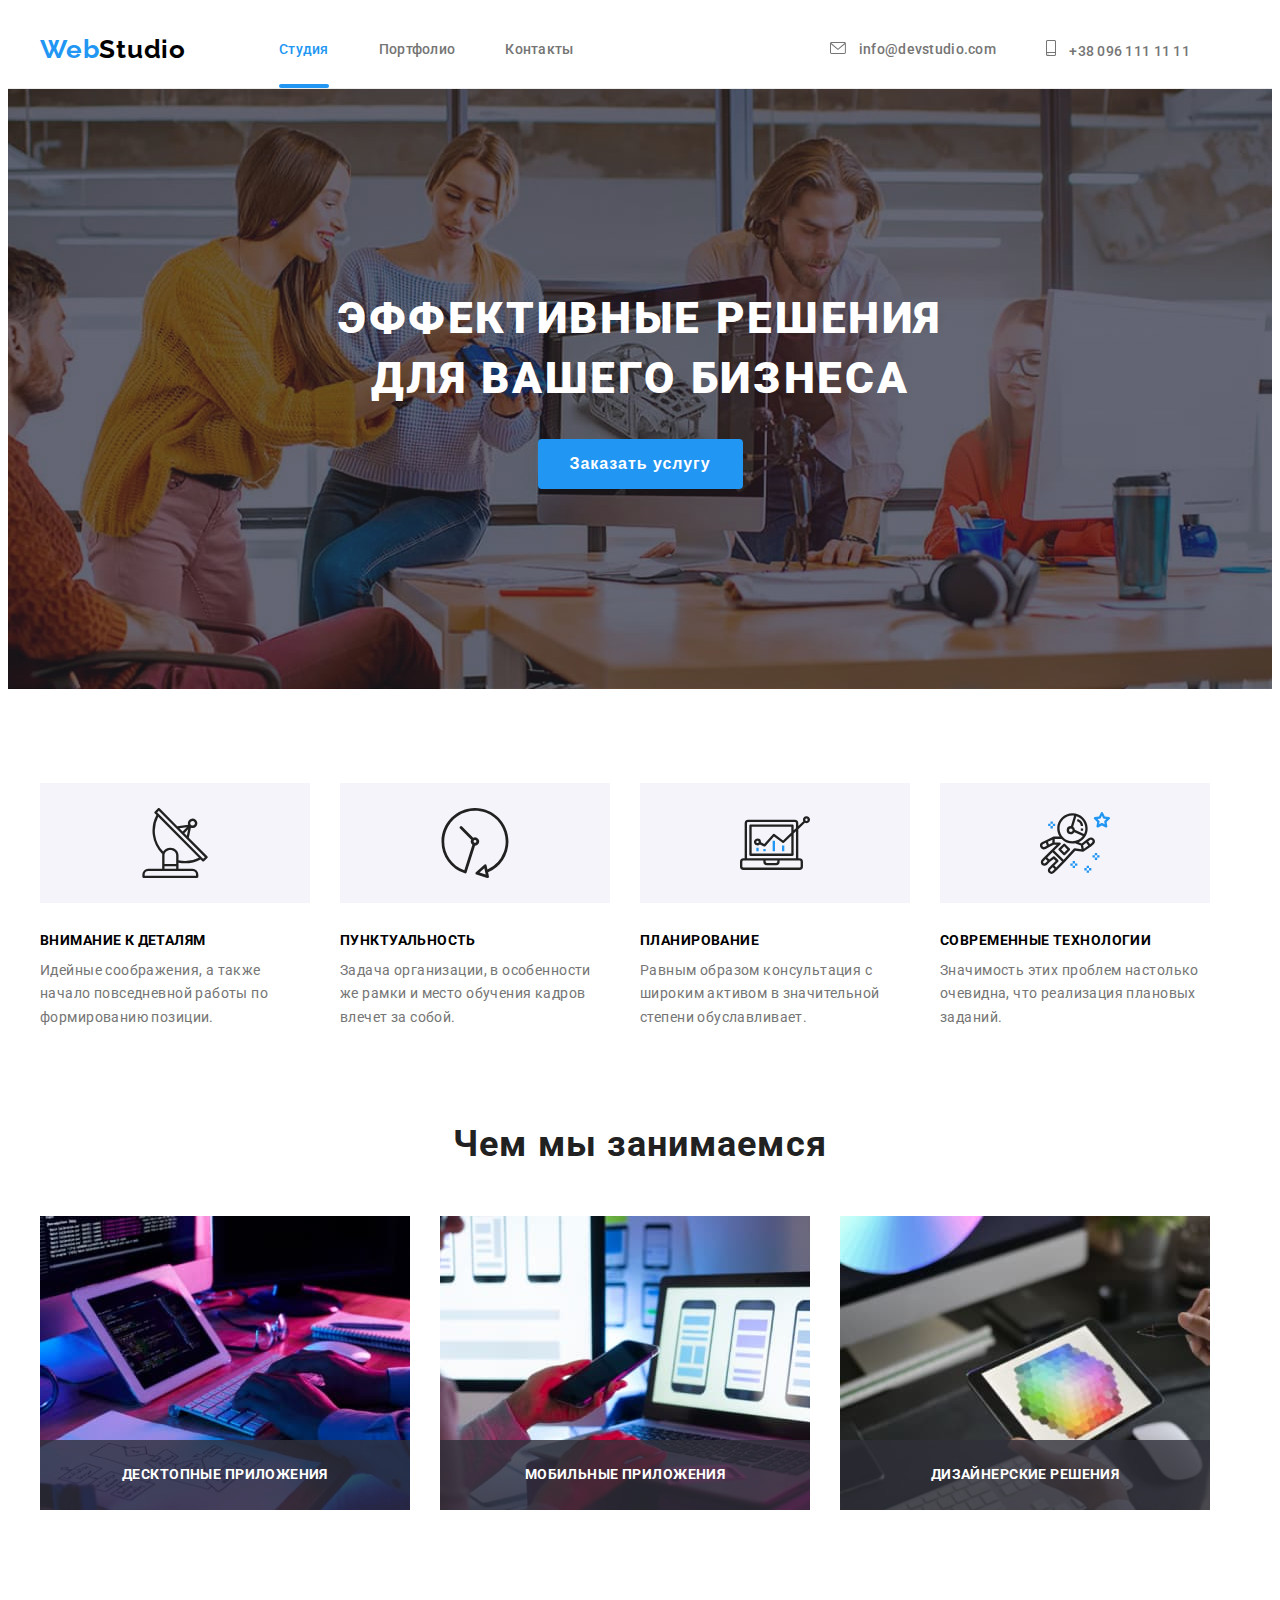
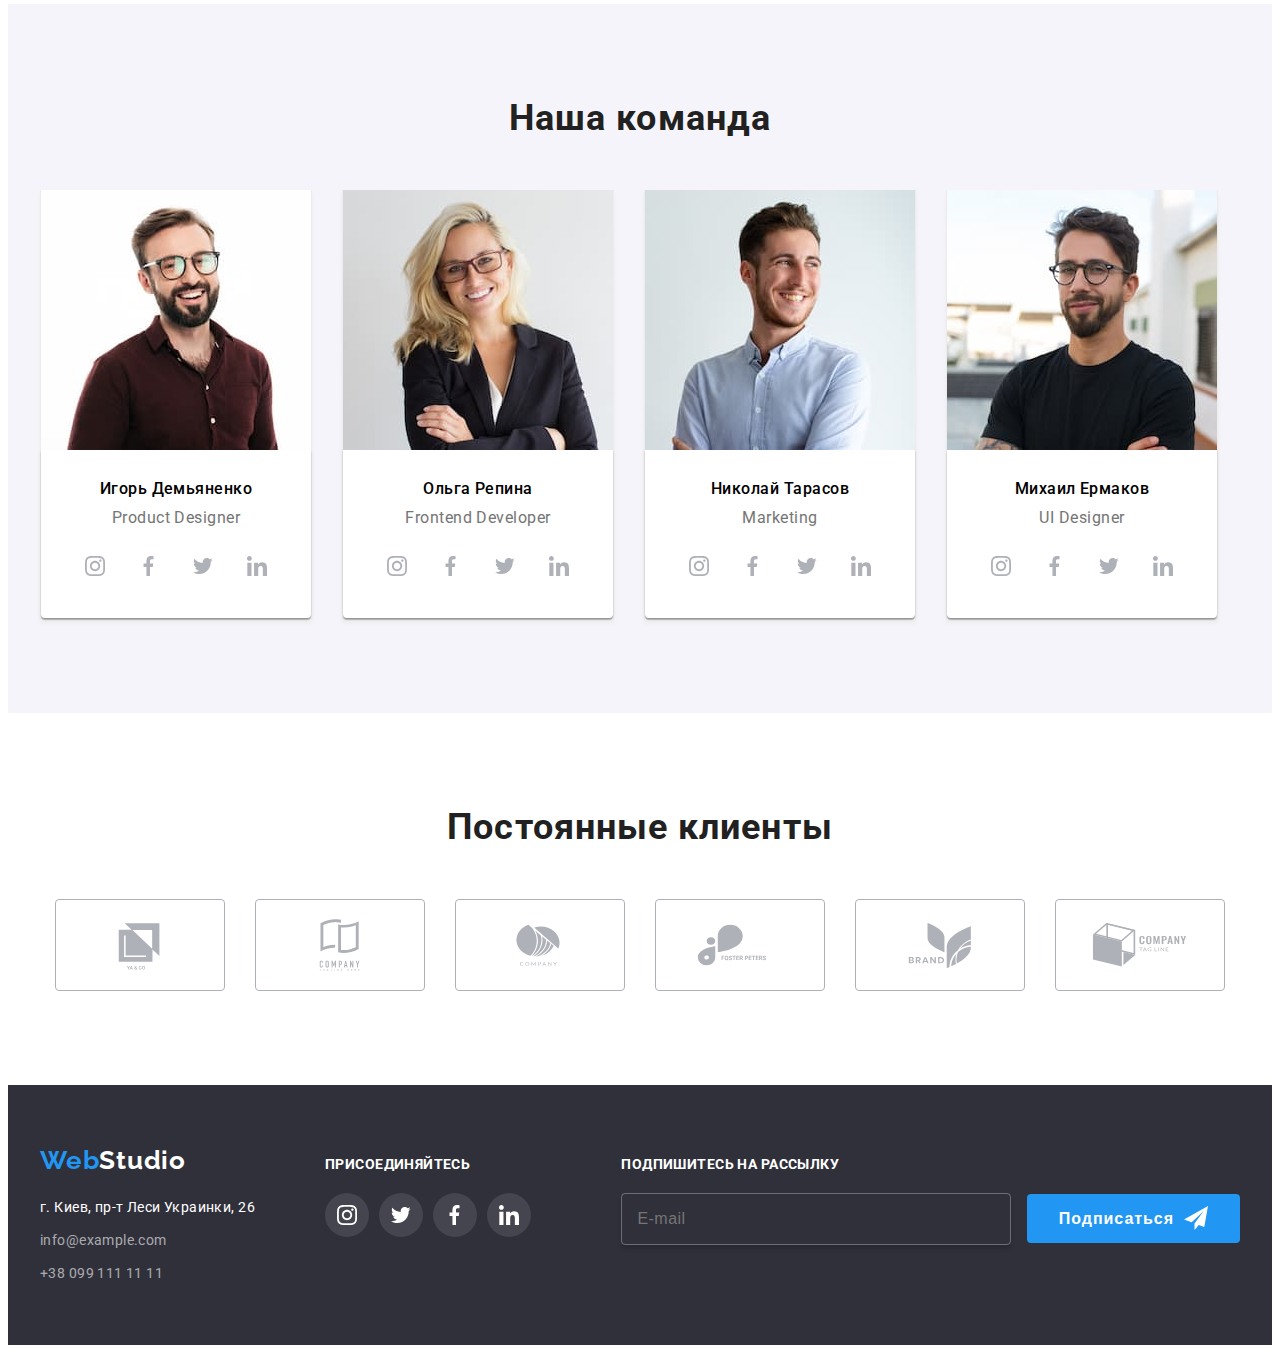
==== commit 8e5af8f6: "23:42(08.02.2022)" ====
--- a/index.html
+++ b/index.html
@@ -102,7 +102,7 @@
       <!------------Секция:Чем мы занимаемся----------->
       <section class="work-section">
         <div class="container">
-          <h2 class="section-title">Чем мы занимаемся</h2>
+          <h2 class="section__title">Чем мы занимаемся</h2>
           <ul class="work-card list">
             <li class="work-card__item">
               <div class="work__wrap">
@@ -128,7 +128,7 @@
       <!--Секция:Наша команда-->
       <section class="team material-section">
         <div class="container">
-          <h2 class="section-title">
+          <h2 class="section__title">
             <span class="invisible-title">Наша команда</span>
           </h2>
           <ul class="team-set list">
@@ -296,46 +296,46 @@
       <!-------------- Наши клиенты ----------------->
       <section class="material-section">
         <div class="container">
-          <h2 class="section-clients-title">Постоянные клиенты</h2>
-          <ul class="client-list list">
-            <li class="clients-item">
-              <a class="clients-link" href="">
-                <svg class="icon-clients" width="106" height="60">
+          <h2 class="section__title">Постоянные клиенты</h2>
+          <ul class="social list">
+            <li class="client__item">
+              <a class="client__link" href="">
+                <svg class="client__icon" width="106" height="60">
                   <use href="./images/icons.svg#icon-yago"></use>
                 </svg>
               </a>
             </li>
-            <li class="clients-item">
-              <a class="clients-link" href="">
-                <svg class="icon-clients" width="106" height="60">
+            <li class="client__item">
+              <a class="client__link" href="">
+                <svg class="client__icon" width="106" height="60">
                   <use href="./images/icons.svg#icon-tag_line_comp"></use>
                 </svg>
               </a>
             </li>
-            <li class="clients-item">
-              <a class="clients-link" href="">
-                <svg class="icon-clients" width="106" height="60">
+            <li class="client__item">
+              <a class="client__link" href="">
+                <svg class="client__icon" width="106" height="60">
                   <use href="./images/icons.svg#icon-conpany"></use>
                 </svg>
               </a>
             </li>
-            <li class="clients-item">
-              <a class="clients-link" href="">
-                <svg class="icon-clients" width="106" height="60">
+            <li class="client__item">
+              <a class="client__link" href="">
+                <svg class="client__icon" width="106" height="60">
                   <use href="./images/icons.svg#icon-foster-petters"></use>
                 </svg>
               </a>
             </li>
-            <li class="clients-item">
-              <a class="clients-link" href="">
-                <svg class="icon-clients" width="106" height="60">
+            <li class="client__item">
+              <a class="client__link" href="">
+                <svg class="client__icon" width="106" height="60">
                   <use href="./images/icons.svg#icon-brand"></use>
                 </svg>
               </a>
             </li>
-            <li class="clients-item">
-              <a class="clients-link" href="">
-                <svg class="icon-clients" width="106" height="60">
+            <li class="client__item">
+              <a class="client__link" href="">
+                <svg class="client__icon" width="106" height="60">
                   <use href="./images/icons.svg#icon-company-tag"></use>
                 </svg>
               </a>
@@ -344,16 +344,18 @@
         </div>
       </section>
     </main>
-    <footer class="footer-paddings">
+    <footer class="footer">
       <div class="container">
-        <div class="all-footer-menu">
-          <div class="footer-menu-logo">
-            <a class="studio-footer" href="index.html"> <span class="web">Web</span>Studio</a>
+        <div class="footer-container">
+          <div class="footer-menu-list">
+            <a class="footer__studio" href="index.html">
+              <span class="logo-header">Web</span>Studio</a
+            >
             <address>
               <ul class="list">
-                <li class="footer-section-li addres--footer-margin">
+                <li class="address-list__item addres__footer-margin">
                   <a
-                    class="footer-address-section"
+                    class="address-list__link"
                     href="https://www.google.com/maps/d/viewer?msa=0&mid=10uSM3H-mIU3GznYo2szRIEphczw&ll=50.42732223110121%2C30.538093590064918&z=17"
                     target="blanc"
                     rel="noopener noreferre"
@@ -361,16 +363,16 @@
                     г. Киев, пр-т Леси Украинки, 26</a
                   >
                 </li>
-                <li class="footer-li-addres-section">
+                <li class="address-list__item">
                   <a
-                    class="footer-contact-section"
+                    class="address-list__contacts"
                     href="mailto:info@example.com"
                     title="info@example.com"
                     >info@example.com</a
                   >
                 </li>
                 <li>
-                  <a class="footer-tell-section" href="tel:+380991111111" title="+380991111111"
+                  <a class="address-list__contacts" href="tel:+380991111111" title="+380991111111"
                     >+38 099 111 11 11</a
                   >
                 </li>
--- a/css/main.min.css
+++ b/css/main.min.css
@@ -1,2 +1,2 @@
-:root{--main-text-color: #757575;--main-batton-address-color: #ffffff;--accent-color: #2196f3;--portfolio-main-color: #212121;--webstudio-text-color: #000000;--background-text-button-color: #f5f4fa;--footer-main-background-color: #2f303a;--var-main-color: #e5e5e5}p,h1,h2,h3,h4{margin:0}ul{margin:0;padding-left:0}button{cursor:pointer}img{display:block}.img-occupation{display:flex;max-width:100%;height:auto}.checkbox{position:absolute;clip:rect(0 0 0 0);width:1px;height:1px;margin:-1px}body{font-family:"Roboto", sans-serif;font-size:14px;font-weight:normal;letter-spacing:0.03em;background-color:var(--main-batton-address-color)}footer{background-color:var(--footer-main-background-color)}.list{list-style:none}.invisible{display:none}.portfolio-list{display:flex;justify-content:center;flex-wrap:wrap}.portfolio-image{width:calc((100% - 60px) / 3);margin-right:30px;margin-bottom:30px}.container{width:1200px;padding-left:15px;padding-right:15px;margin:0 auto}.logo{font-family:Raleway, sans-serif;font-size:26px;font-weight:700;line-height:1.19;letter-spacing:.03em;text-decoration:none;color:var(--webstudio-text-color);margin-top:24px;margin-bottom:25px;display:flex}.logo-header{color:var(--accent-color);text-decoration:none}.footer-menu{display:inline-block}.studio-footer{font-family:Raleway;font-size:26px;font-weight:700;line-height:1.17;letter-spacing:.03em;color:var(--main-batton-address-color);text-decoration:none;margin-bottom:20px}.footer-menu-logo{display:block}.section-clients-title{font-family:Roboto;font-size:36px;font-weight:700;line-height:1.16;letter-spacing:.03em;font-style:normal;color:var(--portfolio-main-color);text-decoration:none;text-align:center;margin-bottom:50px}.section-title{font-size:36px;font-weight:700;line-height:1.16;letter-spacing:.03em;text-align:center;color:var(--portfolio-main-color);margin-bottom:50px}.material-section{padding-top:94px;padding-bottom:94px}.button-style{display:inline-block;font-size:16px;font-weight:700;line-height:1.87;letter-spacing:.06em;background-color:var(--accent-color);border-radius:4px;cursor:pointer;color:var(--main-batton-address-color);text-align:center;border:none;padding-top:10px;padding-bottom:10px;padding-left:32px;padding-right:32px;transition-property:color, background-color;transition-duration:250ms;transition-timing-function:cubic-bezier(0.4, 0, 0.2, 1)}.button-style:hover,.button-style :focus{background-color:#188ce8}.social{display:flex;justify-content:center}.social__item+.social__item{margin-left:10px}.social__link{width:44px;height:44px;background-color:#ffffff;display:flex;border-radius:50%;justify-content:center;align-content:center;margin-top:16px;transition-property:color, background-color;transition-duration:250ms;transition-timing-function:cubic-bezier(0.4, 0, 0.2, 1)}.social__link:hover,.social__link :focus{background-color:#2196f3}.social__icons{fill:#afb1b8;content:'';background-repeat:no-repeat;margin-top:12px;cursor:pointer;transition-property:color, background-color;transition-duration:250ms;transition-timing-function:cubic-bezier(0.4, 0, 0.2, 1)}.social__link:hover .social__icons,.social__link:focus .social__icons{fill:#ffffff}.backdrop{background-color:rgba(0,0,0,0.2);position:fixed;top:0;width:100vw;height:100vh;transition:opacity 500ms, visibility 500ms}.modal{position:absolute;padding:40px;top:50%;left:50%;background-color:var(--main-batton-address-color);box-shadow:0px 1px 3px rgba(0,0,0,0.12),0px 1px 1px rgba(0,0,0,0.14),0px 2px 1px rgba(0,0,0,0.2);border-radius:4px;transform:translate(-50%, -50%) scale(1)}.modal-close{position:absolute;top:8px;right:8px;padding:0;display:flex;justify-content:center;align-items:center;width:30px;height:30px;background-color:var(--main-batton-address-color);border:1px solid rgba(0,0,0,0.1);border-radius:50%}.close-icon-modal{transition:250ms cubic-bezier(0.4, 0, 0.2, 1)}.close-icon-modal:hover{color:var(--accent-color)}.modal-close:hover .close-icon-modal,.modal-close:focus .close-icon-modal{fill:currentColor}.is-hidden{opacity:0;pointer-events:none;visibility:hidden}.modal-title{font-size:20px;font-weight:700;line-height:1.15;letter-spacing:.03;text-align:center;margin-bottom:12px;color:var(--portfolio-main-color)}.form .button-style{display:flex;margin-left:auto;margin-right:auto}.form-field{position:relative}.input-text{display:block;margin-bottom:4px;margin-top:10px;font-size:12px;line-height:1.16;letter-spacing:0.01em;color:var(--main-text-color)}.name-margin{margin-top:0px}.form-input{width:100%;height:40px;border:1px solid rgba(33,33,33,0.2);border-radius:4px;outline:none;padding:11px 12px 11px 42px;transition:250ms cubic-bezier(0.4, 0, 0.2, 1)}.form-input:hover,.form-input :focus,+.form-input.modal-icon:hover,.form-input :focus{fill:var(--accent-color)}.form-text{display:block;padding:12px 16px;margin-bottom:20px;border:1px solid rgba(33,33,33,0.2);border-radius:4px;color:rgba(117,117,117,0.5);width:100%;height:120px;font-size:12px;line-height:1.16;letter-spacing:0.01em;resize:none;outline:none;transition:250ms cubic-bezier(0.4, 0, 0.2, 1)}.form-input:hover .form-text,.form-input:focus .form-text{border-color:var(--accent-color)}.form-text::placeholder{color:rgba(117,117,117,0.5)}.modal-icon{display:inline-block;top:50%;left:12px;position:absolute;fill:var(--portfolio-main-color);transition:250ms cubic-bezier(0.4, 0, 0.2, 1)}.conditions{margin-bottom:30px}.conditions-link{color:var(--accent-color)}.input-checkbox{display:flex;align-items:center;justify-content:center}.checkbox-icon{display:inline-block;width:16px;height:15px;margin-right:8px;border:solid 2px #212121;border-radius:2px;transition:250ms cubic-bezier(0.4, 0, 0.2, 1);cursor:pointer}.checkbox:hover+.checkbox-icon,.checkbox:focus+.checkbox-icon{border:solid 2px #2196f3}.checkbox:checked+.checkbox-icon{border-color:var(--accent-color);background-color:var(--accent-color);background-image:url(../images/chek_form.svg);background-size:contain;background-origin:border-box}.footer-con-item:not(:last-child){margin-right:70px}.footer-con-item:last-child{margin-left:auto}.input-footer{height:50px;min-width:358px;padding:0 15px;margin-right:12px;outline:none;font-size:16px;line-height:1.25;letter-spacing:0.03em;color:var(--main-batton-address-color);background-color:inherit;border:1px solid rgba(255,255,255,0.3);transition:250ms cubic-bezier(0.4, 0, 0.2, 1);border-radius:4px;box-shadow:0px 4px 4px rgba(0,0,0,0.15)}.input-footer:hover,.input-footer :focus{border-color:var(--accent-color)}.btn-send{display:inline-flex;align-items:center}.icon-send-btn{margin-left:10px}.header-container{display:flex;align-items:center}.header_nav{display:flex;align-items:center}.header{height:80px;border-bottom-style:solid;border-bottom-color:#ececec;border-width:1px}.site-list__link{font-weight:500;line-height:16px;letter-spacing:0.02em;text-decoration:none;color:var(--portfolio-main-color);display:block;transition-property:color, background-color;transition-duration:250ms;transition-timing-function:cubic-bezier(0.4, 0, 0.2, 1)}.site-list__link:hover,.site-list__link :focus{color:var(--accent-color)}.portfolio-text-color{color:var(--accent-color)}.current{color:var(--accent-color);position:relative}.current::after{content:'';width:100%;height:4px;border-radius:2px;position:absolute;left:0;background-color:var(--accent-color);bottom:-30px}.current-portfolio{position:relative}.current-portfolio::after{content:'';width:100%;height:4px;border-radius:2px;position:absolute;left:0;background-color:var(--accent-color);bottom:-34px}.border-header{border-bottom:1px solid #ececec}.site-list{font-size:14px;font-weight:500;line-height:1.14;letter-spacing:.02em;color:#212121;text-decoration:none;display:flex;list-style:none;margin-left:93px;margin-bottom:32px;margin-top:32px}.site-list .site-list__link{margin-right:50px}.site-list .site-list__link :not(:last-child){margin-right:50px}.logo-header{color:var(--accent-color)}.site-list__logo-color{color:var(--accent-color)}.contact-list{list-style:none;display:flex;align-items:center;margin-top:32px;margin-bottom:32px;margin-left:auto}.contact-list .site-list__link{margin-right:50px}.contact-list .site-list__link :not(:last-child){margin-right:50px}.site-list__link{font-size:14px;font-weight:500;line-height:1.14;letter-spacing:.02em;text-decoration:none;color:var(--main-text-color);transition-property:color, background-color;transition-duration:250ms;transition-timing-function:cubic-bezier(0.4, 0, 0.2, 1)}.site-list__link:hover,.site-list__link :focus{fill:var(--accent-color);color:var(--accent-color)}.contact-list__icon{margin-right:10px;align-items:center}.contact-list__list{display:flex;align-items:center}.icons-header{fill:currentColor}.icon-malito{fill:solid #757575}.hero{background-color:var(--footer-main-background-color);background-image:linear-gradient(rgba(47,48,58,0.4), rgba(47,48,58,0.4)),url(../images/hero.img.jpg);background-repeat:no-repeat;background-position:center;background-size:cover;max-width:1600px;margin-right:auto;margin-left:auto}.hero-title{font-size:44px;font-weight:900;line-height:1.36;letter-spacing:.06em;text-align:center;text-transform:uppercase;color:var(--main-batton-address-color);width:696px;margin-right:auto;margin-left:auto;margin-bottom:30px;display:block}.main-container{text-align:center;padding-top:200px;padding-bottom:200px}.button-list-item{display:flex;justify-content:center;margin-bottom:50px;list-style:none}.button-setting{display:list-item;margin-right:8px;list-style:none}.main-name-section{display:list-item;font-family:inherit;font-style:Medium;font-size:16px;font-weight:500;line-height:1.62;letter-spacing:.03;text-align:center;color:var(--portfolio-main-color);text-decoration:none;cursor:pointer;border:none;border-radius:4px;padding:6px 20px;background:var(--background-text-button-color);transition-property:color, background-color;transition-duration:250ms;transition-timing-function:cubic-bezier(0.4, 0, 0.2, 1)}.main-name-section:hover,.main-name-section :focus{background-color:#188ce8;color:var(--main-batton-address-color);cursor:pointer;box-shadow:0px 4px 4px rgba(0,0,0,0.25)}.button-list-item .button-setting:last-child{margin-right:0px}.card-set{display:flex}.material__title{font-size:14px;font-weight:700;line-height:1.14;letter-spacing:.03em;text-transform:uppercase;color:var(--main-name-text-color);margin-bottom:10px;text-transform:uppercase;padding:0px}.material__text{line-height:1.71;font-style:Regular;color:var(--main-text-color);padding:0px;margin:0px}.material__item{width:270px}.material__item::before{display:block;height:120px;content:'';background-color:var(--background-text-button-color);background-repeat:no-repeat;background-position:center;margin-bottom:30px}.material__item:not(:last-of-type){margin-right:30px}.icon-antenna::before{background-image:url(/images/antenna.svg)}.icon-clock::before{background-image:url(/images/clock.svg)}.icon-grafik::before{background-image:url(/images/diagram1.svg)}.icon-cosmic::before{background-image:url(/images/astronaut.svg)}.work-card{display:flex;max-width:100%;height:auto;flex-wrap:nowrap}.work-section{padding-top:0px;padding-bottom:94px}.work-card__item{display:block;margin-right:30px}.work-card .work-card__item:last-child{margin-right:0px}.work__wrap{display:block;position:relative}.work__text{font-family:'Roboto';font-size:14px;font-weight:700;line-height:1.14;letter-spacing:.03em;text-align:center;text-transform:uppercase;position:absolute;left:0;bottom:0;background-color:rgba(47,48,58,0.8);color:var(--main-batton-address-color);padding:27px 0;width:100%;transition-property:color, background-color;transition-duration:250ms;transition-timing-function:cubic-bezier(0.4, 0, 0.2, 1)}.team{background-color:var(--background-text-button-color)}.team__img{padding-top:30px;padding-bottom:30px}.team__cards-shadow{box-shadow:0px 1px 3px rgba(0,0,0,0.12),0px 1px 1px rgba(0,0,0,0.14),0px 2px 1px rgba(0,0,0,0.2);border-radius:0px 0px 4px 4px}.team__item{display:block;margin-right:30px;border-left:1px solid #ececec;border-right:1px solid #ececec;border-bottom:1px solid #ececec;box-shadow:0 4px 4px 0 #ececec;background-color:#ffffff;height:428px}.team-set{display:flex}.team-set .team__item:last-of-type{margin-right:0px}.team__title{font-size:16px;font-weight:500;line-height:1.18;letter-spacing:.03em;text-align:center;color:var(--main-name-text-color);margin-bottom:10px}.team__profession{font-size:16px;font-weight:400;line-height:1.18;letter-spacing:.03em;text-align:center;color:var(--main-text-color)}.clients-item{width:170px;height:92px;left:615px;top:2493px;border:1px solid #afb1b8;box-sizing:border-box;border-radius:4px;margin-right:30px;transition-property:color, background-color;transition-duration:250ms;transition-timing-function:cubic-bezier(0.4, 0, 0.2, 1)}.clients-item:hover,.clients-item:focus{border-color:var(--accent-color)}.clients-item:last-child{margin-right:0px}.icon-clients{transition-property:color, background-color;transition-duration:250ms;transition-timing-function:cubic-bezier(0.4, 0, 0.2, 1)}.clients-item:hover .icon-clients,.clients-item:focus .icon-clients{fill:var(--accent-color)}.client-list{display:flex;justify-content:center}.clients-link{width:106px;height:60px;display:flex;justify-content:center;align-content:center;margin:16px auto 16px auto;fill:#afb1b8}.portfolio-name-content{font-size:18px;font-weight:700;line-height:2;letter-spacing:.06em;color:var(--portfolio-main-color);text-decoration:none;margin-bottom:4px}.portfolio-image:nth-child(3n){margin-right:0px}.portfolio-image:nth-last-child(-n+3){margin-bottom:0px}.portfolio-content-size{padding-top:20px;padding-bottom:20px;padding-left:24px;padding-right:24px;border-bottom:1px solid #ececec;border-left:1px solid #ececec;border-right:1px solid #ececec;border-top-style:none}.item-discription-box{position:relative;overflow:hidden}.portfolio-item-discription{position:absolute;height:100%;top:0;left:0;display:flex;align-items:center;padding:63px 24px;font-size:18px;line-height:1.55;color:var(--main-batton-address-color);background-color:rgba(33,150,243,0.9);transition-property:transform;transition-duration:250ms;transform:translateY(101%);transition-timing-function:cubic-bezier(0.4, 0, 0.2, 1)}.list-text-decor:hover .portfolio-item-discription,.list-text-decor:focus .portfolio-item-discription{transform:translateY(0)}.list-text-decor{text-decoration:none;display:block;transition-property:color, background-color;transition-duration:250ms;transition-timing-function:cubic-bezier(0.4, 0, 0.2, 1)}.list-text-decor:hover,.list-text-decor :focus{box-shadow:0px 1px 1px rgba(0,0,0,0.12),0px 4px 4px rgba(0,0,0,0.06),1px 4px 6px rgba(0,0,0,0.16)}.portfolio-text-section{font-size:16px;line-height:1.87;color:var(--main-text-color);text-decoration:none}.footer-paddings{padding-bottom:60px;padding-top:60px}.footer-section-li:not(:last-child){margin-bottom:9px}.addres--footer-margin{margin-top:20px}.footer-li-addres-section{margin-bottom:9px}.footer-contact-section,.footer-tell-section{font-style:normal;line-height:1.71;color:rgba(255,255,255,0.6);text-decoration:none;transition-property:color, background-color;transition-duration:250ms;transition-timing-function:cubic-bezier(0.4, 0, 0.2, 1)}.footer-contact-section:hover,.footer-contact-section :focus,.footer-tell-section:hover,.footer-tell-section :focus{color:var(--accent-color)}.footer-address-section{font-style:normal;text-decoration:none;line-height:24px;color:var(--main-batton-address-color);transition-property:color, background-color;transition-duration:250ms;transition-timing-function:cubic-bezier(0.4, 0, 0.2, 1)}.footer-address-section:hover,.footer-address-section :focus{color:var(--accent-color)}.all-footer-menu{display:flex;align-items:baseline}.right-footer-container{margin-left:70px}.right-footer-title{font-family:'Roboto', sans-serif;font-size:14px;font-weight:700;line-height:1.14;letter-spacing:.03em;color:var(--main-batton-address-color);text-align:left;text-transform:uppercase;margin-bottom:20px;display:block}.right-footer-list{display:flex;justify-content:center;align-items:center}.right-footer-item{justify-content:baseline;margin-right:10px}.right-footer-link{width:44px;height:44px;background-color:#44454e;display:flex;border-radius:50%;justify-content:center;align-content:center;transition-property:color, background-color;transition-duration:250ms;transition-timing-function:cubic-bezier(0.4, 0, 0.2, 1)}.right-footer-link:hover,.right-footer-link :focus{background-color:var(--accent-color)}.right-footer-item:last-child{margin-right:0px}.right-footer-icons{fill:#ffffff;margin-top:12px;cursor:pointer}.footer-menu{display:block;padding-top:60px;padding-bottom:60px}.foter-addres-list{padding-top:20px}.footer-border{border-style:solid 1px #000000;box-shadow:0 4px 4px 0 #000000}
+:root{--main-text-color: #757575;--main-batton-address-color: #ffffff;--accent-color: #2196f3;--portfolio-main-color: #212121;--webstudio-text-color: #000000;--background-text-button-color: #f5f4fa;--footer-main-background-color: #2f303a;--var-main-color: #e5e5e5}p,h1,h2,h3,h4{margin:0}ul{margin:0;padding-left:0}button{cursor:pointer}img{display:block}.img-occupation{display:flex;max-width:100%;height:auto}.checkbox{position:absolute;clip:rect(0 0 0 0);width:1px;height:1px;margin:-1px}body{font-family:"Roboto", sans-serif;font-size:14px;font-weight:normal;letter-spacing:0.03em;background-color:var(--main-batton-address-color)}footer{background-color:var(--footer-main-background-color)}.list{list-style:none}.invisible{display:none}.portfolio-list{display:flex;justify-content:center;flex-wrap:wrap}.portfolio-image{width:calc((100% - 60px) / 3);margin-right:30px;margin-bottom:30px}.container{width:1200px;padding-left:15px;padding-right:15px;margin:0 auto}.logo{font-family:Raleway, sans-serif;font-size:26px;font-weight:700;line-height:1.19;letter-spacing:.03em;text-decoration:none;color:var(--webstudio-text-color);margin-top:24px;margin-bottom:25px;display:flex}.logo-header{color:var(--accent-color);text-decoration:none}.footer-menu{display:inline-block}.footer__studio{font-family:Raleway;font-size:26px;font-weight:700;line-height:1.17;letter-spacing:.03em;color:var(--main-batton-address-color);text-decoration:none;margin-bottom:20px}.footer-menu-list{display:block}.section__title{font-size:36px;font-weight:700;line-height:1.16;letter-spacing:.03em;text-align:center;color:var(--portfolio-main-color);margin-bottom:50px}.material-section{padding-top:94px;padding-bottom:94px}.button-style{display:inline-block;font-size:16px;font-weight:700;line-height:1.87;letter-spacing:.06em;background-color:var(--accent-color);border-radius:4px;cursor:pointer;color:var(--main-batton-address-color);text-align:center;border:none;padding-top:10px;padding-bottom:10px;padding-left:32px;padding-right:32px;transition-property:color, background-color;transition-duration:250ms;transition-timing-function:cubic-bezier(0.4, 0, 0.2, 1)}.button-style:hover,.button-style :focus{background-color:#188ce8}.social{display:flex;justify-content:center}.social__item+.social__item{margin-left:10px}.social__link{width:44px;height:44px;background-color:#ffffff;display:flex;border-radius:50%;justify-content:center;align-content:center;margin-top:16px;transition-property:color, background-color;transition-duration:250ms;transition-timing-function:cubic-bezier(0.4, 0, 0.2, 1)}.social__link:hover,.social__link :focus{background-color:#2196f3}.social__icons{fill:#afb1b8;content:'';background-repeat:no-repeat;margin-top:12px;cursor:pointer;transition-property:color, background-color;transition-duration:250ms;transition-timing-function:cubic-bezier(0.4, 0, 0.2, 1)}.social__link:hover .social__icons,.social__link:focus .social__icons{fill:#ffffff}.backdrop{background-color:rgba(0,0,0,0.2);position:fixed;top:0;width:100vw;height:100vh;transition:opacity 500ms, visibility 500ms}.modal{position:absolute;padding:40px;top:50%;left:50%;background-color:var(--main-batton-address-color);box-shadow:0px 1px 3px rgba(0,0,0,0.12),0px 1px 1px rgba(0,0,0,0.14),0px 2px 1px rgba(0,0,0,0.2);border-radius:4px;transform:translate(-50%, -50%) scale(1)}.modal-close{position:absolute;top:8px;right:8px;padding:0;display:flex;justify-content:center;align-items:center;width:30px;height:30px;background-color:var(--main-batton-address-color);border:1px solid rgba(0,0,0,0.1);border-radius:50%}.close-icon-modal{transition:250ms cubic-bezier(0.4, 0, 0.2, 1)}.close-icon-modal:hover{color:var(--accent-color)}.modal-close:hover .close-icon-modal,.modal-close:focus .close-icon-modal{fill:currentColor}.is-hidden{opacity:0;pointer-events:none;visibility:hidden}.modal-title{font-size:20px;font-weight:700;line-height:1.15;letter-spacing:.03;text-align:center;margin-bottom:12px;color:var(--portfolio-main-color)}.form .button-style{display:flex;margin-left:auto;margin-right:auto}.form-field{position:relative}.input-text{display:block;margin-bottom:4px;margin-top:10px;font-size:12px;line-height:1.16;letter-spacing:0.01em;color:var(--main-text-color)}.name-margin{margin-top:0px}.form-input{width:100%;height:40px;border:1px solid rgba(33,33,33,0.2);border-radius:4px;outline:none;padding:11px 12px 11px 42px;transition:250ms cubic-bezier(0.4, 0, 0.2, 1)}.form-input:hover,.form-input :focus,+.form-input.modal-icon:hover,.form-input :focus{fill:var(--accent-color)}.form-text{display:block;padding:12px 16px;margin-bottom:20px;border:1px solid rgba(33,33,33,0.2);border-radius:4px;color:rgba(117,117,117,0.5);width:100%;height:120px;font-size:12px;line-height:1.16;letter-spacing:0.01em;resize:none;outline:none;transition:250ms cubic-bezier(0.4, 0, 0.2, 1)}.form-input:hover .form-text,.form-input:focus .form-text{border-color:var(--accent-color)}.form-text::placeholder{color:rgba(117,117,117,0.5)}.modal-icon{display:inline-block;top:50%;left:12px;position:absolute;fill:var(--portfolio-main-color);transition:250ms cubic-bezier(0.4, 0, 0.2, 1)}.conditions{margin-bottom:30px}.conditions-link{color:var(--accent-color)}.input-checkbox{display:flex;align-items:center;justify-content:center}.checkbox-icon{display:inline-block;width:16px;height:15px;margin-right:8px;border:solid 2px #212121;border-radius:2px;transition:250ms cubic-bezier(0.4, 0, 0.2, 1);cursor:pointer}.checkbox:hover+.checkbox-icon,.checkbox:focus+.checkbox-icon{border:solid 2px #2196f3}.checkbox:checked+.checkbox-icon{border-color:var(--accent-color);background-color:var(--accent-color);background-image:url(../images/chek_form.svg);background-size:contain;background-origin:border-box}.footer-con-item:not(:last-child){margin-right:70px}.footer-con-item:last-child{margin-left:auto}.input-footer{height:50px;min-width:358px;padding:0 15px;margin-right:12px;outline:none;font-size:16px;line-height:1.25;letter-spacing:0.03em;color:var(--main-batton-address-color);background-color:inherit;border:1px solid rgba(255,255,255,0.3);transition:250ms cubic-bezier(0.4, 0, 0.2, 1);border-radius:4px;box-shadow:0px 4px 4px rgba(0,0,0,0.15)}.input-footer:hover,.input-footer :focus{border-color:var(--accent-color)}.btn-send{display:inline-flex;align-items:center}.icon-send-btn{margin-left:10px}.header-container{display:flex;align-items:center}.header_nav{display:flex;align-items:center}.header{height:80px;border-bottom-style:solid;border-bottom-color:#ececec;border-width:1px}.site-list__link{font-weight:500;line-height:16px;letter-spacing:0.02em;text-decoration:none;color:var(--portfolio-main-color);display:block;transition-property:color, background-color;transition-duration:250ms;transition-timing-function:cubic-bezier(0.4, 0, 0.2, 1)}.site-list__link:hover,.site-list__link :focus{color:var(--accent-color)}.portfolio-text-color{color:var(--accent-color)}.current{color:var(--accent-color);position:relative}.current::after{content:'';width:100%;height:4px;border-radius:2px;position:absolute;left:0;background-color:var(--accent-color);bottom:-30px}.current-portfolio{position:relative}.current-portfolio::after{content:'';width:100%;height:4px;border-radius:2px;position:absolute;left:0;background-color:var(--accent-color);bottom:-34px}.border-header{border-bottom:1px solid #ececec}.site-list{font-size:14px;font-weight:500;line-height:1.14;letter-spacing:.02em;color:#212121;text-decoration:none;display:flex;list-style:none;margin-left:93px;margin-bottom:32px;margin-top:32px}.site-list .site-list__link{margin-right:50px}.site-list .site-list__link :not(:last-child){margin-right:50px}.logo-header{color:var(--accent-color)}.site-list__logo-color{color:var(--accent-color)}.contact-list{list-style:none;display:flex;align-items:center;margin-top:32px;margin-bottom:32px;margin-left:auto}.contact-list .site-list__link{margin-right:50px}.contact-list .site-list__link :not(:last-child){margin-right:50px}.site-list__link{font-size:14px;font-weight:500;line-height:1.14;letter-spacing:.02em;text-decoration:none;color:var(--main-text-color);transition-property:color, background-color;transition-duration:250ms;transition-timing-function:cubic-bezier(0.4, 0, 0.2, 1)}.site-list__link:hover,.site-list__link :focus{fill:var(--accent-color);color:var(--accent-color)}.contact-list__icon{margin-right:10px;align-items:center}.contact-list__list{display:flex;align-items:center}.icons-header{fill:currentColor}.icon-malito{fill:solid #757575}.hero{background-color:var(--footer-main-background-color);background-image:linear-gradient(rgba(47,48,58,0.4), rgba(47,48,58,0.4)),url(../images/hero.img.jpg);background-repeat:no-repeat;background-position:center;background-size:cover;max-width:1600px;margin-right:auto;margin-left:auto}.hero-title{font-size:44px;font-weight:900;line-height:1.36;letter-spacing:.06em;text-align:center;text-transform:uppercase;color:var(--main-batton-address-color);width:696px;margin-right:auto;margin-left:auto;margin-bottom:30px;display:block}.main-container{text-align:center;padding-top:200px;padding-bottom:200px}.button-list-item{display:flex;justify-content:center;margin-bottom:50px;list-style:none}.button-setting{display:list-item;margin-right:8px;list-style:none}.main-name-section{display:list-item;font-family:inherit;font-style:Medium;font-size:16px;font-weight:500;line-height:1.62;letter-spacing:.03;text-align:center;color:var(--portfolio-main-color);text-decoration:none;cursor:pointer;border:none;border-radius:4px;padding:6px 20px;background:var(--background-text-button-color);transition-property:color, background-color;transition-duration:250ms;transition-timing-function:cubic-bezier(0.4, 0, 0.2, 1)}.main-name-section:hover,.main-name-section :focus{background-color:#188ce8;color:var(--main-batton-address-color);cursor:pointer;box-shadow:0px 4px 4px rgba(0,0,0,0.25)}.button-list-item .button-setting:last-child{margin-right:0px}.card-set{display:flex}.material__title{font-size:14px;font-weight:700;line-height:1.14;letter-spacing:.03em;text-transform:uppercase;color:var(--main-name-text-color);margin-bottom:10px;text-transform:uppercase;padding:0px}.material__text{line-height:1.71;font-style:Regular;color:var(--main-text-color);padding:0px;margin:0px}.material__item{width:270px}.material__item::before{display:block;height:120px;content:'';background-color:var(--background-text-button-color);background-repeat:no-repeat;background-position:center;margin-bottom:30px}.material__item:not(:last-of-type){margin-right:30px}.icon-antenna::before{background-image:url(/images/antenna.svg)}.icon-clock::before{background-image:url(/images/clock.svg)}.icon-grafik::before{background-image:url(/images/diagram1.svg)}.icon-cosmic::before{background-image:url(/images/astronaut.svg)}.work-card{display:flex;max-width:100%;height:auto;flex-wrap:nowrap}.work-section{padding-top:0px;padding-bottom:94px}.work-card__item{display:block;margin-right:30px}.work-card .work-card__item:last-child{margin-right:0px}.work__wrap{display:block;position:relative}.work__text{font-family:'Roboto';font-size:14px;font-weight:700;line-height:1.14;letter-spacing:.03em;text-align:center;text-transform:uppercase;position:absolute;left:0;bottom:0;background-color:rgba(47,48,58,0.8);color:var(--main-batton-address-color);padding:27px 0;width:100%;transition-property:color, background-color;transition-duration:250ms;transition-timing-function:cubic-bezier(0.4, 0, 0.2, 1)}.team{background-color:var(--background-text-button-color)}.team__img{padding-top:30px;padding-bottom:30px}.team__cards-shadow{box-shadow:0px 1px 3px rgba(0,0,0,0.12),0px 1px 1px rgba(0,0,0,0.14),0px 2px 1px rgba(0,0,0,0.2);border-radius:0px 0px 4px 4px}.team__item{display:block;margin-right:30px;border-left:1px solid #ececec;border-right:1px solid #ececec;border-bottom:1px solid #ececec;box-shadow:0 4px 4px 0 #ececec;background-color:#ffffff;height:428px}.team-set{display:flex}.team-set .team__item:last-of-type{margin-right:0px}.team__title{font-size:16px;font-weight:500;line-height:1.18;letter-spacing:.03em;text-align:center;color:var(--main-name-text-color);margin-bottom:10px}.team__profession{font-size:16px;font-weight:400;line-height:1.18;letter-spacing:.03em;text-align:center;color:var(--main-text-color)}.client__item{width:170px;height:92px;left:615px;top:2493px;border:1px solid #afb1b8;box-sizing:border-box;border-radius:4px;margin-right:30px;transition-property:color, background-color;transition-duration:250ms;transition-timing-function:cubic-bezier(0.4, 0, 0.2, 1)}.client__item:hover,.client__item:focus{border-color:var(--accent-color)}.client__item:last-child{margin-right:0px}.client__icon{transition-property:color, background-color;transition-duration:250ms;transition-timing-function:cubic-bezier(0.4, 0, 0.2, 1)}.client__item:hover .client__icon,.client__item:focus .client__icon{fill:var(--accent-color)}.client__link{width:106px;height:60px;display:flex;justify-content:center;align-content:center;margin:16px auto 16px auto;fill:#afb1b8}.portfolio-name-content{font-size:18px;font-weight:700;line-height:2;letter-spacing:.06em;color:var(--portfolio-main-color);text-decoration:none;margin-bottom:4px}.portfolio-image:nth-child(3n){margin-right:0px}.portfolio-image:nth-last-child(-n+3){margin-bottom:0px}.portfolio-content-size{padding-top:20px;padding-bottom:20px;padding-left:24px;padding-right:24px;border-bottom:1px solid #ececec;border-left:1px solid #ececec;border-right:1px solid #ececec;border-top-style:none}.item-discription-box{position:relative;overflow:hidden}.portfolio-item-discription{position:absolute;height:100%;top:0;left:0;display:flex;align-items:center;padding:63px 24px;font-size:18px;line-height:1.55;color:var(--main-batton-address-color);background-color:rgba(33,150,243,0.9);transition-property:transform;transition-duration:250ms;transform:translateY(101%);transition-timing-function:cubic-bezier(0.4, 0, 0.2, 1)}.list-text-decor:hover .portfolio-item-discription,.list-text-decor:focus .portfolio-item-discription{transform:translateY(0)}.list-text-decor{text-decoration:none;display:block;transition-property:color, background-color;transition-duration:250ms;transition-timing-function:cubic-bezier(0.4, 0, 0.2, 1)}.list-text-decor:hover,.list-text-decor :focus{box-shadow:0px 1px 1px rgba(0,0,0,0.12),0px 4px 4px rgba(0,0,0,0.06),1px 4px 6px rgba(0,0,0,0.16)}.portfolio-text-section{font-size:16px;line-height:1.87;color:var(--main-text-color);text-decoration:none}.footer{padding-bottom:60px;padding-top:60px}.address-list__item:not(:last-child){margin-bottom:9px}.addres__footer-margin{margin-top:20px}.footer-li-addres-section{margin-bottom:9px}.address-list__contacts{font-style:normal;line-height:1.71;color:rgba(255,255,255,0.6);line-height:24px;text-decoration:none;transition-property:color, background-color;transition-duration:250ms;transition-timing-function:cubic-bezier(0.4, 0, 0.2, 1)}.address-list__contacts:hover,.address-list__contacts :focus{color:var(--accent-color)}.address-list__link{font-style:normal;text-decoration:none;line-height:24px;color:var(--main-batton-address-color);transition-property:color, background-color;transition-duration:250ms;transition-timing-function:cubic-bezier(0.4, 0, 0.2, 1)}.address-list__link:hover,.address-list__link :focus{color:var(--accent-color)}.footer-container{display:flex;align-items:baseline}.right-footer-container{margin-left:70px}.right-footer-title{font-family:'Roboto', sans-serif;font-size:14px;font-weight:700;line-height:1.14;letter-spacing:.03em;color:var(--main-batton-address-color);text-align:left;text-transform:uppercase;margin-bottom:20px;display:block}.right-footer-list{display:flex;justify-content:center;align-items:center}.right-footer-item{justify-content:baseline;margin-right:10px}.right-footer-link{width:44px;height:44px;background-color:#44454e;display:flex;border-radius:50%;justify-content:center;align-content:center;transition-property:color, background-color;transition-duration:250ms;transition-timing-function:cubic-bezier(0.4, 0, 0.2, 1)}.right-footer-link:hover,.right-footer-link :focus{background-color:var(--accent-color)}.right-footer-item:last-child{margin-right:0px}.right-footer-icons{fill:#ffffff;margin-top:12px;cursor:pointer}.footer-menu{display:block;padding-top:60px;padding-bottom:60px}.foter-addres-list{padding-top:20px}.footer-border{border-style:solid 1px #000000;box-shadow:0 4px 4px 0 #000000}
 /*# sourceMappingURL=main.min.css.map */